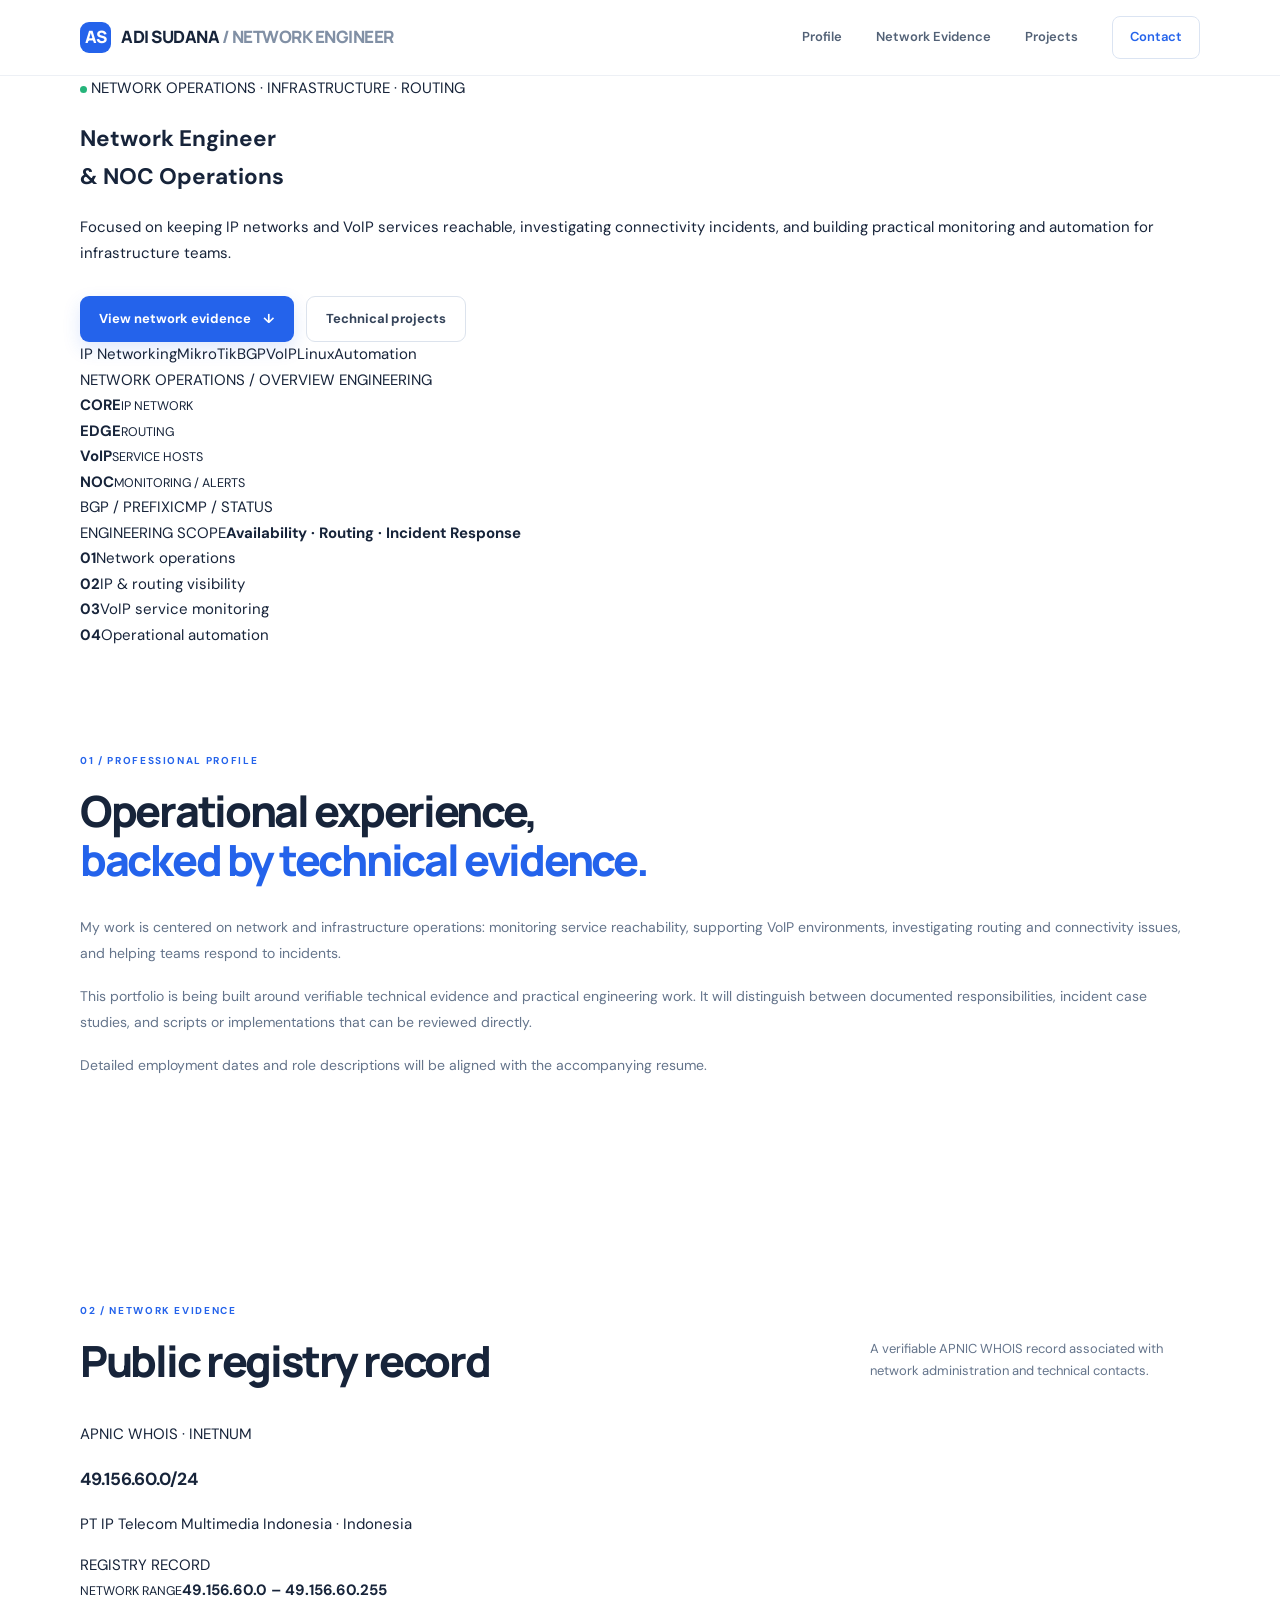
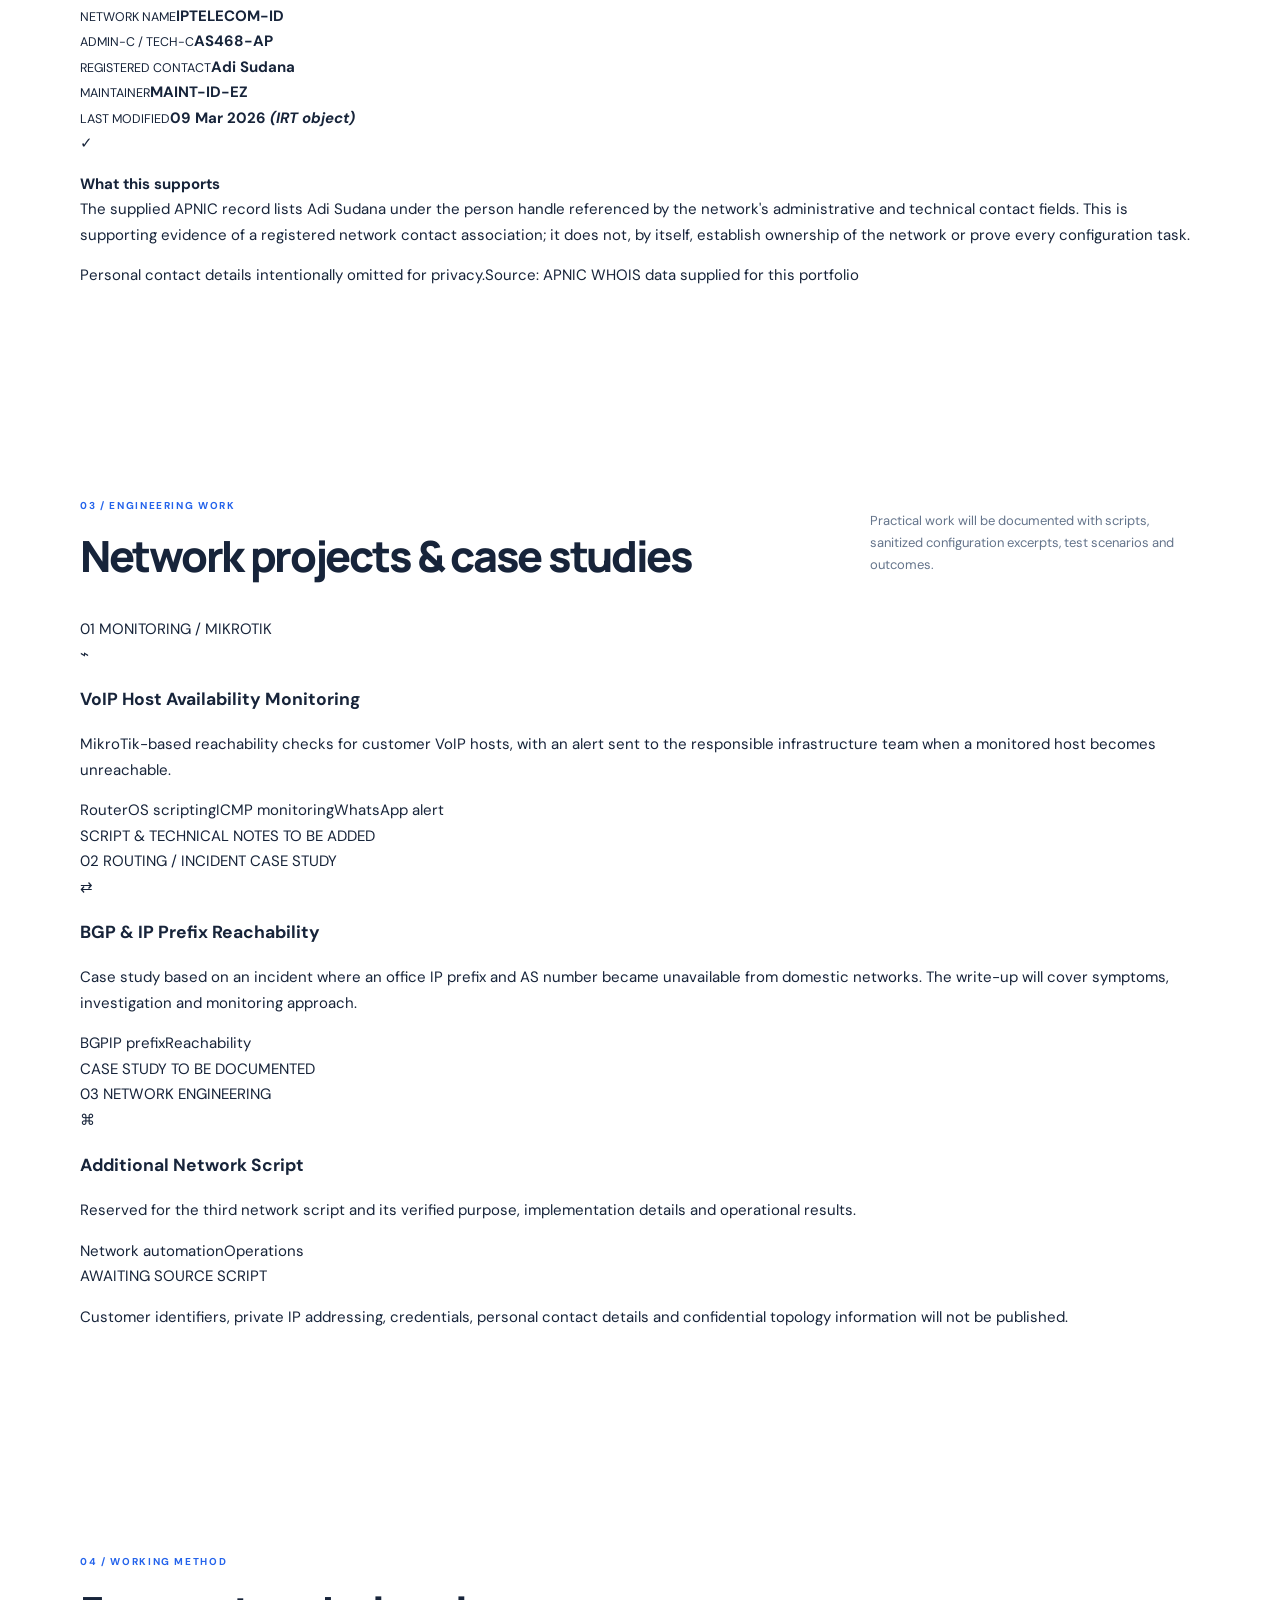
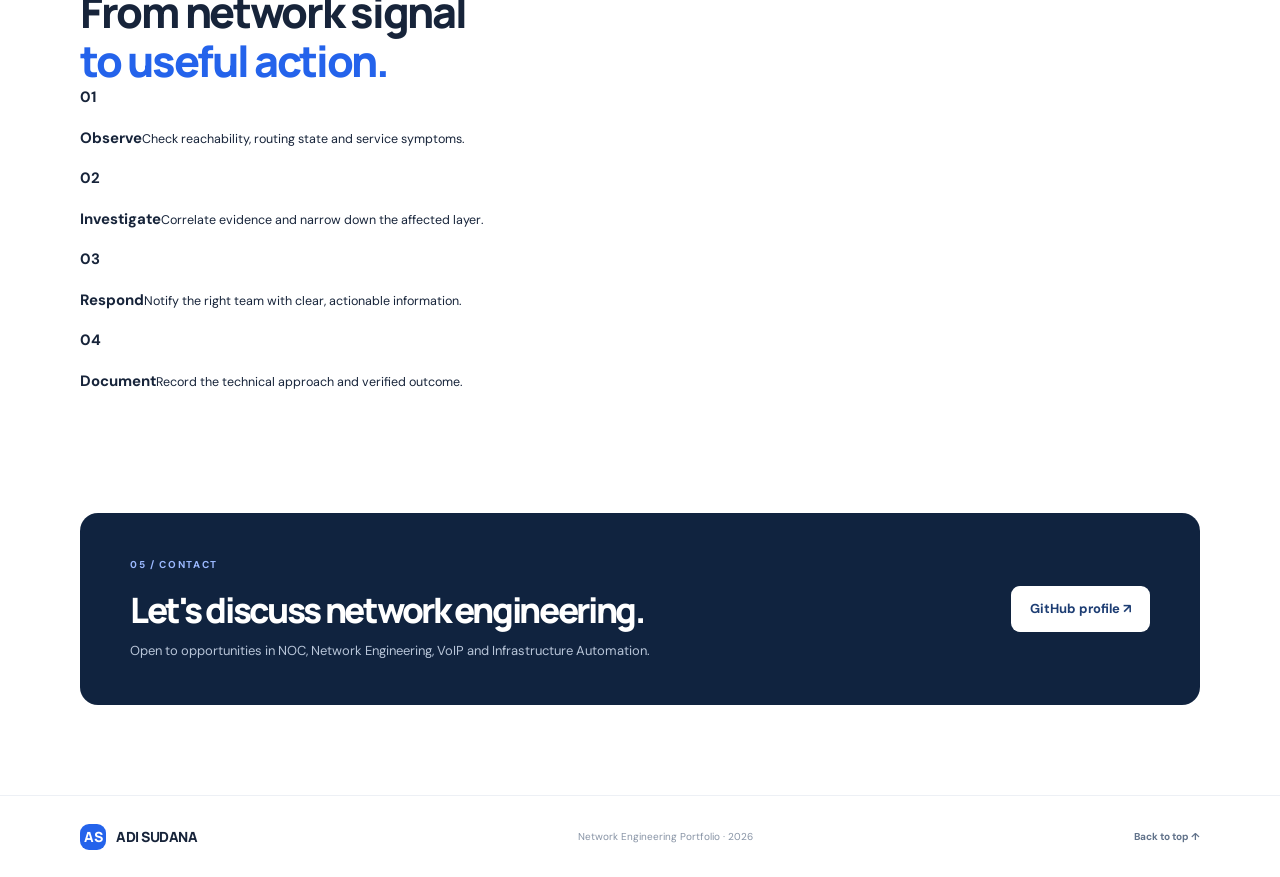
==== index.html @ 95b0bfb5 "Refocus portfolio on network engineering evidence" ====
<!doctype html>
<html lang="en">
<head>
  <meta charset="utf-8">
  <meta name="viewport" content="width=device-width, initial-scale=1">
  <meta name="description" content="Network engineering portfolio covering NOC operations, IP network administration, routing, VoIP monitoring and automation.">
  <meta name="theme-color" content="#101d32">
  <title>Adi Sudana | Network Engineer & NOC</title>
  <link rel="preconnect" href="https://fonts.googleapis.com">
  <link rel="preconnect" href="https://fonts.gstatic.com" crossorigin>
  <link href="https://fonts.googleapis.com/css2?family=DM+Mono:wght@400;500&family=DM+Sans:wght@400;500;600;700&family=Manrope:wght@500;600;700;800&display=swap" rel="stylesheet">
  <link rel="stylesheet" href="styles.css">
</head>
<body class="noc-site">
  <header class="site-header">
    <div class="container nav-wrap">
      <a class="brand" href="#home"><span class="brand-mark">AS</span><span>ADI SUDANA <span class="brand-muted">/ NETWORK ENGINEER</span></span></a>
      <button class="menu-toggle" type="button" aria-label="Open navigation" aria-expanded="false">☰</button>
      <nav class="nav" aria-label="Main navigation">
        <a href="#profile">Profile</a><a href="#evidence">Network Evidence</a><a href="#projects">Projects</a><a href="#contact" class="nav-cta">Contact</a>
      </nav>
    </div>
  </header>

  <main>
    <section class="noc-hero" id="home">
      <div class="container noc-hero-grid">
        <div>
          <div class="noc-kicker"><span class="status-dot"></span> NETWORK OPERATIONS · INFRASTRUCTURE · ROUTING</div>
          <h1>Network Engineer<br><span>& NOC Operations</span></h1>
          <p class="noc-intro">Focused on keeping IP networks and VoIP services reachable, investigating connectivity incidents, and building practical monitoring and automation for infrastructure teams.</p>
          <div class="hero-actions"><a class="button button-primary" href="#evidence">View network evidence <span>↓</span></a><a class="button button-secondary" href="#projects">Technical projects</a></div>
          <div class="noc-tags"><span>IP Networking</span><span>MikroTik</span><span>BGP</span><span>VoIP</span><span>Linux</span><span>Automation</span></div>
        </div>
        <div class="noc-console">
          <div class="console-head"><span>NETWORK OPERATIONS / OVERVIEW</span><span class="console-live"><i></i> ENGINEERING</span></div>
          <div class="console-map">
            <div class="map-backbone"></div><div class="map-branch branch-left"></div><div class="map-branch branch-right"></div><div class="map-branch branch-down"></div>
            <div class="net-device device-core"><b>CORE</b><small>IP NETWORK</small></div>
            <div class="net-device device-edge"><b>EDGE</b><small>ROUTING</small></div>
            <div class="net-device device-voip"><b>VoIP</b><small>SERVICE HOSTS</small></div>
            <div class="net-device device-noc"><b>NOC</b><small>MONITORING / ALERTS</small></div>
            <span class="map-label label-a">BGP / PREFIX</span><span class="map-label label-b">ICMP / STATUS</span>
          </div>
          <div class="console-foot"><span>ENGINEERING SCOPE</span><b>Availability · Routing · Incident Response</b></div>
        </div>
      </div>
    </section>

    <section class="noc-facts"><div class="container facts-row"><div><b>01</b><span>Network operations</span></div><div><b>02</b><span>IP & routing visibility</span></div><div><b>03</b><span>VoIP service monitoring</span></div><div><b>04</b><span>Operational automation</span></div></div></section>

    <section class="section" id="profile"><div class="container profile-grid">
      <div><p class="section-kicker">01 / PROFESSIONAL PROFILE</p><h2>Operational experience,<br><span>backed by technical evidence.</span></h2></div>
      <div class="about-copy"><p>My work is centered on network and infrastructure operations: monitoring service reachability, supporting VoIP environments, investigating routing and connectivity issues, and helping teams respond to incidents.</p><p>This portfolio is being built around verifiable technical evidence and practical engineering work. It will distinguish between documented responsibilities, incident case studies, and scripts or implementations that can be reviewed directly.</p><p class="profile-note">Detailed employment dates and role descriptions will be aligned with the accompanying resume.</p></div>
    </div></section>

    <section class="section evidence-section" id="evidence"><div class="container">
      <div class="section-heading"><div><p class="section-kicker">02 / NETWORK EVIDENCE</p><h2>Public registry record</h2></div><p class="section-note">A verifiable APNIC WHOIS record associated with network administration and technical contacts.</p></div>
      <article class="evidence-card">
        <div class="evidence-top"><div><span class="evidence-label">APNIC WHOIS · INETNUM</span><h3>49.156.60.0/24</h3><p>PT IP Telecom Multimedia Indonesia · Indonesia</p></div><span class="evidence-status">REGISTRY RECORD</span></div>
        <div class="evidence-data">
          <div><small>NETWORK RANGE</small><b>49.156.60.0 – 49.156.60.255</b></div>
          <div><small>NETWORK NAME</small><b>IPTELECOM-ID</b></div>
          <div><small>ADMIN-C / TECH-C</small><b>AS468-AP</b></div>
          <div><small>REGISTERED CONTACT</small><b>Adi Sudana</b></div>
          <div><small>MAINTAINER</small><b>MAINT-ID-EZ</b></div>
          <div><small>LAST MODIFIED</small><b>09 Mar 2026 <em>(IRT object)</em></b></div>
        </div>
        <div class="evidence-explanation"><span class="evidence-check">✓</span><p><b>What this supports</b><br>The supplied APNIC record lists Adi Sudana under the person handle referenced by the network's administrative and technical contact fields. This is supporting evidence of a registered network contact association; it does not, by itself, establish ownership of the network or prove every configuration task.</p></div>
        <div class="evidence-bottom"><span>Personal contact details intentionally omitted for privacy.</span><span>Source: APNIC WHOIS data supplied for this portfolio</span></div>
      </article>
    </div></section>

    <section class="section" id="projects"><div class="container">
      <div class="section-heading"><div><p class="section-kicker">03 / ENGINEERING WORK</p><h2>Network projects & case studies</h2></div><p class="section-note">Practical work will be documented with scripts, sanitized configuration excerpts, test scenarios and outcomes.</p></div>
      <div class="noc-projects">
        <article class="noc-project"><div class="project-index">01 <span>MONITORING / MIKROTIK</span></div><div class="project-symbol">⌁</div><h3>VoIP Host Availability Monitoring</h3><p>MikroTik-based reachability checks for customer VoIP hosts, with an alert sent to the responsible infrastructure team when a monitored host becomes unreachable.</p><div class="project-meta"><span>RouterOS scripting</span><span>ICMP monitoring</span><span>WhatsApp alert</span></div><div class="project-state">SCRIPT & TECHNICAL NOTES TO BE ADDED</div></article>
        <article class="noc-project"><div class="project-index">02 <span>ROUTING / INCIDENT CASE STUDY</span></div><div class="project-symbol">⇄</div><h3>BGP & IP Prefix Reachability</h3><p>Case study based on an incident where an office IP prefix and AS number became unavailable from domestic networks. The write-up will cover symptoms, investigation and monitoring approach.</p><div class="project-meta"><span>BGP</span><span>IP prefix</span><span>Reachability</span></div><div class="project-state">CASE STUDY TO BE DOCUMENTED</div></article>
        <article class="noc-project"><div class="project-index">03 <span>NETWORK ENGINEERING</span></div><div class="project-symbol">⌘</div><h3>Additional Network Script</h3><p>Reserved for the third network script and its verified purpose, implementation details and operational results.</p><div class="project-meta"><span>Network automation</span><span>Operations</span></div><div class="project-state">AWAITING SOURCE SCRIPT</div></article>
      </div>
      <p class="privacy-note">Customer identifiers, private IP addressing, credentials, personal contact details and confidential topology information will not be published.</p>
    </div></section>

    <section class="section operations-section"><div class="container operations-grid"><div><p class="section-kicker">04 / WORKING METHOD</p><h2>From network signal<br><span>to useful action.</span></h2></div><div class="ops-steps"><div><b>01</b><p><strong>Observe</strong><small>Check reachability, routing state and service symptoms.</small></p></div><div><b>02</b><p><strong>Investigate</strong><small>Correlate evidence and narrow down the affected layer.</small></p></div><div><b>03</b><p><strong>Respond</strong><small>Notify the right team with clear, actionable information.</small></p></div><div><b>04</b><p><strong>Document</strong><small>Record the technical approach and verified outcome.</small></p></div></div></div></section>

    <section class="section contact-section" id="contact"><div class="container contact-box"><div><p class="section-kicker">05 / CONTACT</p><h2>Let's discuss network engineering.</h2><p>Open to opportunities in NOC, Network Engineering, VoIP and Infrastructure Automation.</p></div><a class="button button-light" href="https://github.com/redkurawa" target="_blank" rel="noopener noreferrer">GitHub profile ↗</a></div></section>
  </main>
  <footer class="site-footer"><div class="container footer-inner"><a class="brand" href="#home"><span class="brand-mark">AS</span><span>ADI SUDANA</span></a><span>Network Engineering Portfolio · <span id="year"></span></span><a href="#home">Back to top ↑</a></div></footer>
  <script src="script.js"></script>
</body>
</html>
---- styles.css ----
:root{--ink:#17243a;--muted:#64748b;--blue:#2463eb;--blue-dark:#1749bd;--line:#e5eaf1;--soft:#f5f8fc;--white:#fff;--navy:#10233f;--radius:18px}*{box-sizing:border-box}html{scroll-behavior:smooth;scroll-padding-top:90px}body{margin:0;background:#fff;color:var(--ink);font-family:"DM Sans",sans-serif;font-size:15px;line-height:1.7;-webkit-font-smoothing:antialiased}a{color:inherit;text-decoration:none}.container{width:min(1120px,calc(100% - 48px));margin:0 auto}.site-header{height:76px;background:rgba(255,255,255,.94);border-bottom:1px solid #edf0f5;position:sticky;top:0;z-index:20;backdrop-filter:blur(12px)}.nav-wrap,.nav,.brand,.hero-actions,.hero-meta,.trust-inner,.panel-top,.panel-footer,.project-top,.project-bottom,.footer-inner{display:flex;align-items:center}.nav-wrap,.footer-inner{height:100%;justify-content:space-between}.brand{gap:10px;font-family:Manrope,sans-serif;font-weight:800;font-size:17px;letter-spacing:-.5px}.brand-mark{width:31px;height:31px;display:grid;place-items:center;background:var(--blue);color:#fff;border-radius:9px;font-size:17px}.brand-muted{color:#8190a5}.nav{gap:34px;color:#526176;font-size:13px;font-weight:600}.nav a:hover,.footer-inner>a:last-child:hover{color:var(--blue)}.nav .nav-cta{padding:9px 17px;border:1px solid #dbe4f2;border-radius:8px;color:var(--blue)}.menu-toggle{display:none;background:none;border:0;font-size:24px;color:var(--ink)}.section{padding:104px 0}.hero{padding:88px 0 92px;background:radial-gradient(ellipse at 80% 35%,#eef4ff 0,rgba(245,248,255,.55) 28%,transparent 55%),linear-gradient(180deg,#fff,#fbfcff)}.hero-grid{display:grid;grid-template-columns:1.08fr .92fr;gap:64px;align-items:center}.eyebrow,.section-kicker,.panel-label,.metric-label{font-size:10px;letter-spacing:1.65px;font-weight:700;color:#64748b}.eyebrow{display:flex;align-items:center;gap:9px;color:var(--blue);margin-bottom:23px}.status-dot,.live-label span{width:7px;height:7px;background:#25b47a;border-radius:50%;display:inline-block}.hero h1,.section h2{font-family:Manrope,sans-serif;letter-spacing:-2.3px;line-height:1.13;font-weight:800}.hero h1{font-size:clamp(42px,5vw,61px);margin:0 0 22px}.hero h1 span,.section h2 span{color:var(--blue)}.hero-lead{max-width:560px;color:var(--muted);font-size:16px;line-height:1.85;margin:0}.hero-actions{gap:12px;margin-top:30px}.button{min-height:46px;padding:0 19px;border-radius:9px;display:inline-flex;align-items:center;justify-content:center;gap:12px;font-size:13px;font-weight:700;transition:transform .2s,background .2s}.button:hover{transform:translateY(-2px)}.button-primary{background:var(--blue);color:#fff;box-shadow:0 7px 18px #2463eb25}.button-primary:hover{background:var(--blue-dark)}.button-secondary{border:1px solid #dce3ed;background:#fff;color:#35445a}.hero-meta{gap:12px;margin-top:36px;color:#8190a3;font-size:11px;font-weight:600}.hero-meta i{width:3px;height:3px;background:#a9b5c5;border-radius:50%}.hero-panel{background:#fff;border:1px solid #e4eaf3;border-radius:20px;padding:20px 22px 18px;box-shadow:0 24px 70px #243b6012;min-height:365px}.panel-top,.panel-footer{justify-content:space-between}.panel-label{font-size:9px}.live-label{display:flex;align-items:center;gap:6px;color:#278b67;font-size:9px;font-weight:700;letter-spacing:.8px}.live-label span{width:6px;height:6px}.network-visual{height:255px;position:relative;display:grid;place-items:center}.node{position:absolute;width:112px;height:83px;border:1px solid #dfe7f2;border-radius:12px;background:#fff;display:flex;flex-direction:column;align-items:center;justify-content:center;z-index:2;box-shadow:0 6px 18px #1c35500c}.node-icon{font-size:19px;color:var(--blue);line-height:1.2}.node b{font-size:9px;letter-spacing:1px;margin-top:4px}.node small{font-size:9px;color:#8794a7}.node-core{width:124px;height:91px;background:#f4f7ff;border-color:#cbd9f7}.node-left{left:4%;top:25px}.node-right{right:4%;top:25px}.node-bottom{bottom:4px;width:135px}.network-line{position:absolute;height:1px;background:#b7c9ed;transform-origin:left center;z-index:1}.line-a{width:125px;left:27%;top:105px;transform:rotate(25deg)}.line-b{width:125px;left:61%;top:105px;transform:rotate(155deg)}.line-c{width:105px;left:50%;top:183px;transform:rotate(90deg)}.panel-footer{border-top:1px solid #edf0f5;padding-top:14px}.panel-footer>div:first-child{display:flex;flex-direction:column}.metric-label{font-size:8px}.panel-footer strong{font-size:11px}.panel-badge{font-size:8px;letter-spacing:.8px;color:#71829b;background:#f4f7fb;padding:6px 9px;border-radius:5px}.trust-strip{border-top:1px solid #edf0f5;border-bottom:1px solid #edf0f5}.trust-inner{min-height:75px;justify-content:space-between;gap:20px}.trust-inner span{font-size:9px;letter-spacing:1.4px;color:#8b98a9;font-weight:700}.trust-inner b{font-size:11px;color:#536278;font-weight:600}.two-col{display:grid;grid-template-columns:.9fr 1.1fr;gap:100px}.section-kicker{color:var(--blue);margin:0 0 18px}.section h2{font-size:clamp(32px,3.5vw,43px);margin:0}.about-copy{padding-top:29px;color:var(--muted);font-size:14px;line-height:1.9}.about-copy p{margin:0 0 16px}.skills-section,.projects-section{background:var(--soft)}.section-heading{display:flex;align-items:end;justify-content:space-between;gap:40px;margin-bottom:36px}.section-note{max-width:330px;color:var(--muted);font-size:13px;margin:0 0 4px}.skills-grid{display:grid;grid-template-columns:repeat(4,1fr);gap:16px}.skill-card{background:#fff;border:1px solid #e7ecf3;border-radius:14px;padding:23px 20px;min-height:220px}.skill-icon{width:38px;height:38px;display:grid;place-items:center;background:#edf3ff;color:var(--blue);border-radius:10px;font-size:19px}.skill-card h3,.project-card h3{font-family:Manrope,sans-serif;font-size:15px;letter-spacing:-.3px;margin:17px 0 8px}.skill-card p,.project-card p{font-size:12px;color:var(--muted);line-height:1.75;margin:0}.skill-tags{display:block;margin-top:17px;color:#5272ae;font-size:10px;font-weight:700}.projects-grid{display:grid;grid-template-columns:repeat(3,1fr);gap:18px}.project-card{background:#fff;border:1px solid #e4eaf2;border-radius:15px;padding:17px;min-width:0}.project-top,.project-bottom{justify-content:space-between;gap:8px}.project-number{font-family:Manrope,sans-serif;font-size:12px;font-weight:800;color:var(--blue)}.project-type{font-size:8px;letter-spacing:1px;color:#8390a2;font-weight:700}.project-art{height:150px;border-radius:10px;margin:15px 0 17px;position:relative;overflow:hidden;background:#f1f5fc}.art-network{background:linear-gradient(135deg,#eff4ff,#f8faff)}.art-center,.art-point{position:absolute;display:grid;place-items:center;border:1px solid #cbd8ef;background:#fff;color:#315baf;border-radius:8px;font-size:9px;font-weight:800;letter-spacing:.7px;z-index:2}.art-center{width:62px;height:45px;left:calc(50% - 31px);top:52px}.art-point{width:57px;height:29px}.point-one{left:22px;top:20px}.point-two{right:22px;top:20px}.point-three{left:calc(50% - 28px);bottom:13px}.art-link{position:absolute;left:50%;top:74px;width:130px;height:1px;background:#9fb5df;transform:translateX(-50%)}.art-routing{display:flex;align-items:center;justify-content:center;gap:15px;background:linear-gradient(135deg,#eff5ff,#f7f9fd)}.route-box{width:57px;height:57px;border-radius:12px;display:grid;place-items:center;background:#fff;border:1px solid #cddbf3;color:var(--blue);font-family:Manrope;font-weight:800;font-size:18px;z-index:2}.route-box-alt{color:#258c78}.route-path{width:66px;border-top:2px dashed #9eb4dc}.route-caption{position:absolute;bottom:17px;font-size:8px;letter-spacing:1.5px;color:#8795a9;font-weight:700}.art-code{display:grid;place-items:center;background:#f0f4fb}.code-window{width:75%;height:103px;border:1px solid #dce5f1;background:#fff;border-radius:8px;padding:12px 14px;box-shadow:0 8px 20px #263d6010}.code-window>span{display:inline-block;width:6px;height:6px;border-radius:50%;background:#c4d1e4;margin-right:4px}.code-window code{display:block;margin-top:11px;font:10px/1.7 monospace;color:#4264a3}.project-card h3{margin:0 0 8px}.project-card p{min-height:66px}.project-bottom{border-top:1px solid #edf0f5;padding-top:13px;margin-top:17px;align-items:flex-start}.project-bottom>span:first-child{font-size:9px;color:#74839a}.coming-soon{font-size:8px;color:#8b98aa;font-weight:800;letter-spacing:.7px;white-space:nowrap}.project-disclaimer{font-size:11px;color:#8995a6;margin:22px 0 0}.approach-wrap{display:grid;grid-template-columns:1fr 1fr;gap:100px}.approach-list>div{display:flex;gap:20px;padding:17px 0;border-bottom:1px solid var(--line)}.approach-list>div:first-child{padding-top:0}.approach-list>div>span{font-size:11px;font-weight:800;color:var(--blue);padding-top:2px}.approach-list p{margin:0;display:flex;flex-direction:column;gap:4px}.approach-list b{font-size:13px}.approach-list small{font-size:12px;color:var(--muted)}.contact-section{padding:0 0 90px}.contact-box{background:var(--navy);border-radius:18px;padding:43px 50px;display:flex;align-items:center;justify-content:space-between;gap:30px;color:#fff}.contact-box .section-kicker{color:#9bb9ff}.contact-box h2{font-size:35px;margin:0 0 9px}.contact-box p:not(.section-kicker){color:#b8c5d8;font-size:13px;margin:0}.button-light{background:#fff;color:#1d3d73;white-space:nowrap}.site-footer{height:82px;border-top:1px solid #edf0f5}.footer-inner{font-size:10px;color:#8793a5}.footer-inner .brand{color:var(--ink);font-size:14px}.footer-inner .brand-mark{width:26px;height:26px;font-size:14px}.footer-inner>a:last-child{font-weight:700;color:#61728a}@media(max-width:900px){.hero-grid{gap:35px}.skills-grid{grid-template-columns:repeat(2,1fr)}.projects-grid{grid-template-columns:1fr 1fr}.two-col,.approach-wrap{gap:45px}.trust-inner{flex-wrap:wrap;justify-content:center;padding:18px 0}.trust-inner span{width:100%;text-align:center}}@media(max-width:650px){.container{width:min(100% - 36px,520px)}.site-header{height:66px}.menu-toggle{display:block}.nav{display:none;position:absolute;top:65px;left:0;right:0;background:#fff;border-bottom:1px solid var(--line);padding:18px 24px 22px;align-items:stretch;flex-direction:column;gap:15px}.nav.open{display:flex}.nav .nav-cta{text-align:center}.hero{padding:65px 0 60px}.hero-grid{grid-template-columns:1fr;gap:38px}.hero h1{font-size:43px}.hero-lead{font-size:14px}.hero-panel{min-height:340px;padding:17px}.network-visual{height:235px}.node{transform:scale(.88)}.node-left{left:-3%}.node-right{right:-3%}.line-a{width:105px;left:26%;top:102px}.line-b{width:105px;left:62%;top:102px}.section{padding:72px 0}.two-col,.approach-wrap{grid-template-columns:1fr;gap:20px}.about-copy{padding-top:0}.section-heading{align-items:flex-start;flex-direction:column;gap:12px}.skills-grid,.projects-grid{grid-template-columns:1fr}.skill-card{min-height:0}.project-card p{min-height:0}.project-art{height:145px}.contact-section{padding:0 0 65px}.contact-box{padding:30px 25px;align-items:flex-start;flex-direction:column}.contact-box h2{font-size:31px}.site-footer{height:auto;padding:20px 0}.footer-inner{gap:13px;flex-wrap:wrap}.footer-inner>span{order:3;width:100%}}@media(prefers-reduced-motion:reduce){html{scroll-behavior:auto}*,*::before,*::after{transition:none!important}}
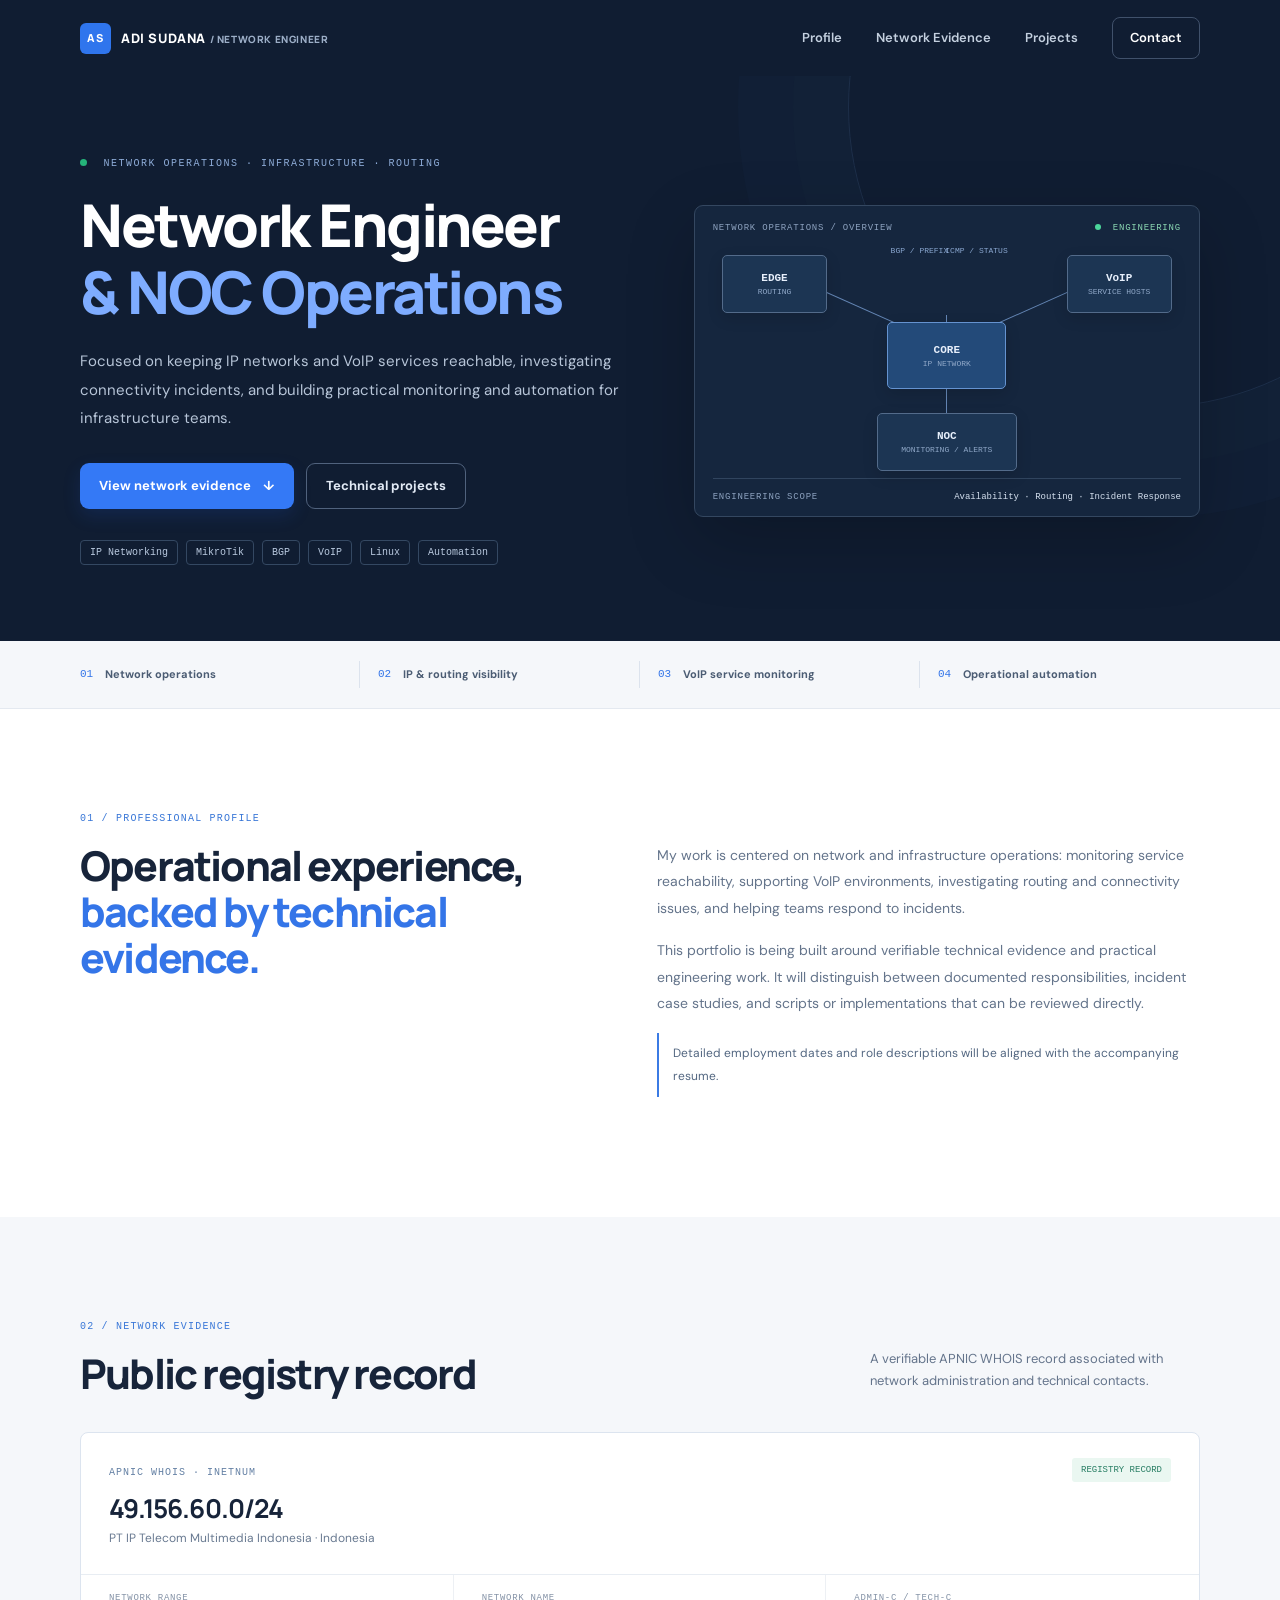
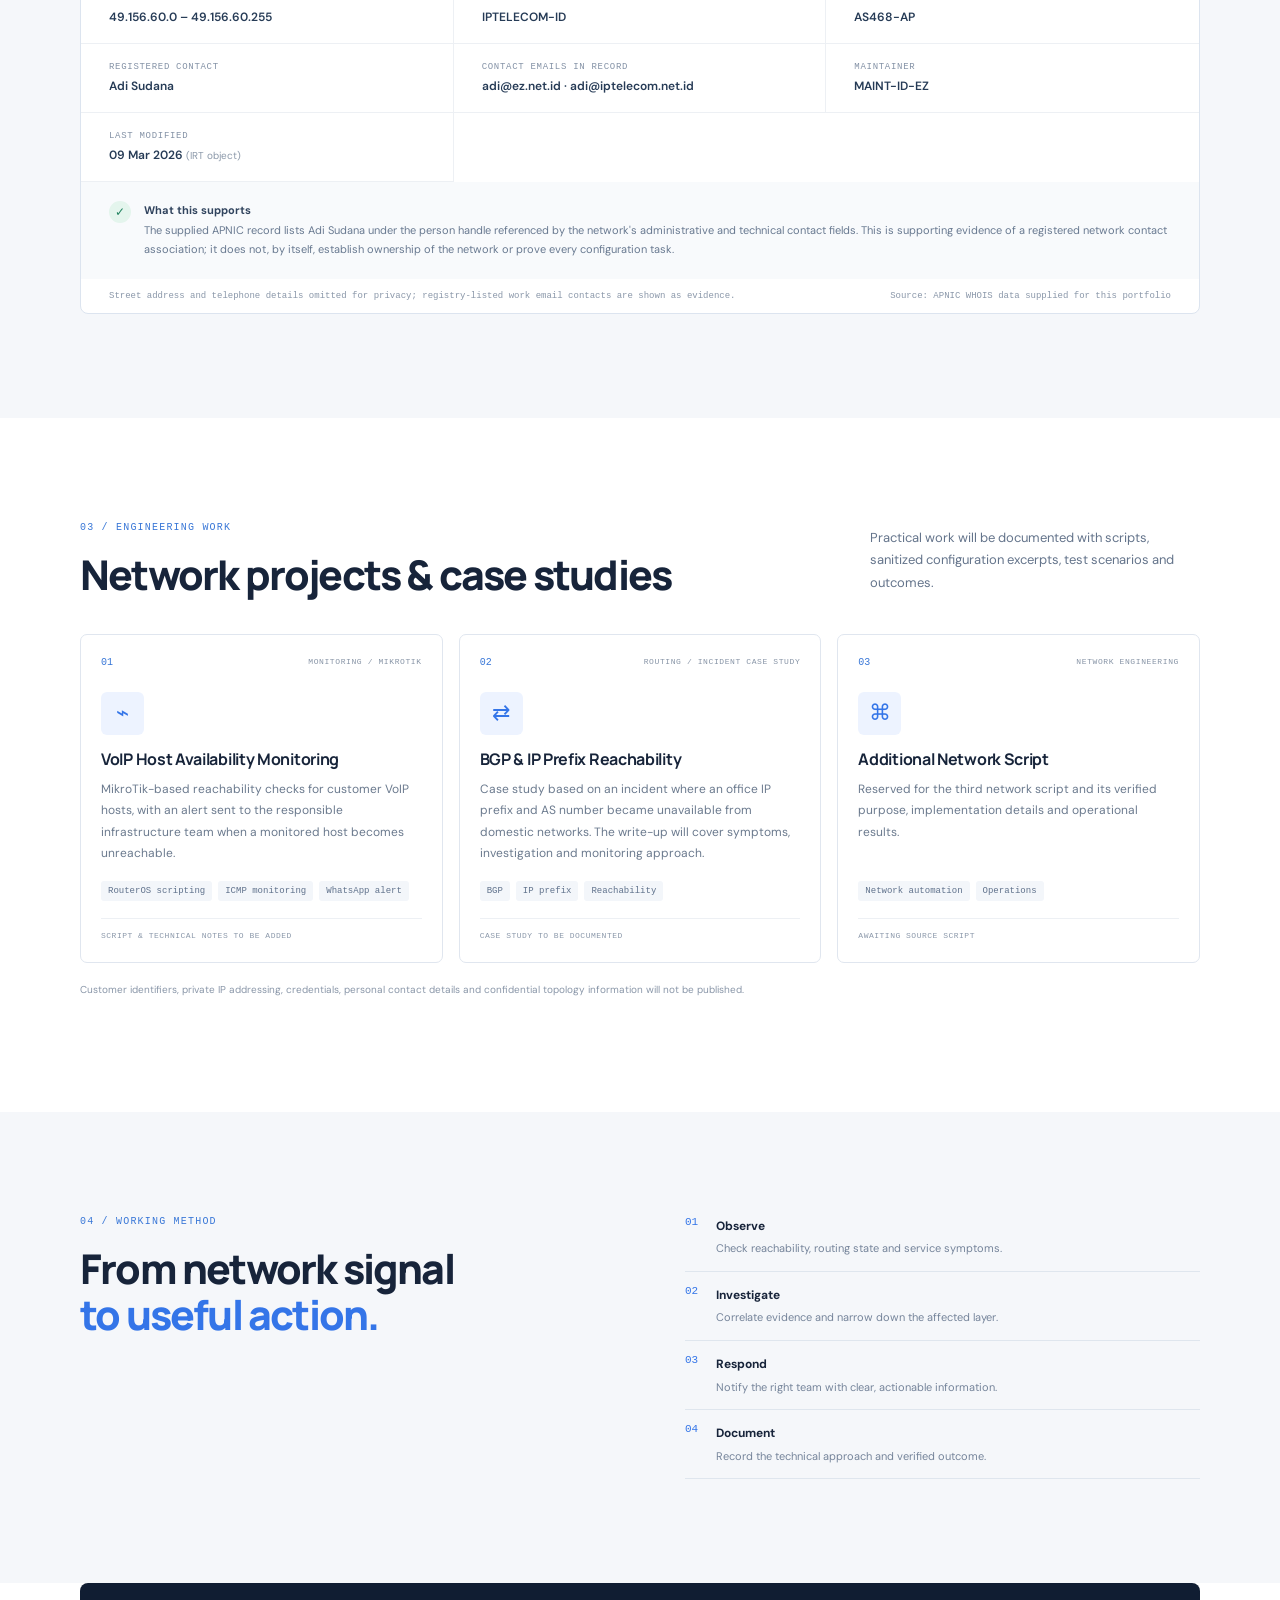
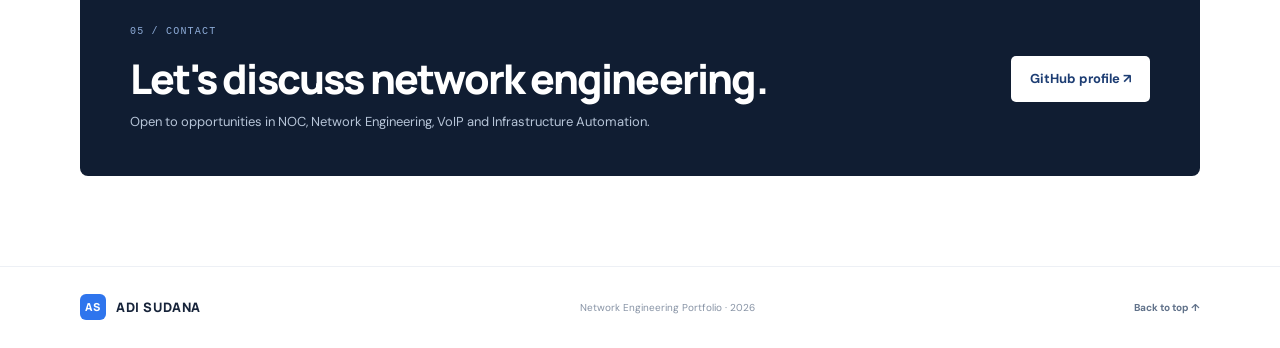
==== commit a45d0575: "Include registry-listed work email evidence" ====
--- a/index.html
+++ b/index.html
@@ -63,11 +63,12 @@
           <div><small>NETWORK NAME</small><b>IPTELECOM-ID</b></div>
           <div><small>ADMIN-C / TECH-C</small><b>AS468-AP</b></div>
           <div><small>REGISTERED CONTACT</small><b>Adi Sudana</b></div>
+          <div><small>CONTACT EMAILS IN RECORD</small><b>adi@ez.net.id · adi@iptelecom.net.id</b></div>
           <div><small>MAINTAINER</small><b>MAINT-ID-EZ</b></div>
           <div><small>LAST MODIFIED</small><b>09 Mar 2026 <em>(IRT object)</em></b></div>
         </div>
         <div class="evidence-explanation"><span class="evidence-check">✓</span><p><b>What this supports</b><br>The supplied APNIC record lists Adi Sudana under the person handle referenced by the network's administrative and technical contact fields. This is supporting evidence of a registered network contact association; it does not, by itself, establish ownership of the network or prove every configuration task.</p></div>
-        <div class="evidence-bottom"><span>Personal contact details intentionally omitted for privacy.</span><span>Source: APNIC WHOIS data supplied for this portfolio</span></div>
+        <div class="evidence-bottom"><span>Street address and telephone details omitted for privacy; registry-listed work email contacts are shown as evidence.</span><span>Source: APNIC WHOIS data supplied for this portfolio</span></div>
       </article>
     </div></section>
 
--- a/styles.css
+++ b/styles.css
@@ -1 +1,6 @@
-:root{--ink:#17243a;--muted:#64748b;--blue:#2463eb;--blue-dark:#1749bd;--line:#e5eaf1;--soft:#f5f8fc;--white:#fff;--navy:#10233f;--radius:18px}*{box-sizing:border-box}html{scroll-behavior:smooth;scroll-padding-top:90px}body{margin:0;background:#fff;color:var(--ink);font-family:"DM Sans",sans-serif;font-size:15px;line-height:1.7;-webkit-font-smoothing:antialiased}a{color:inherit;text-decoration:none}.container{width:min(1120px,calc(100% - 48px));margin:0 auto}.site-header{height:76px;background:rgba(255,255,255,.94);border-bottom:1px solid #edf0f5;position:sticky;top:0;z-index:20;backdrop-filter:blur(12px)}.nav-wrap,.nav,.brand,.hero-actions,.hero-meta,.trust-inner,.panel-top,.panel-footer,.project-top,.project-bottom,.footer-inner{display:flex;align-items:center}.nav-wrap,.footer-inner{height:100%;justify-content:space-between}.brand{gap:10px;font-family:Manrope,sans-serif;font-weight:800;font-size:17px;letter-spacing:-.5px}.brand-mark{width:31px;height:31px;display:grid;place-items:center;background:var(--blue);color:#fff;border-radius:9px;font-size:17px}.brand-muted{color:#8190a5}.nav{gap:34px;color:#526176;font-size:13px;font-weight:600}.nav a:hover,.footer-inner>a:last-child:hover{color:var(--blue)}.nav .nav-cta{padding:9px 17px;border:1px solid #dbe4f2;border-radius:8px;color:var(--blue)}.menu-toggle{display:none;background:none;border:0;font-size:24px;color:var(--ink)}.section{padding:104px 0}.hero{padding:88px 0 92px;background:radial-gradient(ellipse at 80% 35%,#eef4ff 0,rgba(245,248,255,.55) 28%,transparent 55%),linear-gradient(180deg,#fff,#fbfcff)}.hero-grid{display:grid;grid-template-columns:1.08fr .92fr;gap:64px;align-items:center}.eyebrow,.section-kicker,.panel-label,.metric-label{font-size:10px;letter-spacing:1.65px;font-weight:700;color:#64748b}.eyebrow{display:flex;align-items:center;gap:9px;color:var(--blue);margin-bottom:23px}.status-dot,.live-label span{width:7px;height:7px;background:#25b47a;border-radius:50%;display:inline-block}.hero h1,.section h2{font-family:Manrope,sans-serif;letter-spacing:-2.3px;line-height:1.13;font-weight:800}.hero h1{font-size:clamp(42px,5vw,61px);margin:0 0 22px}.hero h1 span,.section h2 span{color:var(--blue)}.hero-lead{max-width:560px;color:var(--muted);font-size:16px;line-height:1.85;margin:0}.hero-actions{gap:12px;margin-top:30px}.button{min-height:46px;padding:0 19px;border-radius:9px;display:inline-flex;align-items:center;justify-content:center;gap:12px;font-size:13px;font-weight:700;transition:transform .2s,background .2s}.button:hover{transform:translateY(-2px)}.button-primary{background:var(--blue);color:#fff;box-shadow:0 7px 18px #2463eb25}.button-primary:hover{background:var(--blue-dark)}.button-secondary{border:1px solid #dce3ed;background:#fff;color:#35445a}.hero-meta{gap:12px;margin-top:36px;color:#8190a3;font-size:11px;font-weight:600}.hero-meta i{width:3px;height:3px;background:#a9b5c5;border-radius:50%}.hero-panel{background:#fff;border:1px solid #e4eaf3;border-radius:20px;padding:20px 22px 18px;box-shadow:0 24px 70px #243b6012;min-height:365px}.panel-top,.panel-footer{justify-content:space-between}.panel-label{font-size:9px}.live-label{display:flex;align-items:center;gap:6px;color:#278b67;font-size:9px;font-weight:700;letter-spacing:.8px}.live-label span{width:6px;height:6px}.network-visual{height:255px;position:relative;display:grid;place-items:center}.node{position:absolute;width:112px;height:83px;border:1px solid #dfe7f2;border-radius:12px;background:#fff;display:flex;flex-direction:column;align-items:center;justify-content:center;z-index:2;box-shadow:0 6px 18px #1c35500c}.node-icon{font-size:19px;color:var(--blue);line-height:1.2}.node b{font-size:9px;letter-spacing:1px;margin-top:4px}.node small{font-size:9px;color:#8794a7}.node-core{width:124px;height:91px;background:#f4f7ff;border-color:#cbd9f7}.node-left{left:4%;top:25px}.node-right{right:4%;top:25px}.node-bottom{bottom:4px;width:135px}.network-line{position:absolute;height:1px;background:#b7c9ed;transform-origin:left center;z-index:1}.line-a{width:125px;left:27%;top:105px;transform:rotate(25deg)}.line-b{width:125px;left:61%;top:105px;transform:rotate(155deg)}.line-c{width:105px;left:50%;top:183px;transform:rotate(90deg)}.panel-footer{border-top:1px solid #edf0f5;padding-top:14px}.panel-footer>div:first-child{display:flex;flex-direction:column}.metric-label{font-size:8px}.panel-footer strong{font-size:11px}.panel-badge{font-size:8px;letter-spacing:.8px;color:#71829b;background:#f4f7fb;padding:6px 9px;border-radius:5px}.trust-strip{border-top:1px solid #edf0f5;border-bottom:1px solid #edf0f5}.trust-inner{min-height:75px;justify-content:space-between;gap:20px}.trust-inner span{font-size:9px;letter-spacing:1.4px;color:#8b98a9;font-weight:700}.trust-inner b{font-size:11px;color:#536278;font-weight:600}.two-col{display:grid;grid-template-columns:.9fr 1.1fr;gap:100px}.section-kicker{color:var(--blue);margin:0 0 18px}.section h2{font-size:clamp(32px,3.5vw,43px);margin:0}.about-copy{padding-top:29px;color:var(--muted);font-size:14px;line-height:1.9}.about-copy p{margin:0 0 16px}.skills-section,.projects-section{background:var(--soft)}.section-heading{display:flex;align-items:end;justify-content:space-between;gap:40px;margin-bottom:36px}.section-note{max-width:330px;color:var(--muted);font-size:13px;margin:0 0 4px}.skills-grid{display:grid;grid-template-columns:repeat(4,1fr);gap:16px}.skill-card{background:#fff;border:1px solid #e7ecf3;border-radius:14px;padding:23px 20px;min-height:220px}.skill-icon{width:38px;height:38px;display:grid;place-items:center;background:#edf3ff;color:var(--blue);border-radius:10px;font-size:19px}.skill-card h3,.project-card h3{font-family:Manrope,sans-serif;font-size:15px;letter-spacing:-.3px;margin:17px 0 8px}.skill-card p,.project-card p{font-size:12px;color:var(--muted);line-height:1.75;margin:0}.skill-tags{display:block;margin-top:17px;color:#5272ae;font-size:10px;font-weight:700}.projects-grid{display:grid;grid-template-columns:repeat(3,1fr);gap:18px}.project-card{background:#fff;border:1px solid #e4eaf2;border-radius:15px;padding:17px;min-width:0}.project-top,.project-bottom{justify-content:space-between;gap:8px}.project-number{font-family:Manrope,sans-serif;font-size:12px;font-weight:800;color:var(--blue)}.project-type{font-size:8px;letter-spacing:1px;color:#8390a2;font-weight:700}.project-art{height:150px;border-radius:10px;margin:15px 0 17px;position:relative;overflow:hidden;background:#f1f5fc}.art-network{background:linear-gradient(135deg,#eff4ff,#f8faff)}.art-center,.art-point{position:absolute;display:grid;place-items:center;border:1px solid #cbd8ef;background:#fff;color:#315baf;border-radius:8px;font-size:9px;font-weight:800;letter-spacing:.7px;z-index:2}.art-center{width:62px;height:45px;left:calc(50% - 31px);top:52px}.art-point{width:57px;height:29px}.point-one{left:22px;top:20px}.point-two{right:22px;top:20px}.point-three{left:calc(50% - 28px);bottom:13px}.art-link{position:absolute;left:50%;top:74px;width:130px;height:1px;background:#9fb5df;transform:translateX(-50%)}.art-routing{display:flex;align-items:center;justify-content:center;gap:15px;background:linear-gradient(135deg,#eff5ff,#f7f9fd)}.route-box{width:57px;height:57px;border-radius:12px;display:grid;place-items:center;background:#fff;border:1px solid #cddbf3;color:var(--blue);font-family:Manrope;font-weight:800;font-size:18px;z-index:2}.route-box-alt{color:#258c78}.route-path{width:66px;border-top:2px dashed #9eb4dc}.route-caption{position:absolute;bottom:17px;font-size:8px;letter-spacing:1.5px;color:#8795a9;font-weight:700}.art-code{display:grid;place-items:center;background:#f0f4fb}.code-window{width:75%;height:103px;border:1px solid #dce5f1;background:#fff;border-radius:8px;padding:12px 14px;box-shadow:0 8px 20px #263d6010}.code-window>span{display:inline-block;width:6px;height:6px;border-radius:50%;background:#c4d1e4;margin-right:4px}.code-window code{display:block;margin-top:11px;font:10px/1.7 monospace;color:#4264a3}.project-card h3{margin:0 0 8px}.project-card p{min-height:66px}.project-bottom{border-top:1px solid #edf0f5;padding-top:13px;margin-top:17px;align-items:flex-start}.project-bottom>span:first-child{font-size:9px;color:#74839a}.coming-soon{font-size:8px;color:#8b98aa;font-weight:800;letter-spacing:.7px;white-space:nowrap}.project-disclaimer{font-size:11px;color:#8995a6;margin:22px 0 0}.approach-wrap{display:grid;grid-template-columns:1fr 1fr;gap:100px}.approach-list>div{display:flex;gap:20px;padding:17px 0;border-bottom:1px solid var(--line)}.approach-list>div:first-child{padding-top:0}.approach-list>div>span{font-size:11px;font-weight:800;color:var(--blue);padding-top:2px}.approach-list p{margin:0;display:flex;flex-direction:column;gap:4px}.approach-list b{font-size:13px}.approach-list small{font-size:12px;color:var(--muted)}.contact-section{padding:0 0 90px}.contact-box{background:var(--navy);border-radius:18px;padding:43px 50px;display:flex;align-items:center;justify-content:space-between;gap:30px;color:#fff}.contact-box .section-kicker{color:#9bb9ff}.contact-box h2{font-size:35px;margin:0 0 9px}.contact-box p:not(.section-kicker){color:#b8c5d8;font-size:13px;margin:0}.button-light{background:#fff;color:#1d3d73;white-space:nowrap}.site-footer{height:82px;border-top:1px solid #edf0f5}.footer-inner{font-size:10px;color:#8793a5}.footer-inner .brand{color:var(--ink);font-size:14px}.footer-inner .brand-mark{width:26px;height:26px;font-size:14px}.footer-inner>a:last-child{font-weight:700;color:#61728a}@media(max-width:900px){.hero-grid{gap:35px}.skills-grid{grid-template-columns:repeat(2,1fr)}.projects-grid{grid-template-columns:1fr 1fr}.two-col,.approach-wrap{gap:45px}.trust-inner{flex-wrap:wrap;justify-content:center;padding:18px 0}.trust-inner span{width:100%;text-align:center}}@media(max-width:650px){.container{width:min(100% - 36px,520px)}.site-header{height:66px}.menu-toggle{display:block}.nav{display:none;position:absolute;top:65px;left:0;right:0;background:#fff;border-bottom:1px solid var(--line);padding:18px 24px 22px;align-items:stretch;flex-direction:column;gap:15px}.nav.open{display:flex}.nav .nav-cta{text-align:center}.hero{padding:65px 0 60px}.hero-grid{grid-template-columns:1fr;gap:38px}.hero h1{font-size:43px}.hero-lead{font-size:14px}.hero-panel{min-height:340px;padding:17px}.network-visual{height:235px}.node{transform:scale(.88)}.node-left{left:-3%}.node-right{right:-3%}.line-a{width:105px;left:26%;top:102px}.line-b{width:105px;left:62%;top:102px}.section{padding:72px 0}.two-col,.approach-wrap{grid-template-columns:1fr;gap:20px}.about-copy{padding-top:0}.section-heading{align-items:flex-start;flex-direction:column;gap:12px}.skills-grid,.projects-grid{grid-template-columns:1fr}.skill-card{min-height:0}.project-card p{min-height:0}.project-art{height:145px}.contact-section{padding:0 0 65px}.contact-box{padding:30px 25px;align-items:flex-start;flex-direction:column}.contact-box h2{font-size:31px}.site-footer{height:auto;padding:20px 0}.footer-inner{gap:13px;flex-wrap:wrap}.footer-inner>span{order:3;width:100%}}@media(prefers-reduced-motion:reduce){html{scroll-behavior:auto}*,*::before,*::after{transition:none!important}}+:root{--ink:#17243a;--muted:#64748b;--blue:#2463eb;--blue-dark:#1749bd;--line:#e5eaf1;--soft:#f5f8fc;--white:#fff;--navy:#10233f;--radius:18px}*{box-sizing:border-box}html{scroll-behavior:smooth;scroll-padding-top:90px}body{margin:0;background:#fff;color:var(--ink);font-family:"DM Sans",sans-serif;font-size:15px;line-height:1.7;-webkit-font-smoothing:antialiased}a{color:inherit;text-decoration:none}.container{width:min(1120px,calc(100% - 48px));margin:0 auto}.site-header{height:76px;background:rgba(255,255,255,.94);border-bottom:1px solid #edf0f5;position:sticky;top:0;z-index:20;backdrop-filter:blur(12px)}.nav-wrap,.nav,.brand,.hero-actions,.hero-meta,.trust-inner,.panel-top,.panel-footer,.project-top,.project-bottom,.footer-inner{display:flex;align-items:center}.nav-wrap,.footer-inner{height:100%;justify-content:space-between}.brand{gap:10px;font-family:Manrope,sans-serif;font-weight:800;font-size:17px;letter-spacing:-.5px}.brand-mark{width:31px;height:31px;display:grid;place-items:center;background:var(--blue);color:#fff;border-radius:9px;font-size:17px}.brand-muted{color:#8190a5}.nav{gap:34px;color:#526176;font-size:13px;font-weight:600}.nav a:hover,.footer-inner>a:last-child:hover{color:var(--blue)}.nav .nav-cta{padding:9px 17px;border:1px solid #dbe4f2;border-radius:8px;color:var(--blue)}.menu-toggle{display:none;background:none;border:0;font-size:24px;color:var(--ink)}.section{padding:104px 0}.hero{padding:88px 0 92px;background:radial-gradient(ellipse at 80% 35%,#eef4ff 0,rgba(245,248,255,.55) 28%,transparent 55%),linear-gradient(180deg,#fff,#fbfcff)}.hero-grid{display:grid;grid-template-columns:1.08fr .92fr;gap:64px;align-items:center}.eyebrow,.section-kicker,.panel-label,.metric-label{font-size:10px;letter-spacing:1.65px;font-weight:700;color:#64748b}.eyebrow{display:flex;align-items:center;gap:9px;color:var(--blue);margin-bottom:23px}.status-dot,.live-label span{width:7px;height:7px;background:#25b47a;border-radius:50%;display:inline-block}.hero h1,.section h2{font-family:Manrope,sans-serif;letter-spacing:-2.3px;line-height:1.13;font-weight:800}.hero h1{font-size:clamp(42px,5vw,61px);margin:0 0 22px}.hero h1 span,.section h2 span{color:var(--blue)}.hero-lead{max-width:560px;color:var(--muted);font-size:16px;line-height:1.85;margin:0}.hero-actions{gap:12px;margin-top:30px}.button{min-height:46px;padding:0 19px;border-radius:9px;display:inline-flex;align-items:center;justify-content:center;gap:12px;font-size:13px;font-weight:700;transition:transform .2s,background .2s}.button:hover{transform:translateY(-2px)}.button-primary{background:var(--blue);color:#fff;box-shadow:0 7px 18px #2463eb25}.button-primary:hover{background:var(--blue-dark)}.button-secondary{border:1px solid #dce3ed;background:#fff;color:#35445a}.hero-meta{gap:12px;margin-top:36px;color:#8190a3;font-size:11px;font-weight:600}.hero-meta i{width:3px;height:3px;background:#a9b5c5;border-radius:50%}.hero-panel{background:#fff;border:1px solid #e4eaf3;border-radius:20px;padding:20px 22px 18px;box-shadow:0 24px 70px #243b6012;min-height:365px}.panel-top,.panel-footer{justify-content:space-between}.panel-label{font-size:9px}.live-label{display:flex;align-items:center;gap:6px;color:#278b67;font-size:9px;font-weight:700;letter-spacing:.8px}.live-label span{width:6px;height:6px}.network-visual{height:255px;position:relative;display:grid;place-items:center}.node{position:absolute;width:112px;height:83px;border:1px solid #dfe7f2;border-radius:12px;background:#fff;display:flex;flex-direction:column;align-items:center;justify-content:center;z-index:2;box-shadow:0 6px 18px #1c35500c}.node-icon{font-size:19px;color:var(--blue);line-height:1.2}.node b{font-size:9px;letter-spacing:1px;margin-top:4px}.node small{font-size:9px;color:#8794a7}.node-core{width:124px;height:91px;background:#f4f7ff;border-color:#cbd9f7}.node-left{left:4%;top:25px}.node-right{right:4%;top:25px}.node-bottom{bottom:4px;width:135px}.network-line{position:absolute;height:1px;background:#b7c9ed;transform-origin:left center;z-index:1}.line-a{width:125px;left:27%;top:105px;transform:rotate(25deg)}.line-b{width:125px;left:61%;top:105px;transform:rotate(155deg)}.line-c{width:105px;left:50%;top:183px;transform:rotate(90deg)}.panel-footer{border-top:1px solid #edf0f5;padding-top:14px}.panel-footer>div:first-child{display:flex;flex-direction:column}.metric-label{font-size:8px}.panel-footer strong{font-size:11px}.panel-badge{font-size:8px;letter-spacing:.8px;color:#71829b;background:#f4f7fb;padding:6px 9px;border-radius:5px}.trust-strip{border-top:1px solid #edf0f5;border-bottom:1px solid #edf0f5}.trust-inner{min-height:75px;justify-content:space-between;gap:20px}.trust-inner span{font-size:9px;letter-spacing:1.4px;color:#8b98a9;font-weight:700}.trust-inner b{font-size:11px;color:#536278;font-weight:600}.two-col{display:grid;grid-template-columns:.9fr 1.1fr;gap:100px}.section-kicker{color:var(--blue);margin:0 0 18px}.section h2{font-size:clamp(32px,3.5vw,43px);margin:0}.about-copy{padding-top:29px;color:var(--muted);font-size:14px;line-height:1.9}.about-copy p{margin:0 0 16px}.skills-section,.projects-section{background:var(--soft)}.section-heading{display:flex;align-items:end;justify-content:space-between;gap:40px;margin-bottom:36px}.section-note{max-width:330px;color:var(--muted);font-size:13px;margin:0 0 4px}.skills-grid{display:grid;grid-template-columns:repeat(4,1fr);gap:16px}.skill-card{background:#fff;border:1px solid #e7ecf3;border-radius:14px;padding:23px 20px;min-height:220px}.skill-icon{width:38px;height:38px;display:grid;place-items:center;background:#edf3ff;color:var(--blue);border-radius:10px;font-size:19px}.skill-card h3,.project-card h3{font-family:Manrope,sans-serif;font-size:15px;letter-spacing:-.3px;margin:17px 0 8px}.skill-card p,.project-card p{font-size:12px;color:var(--muted);line-height:1.75;margin:0}.skill-tags{display:block;margin-top:17px;color:#5272ae;font-size:10px;font-weight:700}.projects-grid{display:grid;grid-template-columns:repeat(3,1fr);gap:18px}.project-card{background:#fff;border:1px solid #e4eaf2;border-radius:15px;padding:17px;min-width:0}.project-top,.project-bottom{justify-content:space-between;gap:8px}.project-number{font-family:Manrope,sans-serif;font-size:12px;font-weight:800;color:var(--blue)}.project-type{font-size:8px;letter-spacing:1px;color:#8390a2;font-weight:700}.project-art{height:150px;border-radius:10px;margin:15px 0 17px;position:relative;overflow:hidden;background:#f1f5fc}.art-network{background:linear-gradient(135deg,#eff4ff,#f8faff)}.art-center,.art-point{position:absolute;display:grid;place-items:center;border:1px solid #cbd8ef;background:#fff;color:#315baf;border-radius:8px;font-size:9px;font-weight:800;letter-spacing:.7px;z-index:2}.art-center{width:62px;height:45px;left:calc(50% - 31px);top:52px}.art-point{width:57px;height:29px}.point-one{left:22px;top:20px}.point-two{right:22px;top:20px}.point-three{left:calc(50% - 28px);bottom:13px}.art-link{position:absolute;left:50%;top:74px;width:130px;height:1px;background:#9fb5df;transform:translateX(-50%)}.art-routing{display:flex;align-items:center;justify-content:center;gap:15px;background:linear-gradient(135deg,#eff5ff,#f7f9fd)}.route-box{width:57px;height:57px;border-radius:12px;display:grid;place-items:center;background:#fff;border:1px solid #cddbf3;color:var(--blue);font-family:Manrope;font-weight:800;font-size:18px;z-index:2}.route-box-alt{color:#258c78}.route-path{width:66px;border-top:2px dashed #9eb4dc}.route-caption{position:absolute;bottom:17px;font-size:8px;letter-spacing:1.5px;color:#8795a9;font-weight:700}.art-code{display:grid;place-items:center;background:#f0f4fb}.code-window{width:75%;height:103px;border:1px solid #dce5f1;background:#fff;border-radius:8px;padding:12px 14px;box-shadow:0 8px 20px #263d6010}.code-window>span{display:inline-block;width:6px;height:6px;border-radius:50%;background:#c4d1e4;margin-right:4px}.code-window code{display:block;margin-top:11px;font:10px/1.7 monospace;color:#4264a3}.project-card h3{margin:0 0 8px}.project-card p{min-height:66px}.project-bottom{border-top:1px solid #edf0f5;padding-top:13px;margin-top:17px;align-items:flex-start}.project-bottom>span:first-child{font-size:9px;color:#74839a}.coming-soon{font-size:8px;color:#8b98aa;font-weight:800;letter-spacing:.7px;white-space:nowrap}.project-disclaimer{font-size:11px;color:#8995a6;margin:22px 0 0}.approach-wrap{display:grid;grid-template-columns:1fr 1fr;gap:100px}.approach-list>div{display:flex;gap:20px;padding:17px 0;border-bottom:1px solid var(--line)}.approach-list>div:first-child{padding-top:0}.approach-list>div>span{font-size:11px;font-weight:800;color:var(--blue);padding-top:2px}.approach-list p{margin:0;display:flex;flex-direction:column;gap:4px}.approach-list b{font-size:13px}.approach-list small{font-size:12px;color:var(--muted)}.contact-section{padding:0 0 90px}.contact-box{background:var(--navy);border-radius:18px;padding:43px 50px;display:flex;align-items:center;justify-content:space-between;gap:30px;color:#fff}.contact-box .section-kicker{color:#9bb9ff}.contact-box h2{font-size:35px;margin:0 0 9px}.contact-box p:not(.section-kicker){color:#b8c5d8;font-size:13px;margin:0}.button-light{background:#fff;color:#1d3d73;white-space:nowrap}.site-footer{height:82px;border-top:1px solid #edf0f5}.footer-inner{font-size:10px;color:#8793a5}.footer-inner .brand{color:var(--ink);font-size:14px}.footer-inner .brand-mark{width:26px;height:26px;font-size:14px}.footer-inner>a:last-child{font-weight:700;color:#61728a}@media(max-width:900px){.hero-grid{gap:35px}.skills-grid{grid-template-columns:repeat(2,1fr)}.projects-grid{grid-template-columns:1fr 1fr}.two-col,.approach-wrap{gap:45px}.trust-inner{flex-wrap:wrap;justify-content:center;padding:18px 0}.trust-inner span{width:100%;text-align:center}}@media(max-width:650px){.container{width:min(100% - 36px,520px)}.site-header{height:66px}.menu-toggle{display:block}.nav{display:none;position:absolute;top:65px;left:0;right:0;background:#fff;border-bottom:1px solid var(--line);padding:18px 24px 22px;align-items:stretch;flex-direction:column;gap:15px}.nav.open{display:flex}.nav .nav-cta{text-align:center}.hero{padding:65px 0 60px}.hero-grid{grid-template-columns:1fr;gap:38px}.hero h1{font-size:43px}.hero-lead{font-size:14px}.hero-panel{min-height:340px;padding:17px}.network-visual{height:235px}.node{transform:scale(.88)}.node-left{left:-3%}.node-right{right:-3%}.line-a{width:105px;left:26%;top:102px}.line-b{width:105px;left:62%;top:102px}.section{padding:72px 0}.two-col,.approach-wrap{grid-template-columns:1fr;gap:20px}.about-copy{padding-top:0}.section-heading{align-items:flex-start;flex-direction:column;gap:12px}.skills-grid,.projects-grid{grid-template-columns:1fr}.skill-card{min-height:0}.project-card p{min-height:0}.project-art{height:145px}.contact-section{padding:0 0 65px}.contact-box{padding:30px 25px;align-items:flex-start;flex-direction:column}.contact-box h2{font-size:31px}.site-footer{height:auto;padding:20px 0}.footer-inner{gap:13px;flex-wrap:wrap}.footer-inner>span{order:3;width:100%}}@media(prefers-reduced-motion:reduce){html{scroll-behavior:auto}*,*::before,*::after{transition:none!important}}
+
+/* NOC-focused portfolio direction */
+.noc-site{background:#fff;color:#17243a}.noc-site .site-header{background:#101d32;border:0;color:#fff}.noc-site .brand{color:#fff;font-size:13px;letter-spacing:.6px}.noc-site .brand-mark{background:#2f75ed;border-radius:6px;font-size:11px}.noc-site .brand-muted{color:#9caec7;font-size:10px}.noc-site .nav{color:#c4d0df}.noc-site .nav a:hover{color:#fff}.noc-site .nav .nav-cta{border-color:#40516b;color:#fff}.noc-hero{padding:82px 0 76px;background:#101d32;color:#fff;overflow:hidden;position:relative}.noc-hero:after{content:"";position:absolute;width:600px;height:600px;border:1px solid #263b59;border-radius:50%;right:-170px;top:-270px;box-shadow:0 0 0 55px #14243b,0 0 0 110px #122139;opacity:.6}.noc-hero-grid{display:grid;grid-template-columns:1.05fr .95fr;gap:54px;align-items:center;position:relative;z-index:1}.noc-kicker{font:500 10px "DM Mono",monospace;letter-spacing:1.5px;color:#8eacd8;margin-bottom:23px}.noc-kicker .status-dot{margin-right:9px}.noc-site .hero h1,.noc-hero h1{font:800 clamp(42px,5vw,59px)/1.13 Manrope,sans-serif;letter-spacing:-2.5px;margin:0 0 22px}.noc-hero h1 span{color:#7eacff}.noc-intro{font-size:15px;line-height:1.9;color:#b7c5d8;max-width:550px}.noc-site .button-primary{background:#3479f6}.noc-site .button-secondary{background:transparent;border-color:#50627d;color:#e2eaf5}.noc-tags{display:flex;gap:8px;flex-wrap:wrap;margin-top:31px}.noc-tags span{font:10px "DM Mono",monospace;color:#b9c9df;border:1px solid #344862;padding:6px 9px;border-radius:4px}.noc-console{border:1px solid #344760;background:#15263e;border-radius:9px;padding:17px 18px 14px;box-shadow:0 24px 70px #0003}.console-head,.console-foot{display:flex;justify-content:space-between;align-items:center;gap:12px;font:9px "DM Mono",monospace;color:#8da2bf;letter-spacing:.8px}.console-live{color:#8bd7b2}.console-live i{display:inline-block;width:6px;height:6px;border-radius:50%;background:#4bd69b;margin-right:6px}.console-map{height:245px;position:relative;display:grid;place-items:center}.net-device{position:absolute;z-index:2;width:105px;height:58px;border:1px solid #536b8a;background:#1c3553;border-radius:5px;display:flex;flex-direction:column;justify-content:center;align-items:center;gap:3px;box-shadow:0 5px 15px #0002}.net-device b{font:600 11px "DM Mono",monospace;color:#e7effb}.net-device small{font:8px "DM Mono",monospace;color:#91a9c9}.device-core{width:119px;height:67px;background:#234a79;border-color:#6593d0}.device-edge{left:2%;top:22px}.device-voip{right:2%;top:22px}.device-noc{bottom:7px;width:140px}.map-backbone,.map-branch{position:absolute;background:#6486b5;z-index:1}.map-backbone{width:1px;height:75px;top:82px}.map-branch{height:1px}.branch-left{width:33%;left:17%;top:78px;transform:rotate(24deg)}.branch-right{width:33%;right:17%;top:78px;transform:rotate(-24deg)}.branch-down{width:1px;height:48px;top:150px}.map-label{position:absolute;font:8px "DM Mono",monospace;color:#8ba8d1}.label-a{top:13px;left:38%}.label-b{top:13px;right:37%}.console-foot{border-top:1px solid #30445e;padding-top:13px}.console-foot b{font-weight:400;color:#d5e0ef;letter-spacing:0}.noc-facts{background:#f5f7fa;border-bottom:1px solid #e4e9f0}.facts-row{display:grid;grid-template-columns:repeat(4,1fr);padding:20px 0}.facts-row>div{display:flex;align-items:center;gap:12px;border-right:1px solid #dce3ed;padding:4px 18px}.facts-row>div:first-child{padding-left:0}.facts-row>div:last-child{border:0}.facts-row b{font:11px "DM Mono",monospace;color:#3475e8}.facts-row span{font-size:11px;font-weight:700;color:#4b5c73}.profile-grid{display:grid;grid-template-columns:.95fr 1.05fr;gap:85px}.noc-site .section h2{font-size:clamp(30px,3.3vw,41px);letter-spacing:-1.8px}.noc-site .section h2 span{color:#3475e8}.noc-site .section-kicker{font:10px "DM Mono",monospace;letter-spacing:1.2px;color:#3977d7}.profile-note{border-left:2px solid #3b7be4;padding:9px 14px;color:#536781;font-size:12px}.evidence-section{background:#f5f7fa}.evidence-card{background:#fff;border:1px solid #dce4ef;border-radius:8px;overflow:hidden}.evidence-top{display:flex;justify-content:space-between;gap:20px;align-items:flex-start;padding:25px 28px;border-bottom:1px solid #e8edf3}.evidence-label{font:10px "DM Mono",monospace;letter-spacing:1px;color:#6480a4}.evidence-top h3{font:700 26px Manrope,sans-serif;margin:7px 0 2px;letter-spacing:-.8px}.evidence-top p{font-size:12px;color:#697a91;margin:0}.evidence-status{font:9px "DM Mono",monospace;color:#277d63;background:#eaf7f1;padding:7px 9px;border-radius:3px;white-space:nowrap}.evidence-data{display:grid;grid-template-columns:repeat(3,1fr)}.evidence-data>div{padding:18px 28px;border-bottom:1px solid #edf0f4;border-right:1px solid #edf0f4;display:flex;flex-direction:column;gap:6px}.evidence-data>div:nth-child(3n){border-right:0}.evidence-data small{font:9px "DM Mono",monospace;color:#8492a6;letter-spacing:.7px}.evidence-data b{font:600 12px "DM Sans",sans-serif;color:#263b56}.evidence-data em{font-style:normal;font-weight:400;color:#8b98a9;font-size:10px}.evidence-explanation{display:flex;gap:13px;padding:19px 28px;background:#f8fafc}.evidence-check{width:22px;height:22px;flex:none;border-radius:50%;display:grid;place-items:center;background:#e4f5ed;color:#20825f;font-size:12px}.evidence-explanation p{margin:0;color:#687990;font-size:11px;line-height:1.8}.evidence-explanation b{color:#31445e}.evidence-bottom{display:flex;justify-content:space-between;gap:15px;padding:12px 28px;font:9px "DM Mono",monospace;color:#8a97a9}.noc-projects{display:grid;grid-template-columns:repeat(3,1fr);gap:16px}.noc-project{border:1px solid #e0e6ef;border-radius:7px;padding:22px 20px;background:#fff;min-height:300px;display:flex;flex-direction:column}.project-index{font:10px "DM Mono",monospace;color:#3977d7;display:flex;justify-content:space-between;gap:10px}.project-index span{color:#8794a6;font-size:8px;letter-spacing:.6px;text-align:right}.project-symbol{width:43px;height:43px;margin:24px 0 13px;display:grid;place-items:center;background:#edf3ff;color:#3475e8;border-radius:6px;font-size:22px}.noc-project h3{font:700 16px Manrope,sans-serif;margin:0 0 9px;letter-spacing:-.3px}.noc-project p{font-size:12px;line-height:1.8;color:#6b7a8e;margin:0 0 16px}.project-meta{display:flex;flex-wrap:wrap;gap:6px;margin-top:auto}.project-meta span{font:9px "DM Mono",monospace;padding:5px 7px;background:#f3f6fa;color:#60728c;border-radius:3px}.project-state{border-top:1px solid #edf0f4;margin-top:17px;padding-top:12px;font:8px "DM Mono",monospace;color:#8b98aa;letter-spacing:.5px}.privacy-note{font-size:10px;color:#8996a8;margin-top:18px}.operations-section{background:#f5f7fa}.operations-grid{display:grid;grid-template-columns:1fr 1fr;gap:90px}.ops-steps>div{display:flex;gap:18px;padding:13px 0;border-bottom:1px solid #dfe6ee}.ops-steps>div:first-child{padding-top:0}.ops-steps>div>b{font:11px "DM Mono",monospace;color:#3475e8}.ops-steps p{margin:0;display:flex;flex-direction:column;gap:3px}.ops-steps strong{font-size:12px}.ops-steps small{font-size:11px;color:#75849a}.noc-site .contact-box{background:#101d32;border-radius:8px}.noc-site .contact-box .section-kicker{color:#8eacd8}.noc-site .contact-box h2{color:#fff}.noc-site .contact-box p:not(.section-kicker){color:#b7c5d8}.noc-site .button-light{border-radius:5px}.noc-site .site-footer{background:#fff}.noc-site .footer-inner .brand{color:#17243a}
+@media(max-width:900px){.noc-hero-grid{grid-template-columns:1fr;gap:35px}.noc-console{max-width:600px;width:100%}.profile-grid,.operations-grid{gap:40px}.facts-row{grid-template-columns:repeat(2,1fr);row-gap:12px}.facts-row>div:nth-child(2){border-right:0}.noc-projects{grid-template-columns:1fr 1fr}}
+@media(max-width:650px){.noc-hero{padding:62px 0}.noc-hero-grid{gap:32px}.noc-hero h1{font-size:42px}.noc-console{padding:13px}.console-map{height:220px}.net-device{transform:scale(.85)}.device-edge{left:-2%}.device-voip{right:-2%}.facts-row{grid-template-columns:1fr 1fr}.facts-row>div{padding:6px 8px}.facts-row span{font-size:10px}.profile-grid,.operations-grid{grid-template-columns:1fr;gap:22px}.evidence-top{padding:20px;flex-direction:column}.evidence-data{grid-template-columns:1fr 1fr}.evidence-data>div{padding:14px 16px}.evidence-data>div:nth-child(3n){border-right:1px solid #edf0f4}.evidence-data>div:nth-child(2n){border-right:0}.evidence-explanation{padding:16px 19px}.evidence-bottom{padding:12px 18px;flex-direction:column}.noc-projects{grid-template-columns:1fr}.noc-project{min-height:0}.noc-site .contact-box{padding:28px 22px}}
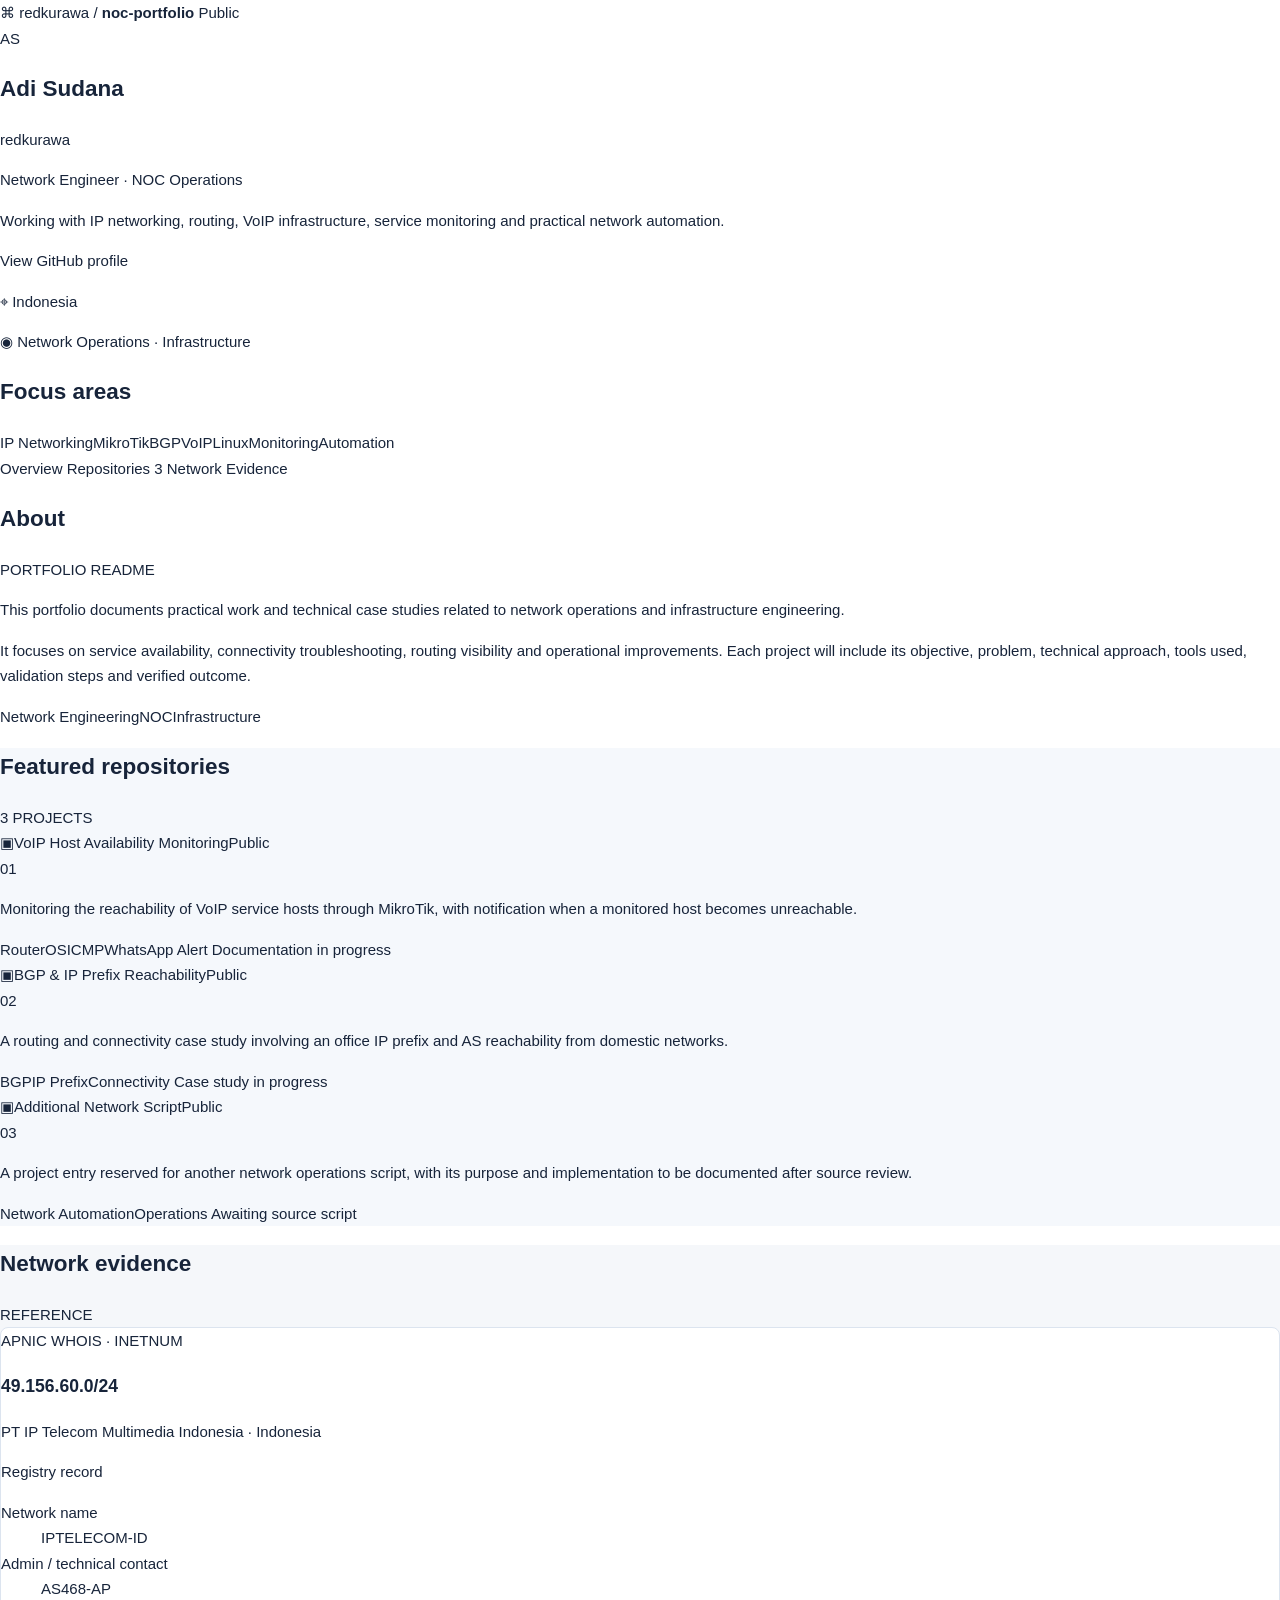
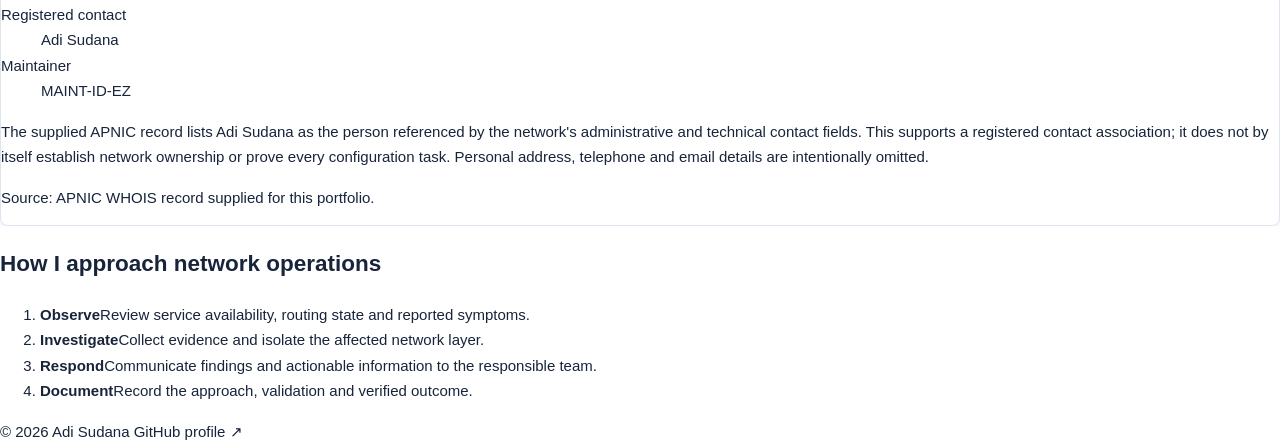
==== commit 648ca173: "Redesign portfolio with GitHub profile layout" ====
--- a/index.html
+++ b/index.html
@@ -3,90 +3,141 @@
 <head>
   <meta charset="utf-8">
   <meta name="viewport" content="width=device-width, initial-scale=1">
-  <meta name="description" content="Network engineering portfolio covering NOC operations, IP network administration, routing, VoIP monitoring and automation.">
-  <meta name="theme-color" content="#101d32">
-  <title>Adi Sudana | Network Engineer & NOC</title>
-  <link rel="preconnect" href="https://fonts.googleapis.com">
-  <link rel="preconnect" href="https://fonts.gstatic.com" crossorigin>
-  <link href="https://fonts.googleapis.com/css2?family=DM+Mono:wght@400;500&family=DM+Sans:wght@400;500;600;700&family=Manrope:wght@500;600;700;800&display=swap" rel="stylesheet">
+  <meta name="description" content="Adi Sudana's network engineering and NOC project portfolio.">
+  <meta name="theme-color" content="#ffffff">
+  <title>Adi Sudana — Network Engineering Portfolio</title>
   <link rel="stylesheet" href="styles.css">
 </head>
-<body class="noc-site">
-  <header class="site-header">
-    <div class="container nav-wrap">
-      <a class="brand" href="#home"><span class="brand-mark">AS</span><span>ADI SUDANA <span class="brand-muted">/ NETWORK ENGINEER</span></span></a>
-      <button class="menu-toggle" type="button" aria-label="Open navigation" aria-expanded="false">☰</button>
-      <nav class="nav" aria-label="Main navigation">
-        <a href="#profile">Profile</a><a href="#evidence">Network Evidence</a><a href="#projects">Projects</a><a href="#contact" class="nav-cta">Contact</a>
-      </nav>
+<body>
+  <header class="topbar">
+    <div class="topbar-inner">
+      <a class="github-mark" href="https://github.com/redkurawa" aria-label="GitHub profile">⌘</a>
+      <a class="topbar-profile" href="https://github.com/redkurawa">redkurawa</a>
+      <span class="topbar-separator">/</span>
+      <strong>noc-portfolio</strong>
+      <span class="public-label">Public</span>
     </div>
   </header>
 
-  <main>
-    <section class="noc-hero" id="home">
-      <div class="container noc-hero-grid">
-        <div>
-          <div class="noc-kicker"><span class="status-dot"></span> NETWORK OPERATIONS · INFRASTRUCTURE · ROUTING</div>
-          <h1>Network Engineer<br><span>& NOC Operations</span></h1>
-          <p class="noc-intro">Focused on keeping IP networks and VoIP services reachable, investigating connectivity incidents, and building practical monitoring and automation for infrastructure teams.</p>
-          <div class="hero-actions"><a class="button button-primary" href="#evidence">View network evidence <span>↓</span></a><a class="button button-secondary" href="#projects">Technical projects</a></div>
-          <div class="noc-tags"><span>IP Networking</span><span>MikroTik</span><span>BGP</span><span>VoIP</span><span>Linux</span><span>Automation</span></div>
-        </div>
-        <div class="noc-console">
-          <div class="console-head"><span>NETWORK OPERATIONS / OVERVIEW</span><span class="console-live"><i></i> ENGINEERING</span></div>
-          <div class="console-map">
-            <div class="map-backbone"></div><div class="map-branch branch-left"></div><div class="map-branch branch-right"></div><div class="map-branch branch-down"></div>
-            <div class="net-device device-core"><b>CORE</b><small>IP NETWORK</small></div>
-            <div class="net-device device-edge"><b>EDGE</b><small>ROUTING</small></div>
-            <div class="net-device device-voip"><b>VoIP</b><small>SERVICE HOSTS</small></div>
-            <div class="net-device device-noc"><b>NOC</b><small>MONITORING / ALERTS</small></div>
-            <span class="map-label label-a">BGP / PREFIX</span><span class="map-label label-b">ICMP / STATUS</span>
-          </div>
-          <div class="console-foot"><span>ENGINEERING SCOPE</span><b>Availability · Routing · Incident Response</b></div>
+  <main class="page-layout">
+    <aside class="profile-column">
+      <div class="avatar" aria-label="Adi Sudana initials">AS</div>
+      <h1>Adi Sudana</h1>
+      <p class="username">redkurawa</p>
+      <p class="bio">Network Engineer · NOC Operations</p>
+      <p class="profile-summary">Working with IP networking, routing, VoIP infrastructure, service monitoring and practical network automation.</p>
+      <a class="profile-button" href="https://github.com/redkurawa" target="_blank" rel="noopener noreferrer">View GitHub profile</a>
+      <div class="profile-details">
+        <p><span>⌖</span> Indonesia</p>
+        <p><span>◉</span> Network Operations · Infrastructure</p>
+      </div>
+      <div class="skills">
+        <h2>Focus areas</h2>
+        <div class="skill-list">
+          <span>IP Networking</span><span>MikroTik</span><span>BGP</span><span>VoIP</span><span>Linux</span><span>Monitoring</span><span>Automation</span>
         </div>
       </div>
+    </aside>
+
+    <section class="content-column">
+      <nav class="repo-tabs" aria-label="Portfolio sections">
+        <a class="active" href="#overview">Overview</a>
+        <a href="#projects">Repositories <span class="tab-count">3</span></a>
+        <a href="#evidence">Network Evidence</a>
+      </nav>
+
+      <section id="overview" class="overview-section">
+        <div class="section-title-row">
+          <h2>About</h2>
+          <span class="small-label">PORTFOLIO README</span>
+        </div>
+        <p class="readme-intro">This portfolio documents practical work and technical case studies related to network operations and infrastructure engineering.</p>
+        <p>It focuses on service availability, connectivity troubleshooting, routing visibility and operational improvements. Each project will include its objective, problem, technical approach, tools used, validation steps and verified outcome.</p>
+        <div class="readme-meta">
+          <span>Network Engineering</span><span>NOC</span><span>Infrastructure</span>
+        </div>
+      </section>
+
+      <section id="projects" class="projects-section">
+        <div class="section-title-row">
+          <h2>Featured repositories</h2>
+          <span class="small-label">3 PROJECTS</span>
+        </div>
+
+        <article class="repo-card">
+          <div class="repo-card-heading">
+            <div><span class="repo-icon">▣</span><a href="#project-01">VoIP Host Availability Monitoring</a><span class="repo-visibility">Public</span></div>
+            <span class="repo-number">01</span>
+          </div>
+          <p>Monitoring the reachability of VoIP service hosts through MikroTik, with notification when a monitored host becomes unreachable.</p>
+          <div class="repo-card-footer">
+            <span class="language-dot routeros"></span><span>RouterOS</span><span>ICMP</span><span>WhatsApp Alert</span>
+            <span class="repo-status">Documentation in progress</span>
+          </div>
+        </article>
+
+        <article class="repo-card">
+          <div class="repo-card-heading">
+            <div><span class="repo-icon">▣</span><a href="#project-02">BGP & IP Prefix Reachability</a><span class="repo-visibility">Public</span></div>
+            <span class="repo-number">02</span>
+          </div>
+          <p>A routing and connectivity case study involving an office IP prefix and AS reachability from domestic networks.</p>
+          <div class="repo-card-footer">
+            <span class="language-dot routing"></span><span>BGP</span><span>IP Prefix</span><span>Connectivity</span>
+            <span class="repo-status">Case study in progress</span>
+          </div>
+        </article>
+
+        <article class="repo-card">
+          <div class="repo-card-heading">
+            <div><span class="repo-icon">▣</span><a href="#project-03">Additional Network Script</a><span class="repo-visibility">Public</span></div>
+            <span class="repo-number">03</span>
+          </div>
+          <p>A project entry reserved for another network operations script, with its purpose and implementation to be documented after source review.</p>
+          <div class="repo-card-footer">
+            <span class="language-dot script"></span><span>Network Automation</span><span>Operations</span>
+            <span class="repo-status">Awaiting source script</span>
+          </div>
+        </article>
+      </section>
+
+      <section id="evidence" class="evidence-section">
+        <div class="section-title-row">
+          <h2>Network evidence</h2>
+          <span class="small-label">REFERENCE</span>
+        </div>
+        <div class="evidence-card">
+          <div class="evidence-heading">
+            <div><span class="evidence-kicker">APNIC WHOIS · INETNUM</span><h3>49.156.60.0/24</h3><p>PT IP Telecom Multimedia Indonesia · Indonesia</p></div>
+            <span class="evidence-badge">Registry record</span>
+          </div>
+          <dl class="evidence-grid">
+            <div><dt>Network name</dt><dd>IPTELECOM-ID</dd></div>
+            <div><dt>Admin / technical contact</dt><dd>AS468-AP</dd></div>
+            <div><dt>Registered contact</dt><dd>Adi Sudana</dd></div>
+            <div><dt>Maintainer</dt><dd>MAINT-ID-EZ</dd></div>
+          </dl>
+          <p class="evidence-note">The supplied APNIC record lists Adi Sudana as the person referenced by the network's administrative and technical contact fields. This supports a registered contact association; it does not by itself establish network ownership or prove every configuration task. Personal address, telephone and email details are intentionally omitted.</p>
+          <p class="source-note">Source: APNIC WHOIS record supplied for this portfolio.</p>
+        </div>
+      </section>
+
+      <section class="workflow-section">
+        <h2>How I approach network operations</h2>
+        <ol>
+          <li><strong>Observe</strong><span>Review service availability, routing state and reported symptoms.</span></li>
+          <li><strong>Investigate</strong><span>Collect evidence and isolate the affected network layer.</span></li>
+          <li><strong>Respond</strong><span>Communicate findings and actionable information to the responsible team.</span></li>
+          <li><strong>Document</strong><span>Record the approach, validation and verified outcome.</span></li>
+        </ol>
+      </section>
+
+      <footer class="page-footer">
+        <span>© <span id="year"></span> Adi Sudana</span>
+        <a href="https://github.com/redkurawa" target="_blank" rel="noopener noreferrer">GitHub profile ↗</a>
+      </footer>
     </section>
-
-    <section class="noc-facts"><div class="container facts-row"><div><b>01</b><span>Network operations</span></div><div><b>02</b><span>IP & routing visibility</span></div><div><b>03</b><span>VoIP service monitoring</span></div><div><b>04</b><span>Operational automation</span></div></div></section>
-
-    <section class="section" id="profile"><div class="container profile-grid">
-      <div><p class="section-kicker">01 / PROFESSIONAL PROFILE</p><h2>Operational experience,<br><span>backed by technical evidence.</span></h2></div>
-      <div class="about-copy"><p>My work is centered on network and infrastructure operations: monitoring service reachability, supporting VoIP environments, investigating routing and connectivity issues, and helping teams respond to incidents.</p><p>This portfolio is being built around verifiable technical evidence and practical engineering work. It will distinguish between documented responsibilities, incident case studies, and scripts or implementations that can be reviewed directly.</p><p class="profile-note">Detailed employment dates and role descriptions will be aligned with the accompanying resume.</p></div>
-    </div></section>
-
-    <section class="section evidence-section" id="evidence"><div class="container">
-      <div class="section-heading"><div><p class="section-kicker">02 / NETWORK EVIDENCE</p><h2>Public registry record</h2></div><p class="section-note">A verifiable APNIC WHOIS record associated with network administration and technical contacts.</p></div>
-      <article class="evidence-card">
-        <div class="evidence-top"><div><span class="evidence-label">APNIC WHOIS · INETNUM</span><h3>49.156.60.0/24</h3><p>PT IP Telecom Multimedia Indonesia · Indonesia</p></div><span class="evidence-status">REGISTRY RECORD</span></div>
-        <div class="evidence-data">
-          <div><small>NETWORK RANGE</small><b>49.156.60.0 – 49.156.60.255</b></div>
-          <div><small>NETWORK NAME</small><b>IPTELECOM-ID</b></div>
-          <div><small>ADMIN-C / TECH-C</small><b>AS468-AP</b></div>
-          <div><small>REGISTERED CONTACT</small><b>Adi Sudana</b></div>
-          <div><small>CONTACT EMAILS IN RECORD</small><b>adi@ez.net.id · adi@iptelecom.net.id</b></div>
-          <div><small>MAINTAINER</small><b>MAINT-ID-EZ</b></div>
-          <div><small>LAST MODIFIED</small><b>09 Mar 2026 <em>(IRT object)</em></b></div>
-        </div>
-        <div class="evidence-explanation"><span class="evidence-check">✓</span><p><b>What this supports</b><br>The supplied APNIC record lists Adi Sudana under the person handle referenced by the network's administrative and technical contact fields. This is supporting evidence of a registered network contact association; it does not, by itself, establish ownership of the network or prove every configuration task.</p></div>
-        <div class="evidence-bottom"><span>Street address and telephone details omitted for privacy; registry-listed work email contacts are shown as evidence.</span><span>Source: APNIC WHOIS data supplied for this portfolio</span></div>
-      </article>
-    </div></section>
-
-    <section class="section" id="projects"><div class="container">
-      <div class="section-heading"><div><p class="section-kicker">03 / ENGINEERING WORK</p><h2>Network projects & case studies</h2></div><p class="section-note">Practical work will be documented with scripts, sanitized configuration excerpts, test scenarios and outcomes.</p></div>
-      <div class="noc-projects">
-        <article class="noc-project"><div class="project-index">01 <span>MONITORING / MIKROTIK</span></div><div class="project-symbol">⌁</div><h3>VoIP Host Availability Monitoring</h3><p>MikroTik-based reachability checks for customer VoIP hosts, with an alert sent to the responsible infrastructure team when a monitored host becomes unreachable.</p><div class="project-meta"><span>RouterOS scripting</span><span>ICMP monitoring</span><span>WhatsApp alert</span></div><div class="project-state">SCRIPT & TECHNICAL NOTES TO BE ADDED</div></article>
-        <article class="noc-project"><div class="project-index">02 <span>ROUTING / INCIDENT CASE STUDY</span></div><div class="project-symbol">⇄</div><h3>BGP & IP Prefix Reachability</h3><p>Case study based on an incident where an office IP prefix and AS number became unavailable from domestic networks. The write-up will cover symptoms, investigation and monitoring approach.</p><div class="project-meta"><span>BGP</span><span>IP prefix</span><span>Reachability</span></div><div class="project-state">CASE STUDY TO BE DOCUMENTED</div></article>
-        <article class="noc-project"><div class="project-index">03 <span>NETWORK ENGINEERING</span></div><div class="project-symbol">⌘</div><h3>Additional Network Script</h3><p>Reserved for the third network script and its verified purpose, implementation details and operational results.</p><div class="project-meta"><span>Network automation</span><span>Operations</span></div><div class="project-state">AWAITING SOURCE SCRIPT</div></article>
-      </div>
-      <p class="privacy-note">Customer identifiers, private IP addressing, credentials, personal contact details and confidential topology information will not be published.</p>
-    </div></section>
-
-    <section class="section operations-section"><div class="container operations-grid"><div><p class="section-kicker">04 / WORKING METHOD</p><h2>From network signal<br><span>to useful action.</span></h2></div><div class="ops-steps"><div><b>01</b><p><strong>Observe</strong><small>Check reachability, routing state and service symptoms.</small></p></div><div><b>02</b><p><strong>Investigate</strong><small>Correlate evidence and narrow down the affected layer.</small></p></div><div><b>03</b><p><strong>Respond</strong><small>Notify the right team with clear, actionable information.</small></p></div><div><b>04</b><p><strong>Document</strong><small>Record the technical approach and verified outcome.</small></p></div></div></div></section>
-
-    <section class="section contact-section" id="contact"><div class="container contact-box"><div><p class="section-kicker">05 / CONTACT</p><h2>Let's discuss network engineering.</h2><p>Open to opportunities in NOC, Network Engineering, VoIP and Infrastructure Automation.</p></div><a class="button button-light" href="https://github.com/redkurawa" target="_blank" rel="noopener noreferrer">GitHub profile ↗</a></div></section>
   </main>
-  <footer class="site-footer"><div class="container footer-inner"><a class="brand" href="#home"><span class="brand-mark">AS</span><span>ADI SUDANA</span></a><span>Network Engineering Portfolio · <span id="year"></span></span><a href="#home">Back to top ↑</a></div></footer>
   <script src="script.js"></script>
 </body>
 </html>
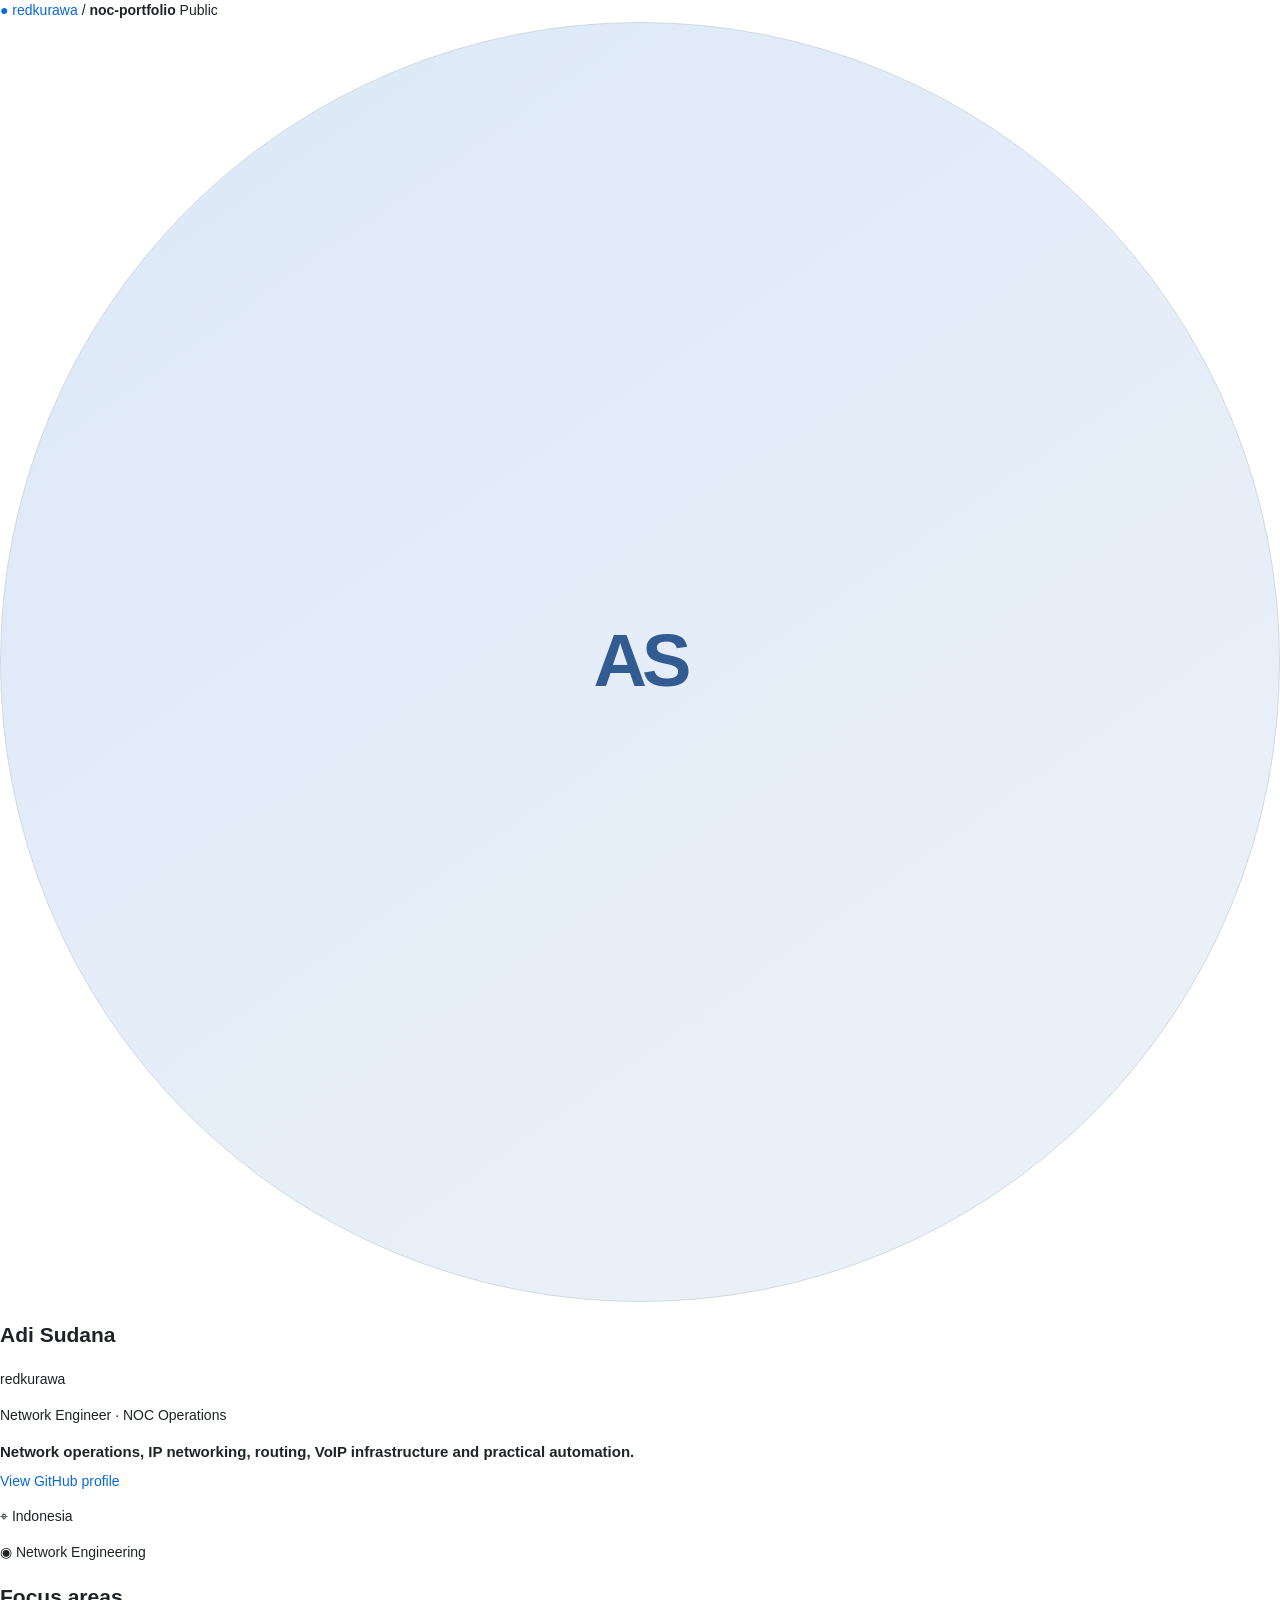
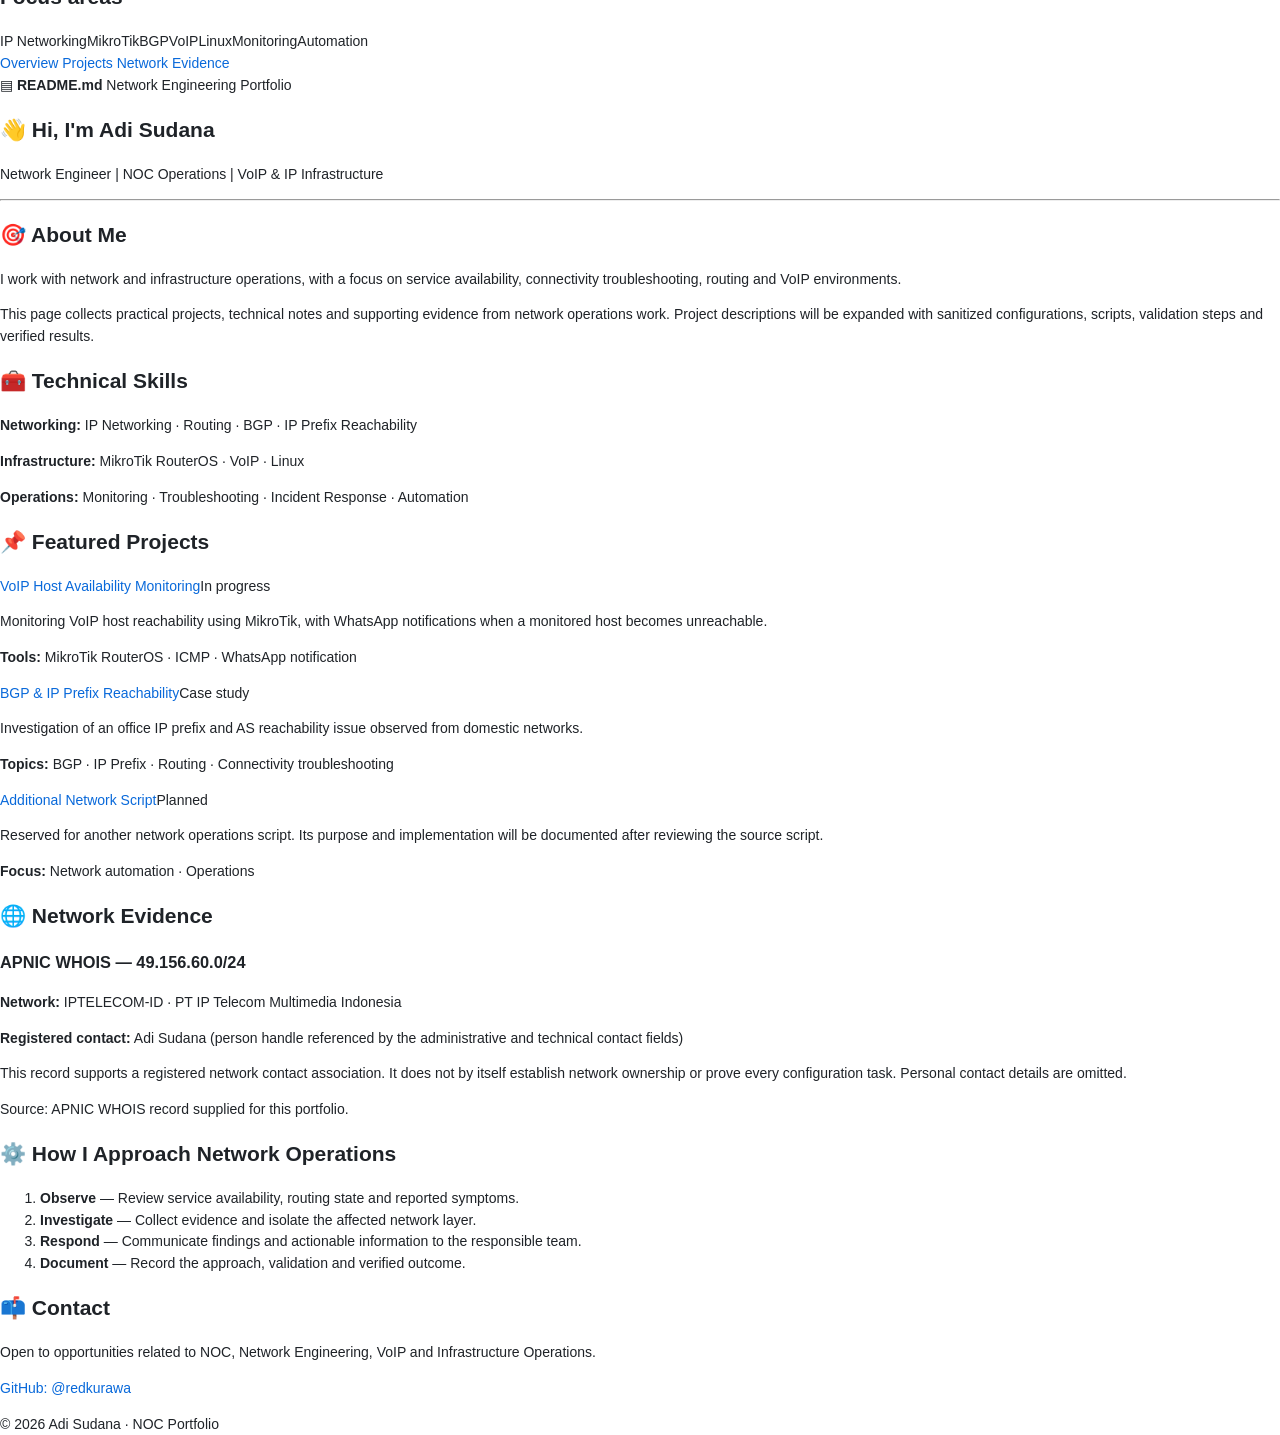
==== commit c8b9dc5e: "Simplify portfolio into GitHub-style README layout" ====
--- a/index.html
+++ b/index.html
@@ -3,140 +3,107 @@
 <head>
   <meta charset="utf-8">
   <meta name="viewport" content="width=device-width, initial-scale=1">
-  <meta name="description" content="Adi Sudana's network engineering and NOC project portfolio.">
-  <meta name="theme-color" content="#ffffff">
-  <title>Adi Sudana — Network Engineering Portfolio</title>
+  <meta name="description" content="Adi Sudana — Network Engineering and NOC Operations portfolio.">
+  <title>Adi Sudana | NOC Portfolio</title>
   <link rel="stylesheet" href="styles.css">
 </head>
 <body>
-  <header class="topbar">
-    <div class="topbar-inner">
-      <a class="github-mark" href="https://github.com/redkurawa" aria-label="GitHub profile">⌘</a>
-      <a class="topbar-profile" href="https://github.com/redkurawa">redkurawa</a>
-      <span class="topbar-separator">/</span>
-      <strong>noc-portfolio</strong>
-      <span class="public-label">Public</span>
-    </div>
+  <header class="github-header">
+    <a class="github-logo" href="https://github.com/redkurawa" aria-label="GitHub profile">●</a>
+    <a href="https://github.com/redkurawa">redkurawa</a>
+    <span>/</span>
+    <strong>noc-portfolio</strong>
+    <span class="visibility">Public</span>
   </header>
 
-  <main class="page-layout">
-    <aside class="profile-column">
-      <div class="avatar" aria-label="Adi Sudana initials">AS</div>
+  <main class="layout">
+    <aside class="profile">
+      <div class="avatar">AS</div>
       <h1>Adi Sudana</h1>
-      <p class="username">redkurawa</p>
-      <p class="bio">Network Engineer · NOC Operations</p>
-      <p class="profile-summary">Working with IP networking, routing, VoIP infrastructure, service monitoring and practical network automation.</p>
-      <a class="profile-button" href="https://github.com/redkurawa" target="_blank" rel="noopener noreferrer">View GitHub profile</a>
-      <div class="profile-details">
-        <p><span>⌖</span> Indonesia</p>
-        <p><span>◉</span> Network Operations · Infrastructure</p>
+      <p class="handle">redkurawa</p>
+      <p class="role">Network Engineer · NOC Operations</p>
+      <p class="bio">Network operations, IP networking, routing, VoIP infrastructure and practical automation.</p>
+      <a class="profile-link" href="https://github.com/redkurawa" target="_blank" rel="noopener noreferrer">View GitHub profile</a>
+      <div class="profile-meta">
+        <p>⌖ Indonesia</p>
+        <p>◉ Network Engineering</p>
       </div>
-      <div class="skills">
-        <h2>Focus areas</h2>
-        <div class="skill-list">
-          <span>IP Networking</span><span>MikroTik</span><span>BGP</span><span>VoIP</span><span>Linux</span><span>Monitoring</span><span>Automation</span>
-        </div>
+      <h2>Focus areas</h2>
+      <div class="topics">
+        <span>IP Networking</span><span>MikroTik</span><span>BGP</span><span>VoIP</span><span>Linux</span><span>Monitoring</span><span>Automation</span>
       </div>
     </aside>
 
-    <section class="content-column">
-      <nav class="repo-tabs" aria-label="Portfolio sections">
-        <a class="active" href="#overview">Overview</a>
-        <a href="#projects">Repositories <span class="tab-count">3</span></a>
+    <div class="main-column">
+      <nav class="tabs">
+        <a class="selected" href="#readme">Overview</a>
+        <a href="#projects">Projects</a>
         <a href="#evidence">Network Evidence</a>
       </nav>
 
-      <section id="overview" class="overview-section">
-        <div class="section-title-row">
-          <h2>About</h2>
-          <span class="small-label">PORTFOLIO README</span>
-        </div>
-        <p class="readme-intro">This portfolio documents practical work and technical case studies related to network operations and infrastructure engineering.</p>
-        <p>It focuses on service availability, connectivity troubleshooting, routing visibility and operational improvements. Each project will include its objective, problem, technical approach, tools used, validation steps and verified outcome.</p>
-        <div class="readme-meta">
-          <span>Network Engineering</span><span>NOC</span><span>Infrastructure</span>
-        </div>
-      </section>
-
-      <section id="projects" class="projects-section">
-        <div class="section-title-row">
-          <h2>Featured repositories</h2>
-          <span class="small-label">3 PROJECTS</span>
+      <article class="readme" id="readme">
+        <div class="file-heading">
+          <span class="file-icon">▤</span>
+          <strong>README.md</strong>
+          <span class="file-muted">Network Engineering Portfolio</span>
         </div>
 
-        <article class="repo-card">
-          <div class="repo-card-heading">
-            <div><span class="repo-icon">▣</span><a href="#project-01">VoIP Host Availability Monitoring</a><span class="repo-visibility">Public</span></div>
-            <span class="repo-number">01</span>
+        <div class="readme-body">
+          <h1>👋 Hi, I'm Adi Sudana</h1>
+          <p class="lead">Network Engineer | NOC Operations | VoIP &amp; IP Infrastructure</p>
+          <hr>
+
+          <h2>🎯 About Me</h2>
+          <p>I work with network and infrastructure operations, with a focus on service availability, connectivity troubleshooting, routing and VoIP environments.</p>
+          <p>This page collects practical projects, technical notes and supporting evidence from network operations work. Project descriptions will be expanded with sanitized configurations, scripts, validation steps and verified results.</p>
+
+          <h2>🧰 Technical Skills</h2>
+          <p class="skill-line"><strong>Networking:</strong> IP Networking · Routing · BGP · IP Prefix Reachability</p>
+          <p class="skill-line"><strong>Infrastructure:</strong> MikroTik RouterOS · VoIP · Linux</p>
+          <p class="skill-line"><strong>Operations:</strong> Monitoring · Troubleshooting · Incident Response · Automation</p>
+
+          <h2 id="projects">📌 Featured Projects</h2>
+          <div class="project">
+            <div class="project-title"><a href="#project-01">VoIP Host Availability Monitoring</a><span class="status">In progress</span></div>
+            <p>Monitoring VoIP host reachability using MikroTik, with WhatsApp notifications when a monitored host becomes unreachable.</p>
+            <p class="project-tech"><strong>Tools:</strong> MikroTik RouterOS · ICMP · WhatsApp notification</p>
           </div>
-          <p>Monitoring the reachability of VoIP service hosts through MikroTik, with notification when a monitored host becomes unreachable.</p>
-          <div class="repo-card-footer">
-            <span class="language-dot routeros"></span><span>RouterOS</span><span>ICMP</span><span>WhatsApp Alert</span>
-            <span class="repo-status">Documentation in progress</span>
+          <div class="project">
+            <div class="project-title"><a href="#project-02">BGP &amp; IP Prefix Reachability</a><span class="status">Case study</span></div>
+            <p>Investigation of an office IP prefix and AS reachability issue observed from domestic networks.</p>
+            <p class="project-tech"><strong>Topics:</strong> BGP · IP Prefix · Routing · Connectivity troubleshooting</p>
           </div>
-        </article>
+          <div class="project">
+            <div class="project-title"><a href="#project-03">Additional Network Script</a><span class="status">Planned</span></div>
+            <p>Reserved for another network operations script. Its purpose and implementation will be documented after reviewing the source script.</p>
+            <p class="project-tech"><strong>Focus:</strong> Network automation · Operations</p>
+          </div>
 
-        <article class="repo-card">
-          <div class="repo-card-heading">
-            <div><span class="repo-icon">▣</span><a href="#project-02">BGP & IP Prefix Reachability</a><span class="repo-visibility">Public</span></div>
-            <span class="repo-number">02</span>
+          <h2 id="evidence">🌐 Network Evidence</h2>
+          <div class="evidence">
+            <h3>APNIC WHOIS — 49.156.60.0/24</h3>
+            <p><strong>Network:</strong> IPTELECOM-ID · PT IP Telecom Multimedia Indonesia</p>
+            <p><strong>Registered contact:</strong> Adi Sudana (person handle referenced by the administrative and technical contact fields)</p>
+            <p>This record supports a registered network contact association. It does not by itself establish network ownership or prove every configuration task. Personal contact details are omitted.</p>
+            <p class="source">Source: APNIC WHOIS record supplied for this portfolio.</p>
           </div>
-          <p>A routing and connectivity case study involving an office IP prefix and AS reachability from domestic networks.</p>
-          <div class="repo-card-footer">
-            <span class="language-dot routing"></span><span>BGP</span><span>IP Prefix</span><span>Connectivity</span>
-            <span class="repo-status">Case study in progress</span>
-          </div>
-        </article>
 
-        <article class="repo-card">
-          <div class="repo-card-heading">
-            <div><span class="repo-icon">▣</span><a href="#project-03">Additional Network Script</a><span class="repo-visibility">Public</span></div>
-            <span class="repo-number">03</span>
-          </div>
-          <p>A project entry reserved for another network operations script, with its purpose and implementation to be documented after source review.</p>
-          <div class="repo-card-footer">
-            <span class="language-dot script"></span><span>Network Automation</span><span>Operations</span>
-            <span class="repo-status">Awaiting source script</span>
-          </div>
-        </article>
-      </section>
+          <h2>⚙️ How I Approach Network Operations</h2>
+          <ol>
+            <li><strong>Observe</strong> — Review service availability, routing state and reported symptoms.</li>
+            <li><strong>Investigate</strong> — Collect evidence and isolate the affected network layer.</li>
+            <li><strong>Respond</strong> — Communicate findings and actionable information to the responsible team.</li>
+            <li><strong>Document</strong> — Record the approach, validation and verified outcome.</li>
+          </ol>
 
-      <section id="evidence" class="evidence-section">
-        <div class="section-title-row">
-          <h2>Network evidence</h2>
-          <span class="small-label">REFERENCE</span>
+          <h2>📫 Contact</h2>
+          <p>Open to opportunities related to NOC, Network Engineering, VoIP and Infrastructure Operations.</p>
+          <p><a href="https://github.com/redkurawa" target="_blank" rel="noopener noreferrer">GitHub: @redkurawa</a></p>
         </div>
-        <div class="evidence-card">
-          <div class="evidence-heading">
-            <div><span class="evidence-kicker">APNIC WHOIS · INETNUM</span><h3>49.156.60.0/24</h3><p>PT IP Telecom Multimedia Indonesia · Indonesia</p></div>
-            <span class="evidence-badge">Registry record</span>
-          </div>
-          <dl class="evidence-grid">
-            <div><dt>Network name</dt><dd>IPTELECOM-ID</dd></div>
-            <div><dt>Admin / technical contact</dt><dd>AS468-AP</dd></div>
-            <div><dt>Registered contact</dt><dd>Adi Sudana</dd></div>
-            <div><dt>Maintainer</dt><dd>MAINT-ID-EZ</dd></div>
-          </dl>
-          <p class="evidence-note">The supplied APNIC record lists Adi Sudana as the person referenced by the network's administrative and technical contact fields. This supports a registered contact association; it does not by itself establish network ownership or prove every configuration task. Personal address, telephone and email details are intentionally omitted.</p>
-          <p class="source-note">Source: APNIC WHOIS record supplied for this portfolio.</p>
-        </div>
-      </section>
+      </article>
 
-      <section class="workflow-section">
-        <h2>How I approach network operations</h2>
-        <ol>
-          <li><strong>Observe</strong><span>Review service availability, routing state and reported symptoms.</span></li>
-          <li><strong>Investigate</strong><span>Collect evidence and isolate the affected network layer.</span></li>
-          <li><strong>Respond</strong><span>Communicate findings and actionable information to the responsible team.</span></li>
-          <li><strong>Document</strong><span>Record the approach, validation and verified outcome.</span></li>
-        </ol>
-      </section>
-
-      <footer class="page-footer">
-        <span>© <span id="year"></span> Adi Sudana</span>
-        <a href="https://github.com/redkurawa" target="_blank" rel="noopener noreferrer">GitHub profile ↗</a>
-      </footer>
-    </section>
+      <footer>© <span id="year"></span> Adi Sudana · NOC Portfolio</footer>
+    </div>
   </main>
   <script src="script.js"></script>
 </body>
--- a/styles.css
+++ b/styles.css
@@ -1,6 +1 @@
-:root{--ink:#17243a;--muted:#64748b;--blue:#2463eb;--blue-dark:#1749bd;--line:#e5eaf1;--soft:#f5f8fc;--white:#fff;--navy:#10233f;--radius:18px}*{box-sizing:border-box}html{scroll-behavior:smooth;scroll-padding-top:90px}body{margin:0;background:#fff;color:var(--ink);font-family:"DM Sans",sans-serif;font-size:15px;line-height:1.7;-webkit-font-smoothing:antialiased}a{color:inherit;text-decoration:none}.container{width:min(1120px,calc(100% - 48px));margin:0 auto}.site-header{height:76px;background:rgba(255,255,255,.94);border-bottom:1px solid #edf0f5;position:sticky;top:0;z-index:20;backdrop-filter:blur(12px)}.nav-wrap,.nav,.brand,.hero-actions,.hero-meta,.trust-inner,.panel-top,.panel-footer,.project-top,.project-bottom,.footer-inner{display:flex;align-items:center}.nav-wrap,.footer-inner{height:100%;justify-content:space-between}.brand{gap:10px;font-family:Manrope,sans-serif;font-weight:800;font-size:17px;letter-spacing:-.5px}.brand-mark{width:31px;height:31px;display:grid;place-items:center;background:var(--blue);color:#fff;border-radius:9px;font-size:17px}.brand-muted{color:#8190a5}.nav{gap:34px;color:#526176;font-size:13px;font-weight:600}.nav a:hover,.footer-inner>a:last-child:hover{color:var(--blue)}.nav .nav-cta{padding:9px 17px;border:1px solid #dbe4f2;border-radius:8px;color:var(--blue)}.menu-toggle{display:none;background:none;border:0;font-size:24px;color:var(--ink)}.section{padding:104px 0}.hero{padding:88px 0 92px;background:radial-gradient(ellipse at 80% 35%,#eef4ff 0,rgba(245,248,255,.55) 28%,transparent 55%),linear-gradient(180deg,#fff,#fbfcff)}.hero-grid{display:grid;grid-template-columns:1.08fr .92fr;gap:64px;align-items:center}.eyebrow,.section-kicker,.panel-label,.metric-label{font-size:10px;letter-spacing:1.65px;font-weight:700;color:#64748b}.eyebrow{display:flex;align-items:center;gap:9px;color:var(--blue);margin-bottom:23px}.status-dot,.live-label span{width:7px;height:7px;background:#25b47a;border-radius:50%;display:inline-block}.hero h1,.section h2{font-family:Manrope,sans-serif;letter-spacing:-2.3px;line-height:1.13;font-weight:800}.hero h1{font-size:clamp(42px,5vw,61px);margin:0 0 22px}.hero h1 span,.section h2 span{color:var(--blue)}.hero-lead{max-width:560px;color:var(--muted);font-size:16px;line-height:1.85;margin:0}.hero-actions{gap:12px;margin-top:30px}.button{min-height:46px;padding:0 19px;border-radius:9px;display:inline-flex;align-items:center;justify-content:center;gap:12px;font-size:13px;font-weight:700;transition:transform .2s,background .2s}.button:hover{transform:translateY(-2px)}.button-primary{background:var(--blue);color:#fff;box-shadow:0 7px 18px #2463eb25}.button-primary:hover{background:var(--blue-dark)}.button-secondary{border:1px solid #dce3ed;background:#fff;color:#35445a}.hero-meta{gap:12px;margin-top:36px;color:#8190a3;font-size:11px;font-weight:600}.hero-meta i{width:3px;height:3px;background:#a9b5c5;border-radius:50%}.hero-panel{background:#fff;border:1px solid #e4eaf3;border-radius:20px;padding:20px 22px 18px;box-shadow:0 24px 70px #243b6012;min-height:365px}.panel-top,.panel-footer{justify-content:space-between}.panel-label{font-size:9px}.live-label{display:flex;align-items:center;gap:6px;color:#278b67;font-size:9px;font-weight:700;letter-spacing:.8px}.live-label span{width:6px;height:6px}.network-visual{height:255px;position:relative;display:grid;place-items:center}.node{position:absolute;width:112px;height:83px;border:1px solid #dfe7f2;border-radius:12px;background:#fff;display:flex;flex-direction:column;align-items:center;justify-content:center;z-index:2;box-shadow:0 6px 18px #1c35500c}.node-icon{font-size:19px;color:var(--blue);line-height:1.2}.node b{font-size:9px;letter-spacing:1px;margin-top:4px}.node small{font-size:9px;color:#8794a7}.node-core{width:124px;height:91px;background:#f4f7ff;border-color:#cbd9f7}.node-left{left:4%;top:25px}.node-right{right:4%;top:25px}.node-bottom{bottom:4px;width:135px}.network-line{position:absolute;height:1px;background:#b7c9ed;transform-origin:left center;z-index:1}.line-a{width:125px;left:27%;top:105px;transform:rotate(25deg)}.line-b{width:125px;left:61%;top:105px;transform:rotate(155deg)}.line-c{width:105px;left:50%;top:183px;transform:rotate(90deg)}.panel-footer{border-top:1px solid #edf0f5;padding-top:14px}.panel-footer>div:first-child{display:flex;flex-direction:column}.metric-label{font-size:8px}.panel-footer strong{font-size:11px}.panel-badge{font-size:8px;letter-spacing:.8px;color:#71829b;background:#f4f7fb;padding:6px 9px;border-radius:5px}.trust-strip{border-top:1px solid #edf0f5;border-bottom:1px solid #edf0f5}.trust-inner{min-height:75px;justify-content:space-between;gap:20px}.trust-inner span{font-size:9px;letter-spacing:1.4px;color:#8b98a9;font-weight:700}.trust-inner b{font-size:11px;color:#536278;font-weight:600}.two-col{display:grid;grid-template-columns:.9fr 1.1fr;gap:100px}.section-kicker{color:var(--blue);margin:0 0 18px}.section h2{font-size:clamp(32px,3.5vw,43px);margin:0}.about-copy{padding-top:29px;color:var(--muted);font-size:14px;line-height:1.9}.about-copy p{margin:0 0 16px}.skills-section,.projects-section{background:var(--soft)}.section-heading{display:flex;align-items:end;justify-content:space-between;gap:40px;margin-bottom:36px}.section-note{max-width:330px;color:var(--muted);font-size:13px;margin:0 0 4px}.skills-grid{display:grid;grid-template-columns:repeat(4,1fr);gap:16px}.skill-card{background:#fff;border:1px solid #e7ecf3;border-radius:14px;padding:23px 20px;min-height:220px}.skill-icon{width:38px;height:38px;display:grid;place-items:center;background:#edf3ff;color:var(--blue);border-radius:10px;font-size:19px}.skill-card h3,.project-card h3{font-family:Manrope,sans-serif;font-size:15px;letter-spacing:-.3px;margin:17px 0 8px}.skill-card p,.project-card p{font-size:12px;color:var(--muted);line-height:1.75;margin:0}.skill-tags{display:block;margin-top:17px;color:#5272ae;font-size:10px;font-weight:700}.projects-grid{display:grid;grid-template-columns:repeat(3,1fr);gap:18px}.project-card{background:#fff;border:1px solid #e4eaf2;border-radius:15px;padding:17px;min-width:0}.project-top,.project-bottom{justify-content:space-between;gap:8px}.project-number{font-family:Manrope,sans-serif;font-size:12px;font-weight:800;color:var(--blue)}.project-type{font-size:8px;letter-spacing:1px;color:#8390a2;font-weight:700}.project-art{height:150px;border-radius:10px;margin:15px 0 17px;position:relative;overflow:hidden;background:#f1f5fc}.art-network{background:linear-gradient(135deg,#eff4ff,#f8faff)}.art-center,.art-point{position:absolute;display:grid;place-items:center;border:1px solid #cbd8ef;background:#fff;color:#315baf;border-radius:8px;font-size:9px;font-weight:800;letter-spacing:.7px;z-index:2}.art-center{width:62px;height:45px;left:calc(50% - 31px);top:52px}.art-point{width:57px;height:29px}.point-one{left:22px;top:20px}.point-two{right:22px;top:20px}.point-three{left:calc(50% - 28px);bottom:13px}.art-link{position:absolute;left:50%;top:74px;width:130px;height:1px;background:#9fb5df;transform:translateX(-50%)}.art-routing{display:flex;align-items:center;justify-content:center;gap:15px;background:linear-gradient(135deg,#eff5ff,#f7f9fd)}.route-box{width:57px;height:57px;border-radius:12px;display:grid;place-items:center;background:#fff;border:1px solid #cddbf3;color:var(--blue);font-family:Manrope;font-weight:800;font-size:18px;z-index:2}.route-box-alt{color:#258c78}.route-path{width:66px;border-top:2px dashed #9eb4dc}.route-caption{position:absolute;bottom:17px;font-size:8px;letter-spacing:1.5px;color:#8795a9;font-weight:700}.art-code{display:grid;place-items:center;background:#f0f4fb}.code-window{width:75%;height:103px;border:1px solid #dce5f1;background:#fff;border-radius:8px;padding:12px 14px;box-shadow:0 8px 20px #263d6010}.code-window>span{display:inline-block;width:6px;height:6px;border-radius:50%;background:#c4d1e4;margin-right:4px}.code-window code{display:block;margin-top:11px;font:10px/1.7 monospace;color:#4264a3}.project-card h3{margin:0 0 8px}.project-card p{min-height:66px}.project-bottom{border-top:1px solid #edf0f5;padding-top:13px;margin-top:17px;align-items:flex-start}.project-bottom>span:first-child{font-size:9px;color:#74839a}.coming-soon{font-size:8px;color:#8b98aa;font-weight:800;letter-spacing:.7px;white-space:nowrap}.project-disclaimer{font-size:11px;color:#8995a6;margin:22px 0 0}.approach-wrap{display:grid;grid-template-columns:1fr 1fr;gap:100px}.approach-list>div{display:flex;gap:20px;padding:17px 0;border-bottom:1px solid var(--line)}.approach-list>div:first-child{padding-top:0}.approach-list>div>span{font-size:11px;font-weight:800;color:var(--blue);padding-top:2px}.approach-list p{margin:0;display:flex;flex-direction:column;gap:4px}.approach-list b{font-size:13px}.approach-list small{font-size:12px;color:var(--muted)}.contact-section{padding:0 0 90px}.contact-box{background:var(--navy);border-radius:18px;padding:43px 50px;display:flex;align-items:center;justify-content:space-between;gap:30px;color:#fff}.contact-box .section-kicker{color:#9bb9ff}.contact-box h2{font-size:35px;margin:0 0 9px}.contact-box p:not(.section-kicker){color:#b8c5d8;font-size:13px;margin:0}.button-light{background:#fff;color:#1d3d73;white-space:nowrap}.site-footer{height:82px;border-top:1px solid #edf0f5}.footer-inner{font-size:10px;color:#8793a5}.footer-inner .brand{color:var(--ink);font-size:14px}.footer-inner .brand-mark{width:26px;height:26px;font-size:14px}.footer-inner>a:last-child{font-weight:700;color:#61728a}@media(max-width:900px){.hero-grid{gap:35px}.skills-grid{grid-template-columns:repeat(2,1fr)}.projects-grid{grid-template-columns:1fr 1fr}.two-col,.approach-wrap{gap:45px}.trust-inner{flex-wrap:wrap;justify-content:center;padding:18px 0}.trust-inner span{width:100%;text-align:center}}@media(max-width:650px){.container{width:min(100% - 36px,520px)}.site-header{height:66px}.menu-toggle{display:block}.nav{display:none;position:absolute;top:65px;left:0;right:0;background:#fff;border-bottom:1px solid var(--line);padding:18px 24px 22px;align-items:stretch;flex-direction:column;gap:15px}.nav.open{display:flex}.nav .nav-cta{text-align:center}.hero{padding:65px 0 60px}.hero-grid{grid-template-columns:1fr;gap:38px}.hero h1{font-size:43px}.hero-lead{font-size:14px}.hero-panel{min-height:340px;padding:17px}.network-visual{height:235px}.node{transform:scale(.88)}.node-left{left:-3%}.node-right{right:-3%}.line-a{width:105px;left:26%;top:102px}.line-b{width:105px;left:62%;top:102px}.section{padding:72px 0}.two-col,.approach-wrap{grid-template-columns:1fr;gap:20px}.about-copy{padding-top:0}.section-heading{align-items:flex-start;flex-direction:column;gap:12px}.skills-grid,.projects-grid{grid-template-columns:1fr}.skill-card{min-height:0}.project-card p{min-height:0}.project-art{height:145px}.contact-section{padding:0 0 65px}.contact-box{padding:30px 25px;align-items:flex-start;flex-direction:column}.contact-box h2{font-size:31px}.site-footer{height:auto;padding:20px 0}.footer-inner{gap:13px;flex-wrap:wrap}.footer-inner>span{order:3;width:100%}}@media(prefers-reduced-motion:reduce){html{scroll-behavior:auto}*,*::before,*::after{transition:none!important}}
-
-/* NOC-focused portfolio direction */
-.noc-site{background:#fff;color:#17243a}.noc-site .site-header{background:#101d32;border:0;color:#fff}.noc-site .brand{color:#fff;font-size:13px;letter-spacing:.6px}.noc-site .brand-mark{background:#2f75ed;border-radius:6px;font-size:11px}.noc-site .brand-muted{color:#9caec7;font-size:10px}.noc-site .nav{color:#c4d0df}.noc-site .nav a:hover{color:#fff}.noc-site .nav .nav-cta{border-color:#40516b;color:#fff}.noc-hero{padding:82px 0 76px;background:#101d32;color:#fff;overflow:hidden;position:relative}.noc-hero:after{content:"";position:absolute;width:600px;height:600px;border:1px solid #263b59;border-radius:50%;right:-170px;top:-270px;box-shadow:0 0 0 55px #14243b,0 0 0 110px #122139;opacity:.6}.noc-hero-grid{display:grid;grid-template-columns:1.05fr .95fr;gap:54px;align-items:center;position:relative;z-index:1}.noc-kicker{font:500 10px "DM Mono",monospace;letter-spacing:1.5px;color:#8eacd8;margin-bottom:23px}.noc-kicker .status-dot{margin-right:9px}.noc-site .hero h1,.noc-hero h1{font:800 clamp(42px,5vw,59px)/1.13 Manrope,sans-serif;letter-spacing:-2.5px;margin:0 0 22px}.noc-hero h1 span{color:#7eacff}.noc-intro{font-size:15px;line-height:1.9;color:#b7c5d8;max-width:550px}.noc-site .button-primary{background:#3479f6}.noc-site .button-secondary{background:transparent;border-color:#50627d;color:#e2eaf5}.noc-tags{display:flex;gap:8px;flex-wrap:wrap;margin-top:31px}.noc-tags span{font:10px "DM Mono",monospace;color:#b9c9df;border:1px solid #344862;padding:6px 9px;border-radius:4px}.noc-console{border:1px solid #344760;background:#15263e;border-radius:9px;padding:17px 18px 14px;box-shadow:0 24px 70px #0003}.console-head,.console-foot{display:flex;justify-content:space-between;align-items:center;gap:12px;font:9px "DM Mono",monospace;color:#8da2bf;letter-spacing:.8px}.console-live{color:#8bd7b2}.console-live i{display:inline-block;width:6px;height:6px;border-radius:50%;background:#4bd69b;margin-right:6px}.console-map{height:245px;position:relative;display:grid;place-items:center}.net-device{position:absolute;z-index:2;width:105px;height:58px;border:1px solid #536b8a;background:#1c3553;border-radius:5px;display:flex;flex-direction:column;justify-content:center;align-items:center;gap:3px;box-shadow:0 5px 15px #0002}.net-device b{font:600 11px "DM Mono",monospace;color:#e7effb}.net-device small{font:8px "DM Mono",monospace;color:#91a9c9}.device-core{width:119px;height:67px;background:#234a79;border-color:#6593d0}.device-edge{left:2%;top:22px}.device-voip{right:2%;top:22px}.device-noc{bottom:7px;width:140px}.map-backbone,.map-branch{position:absolute;background:#6486b5;z-index:1}.map-backbone{width:1px;height:75px;top:82px}.map-branch{height:1px}.branch-left{width:33%;left:17%;top:78px;transform:rotate(24deg)}.branch-right{width:33%;right:17%;top:78px;transform:rotate(-24deg)}.branch-down{width:1px;height:48px;top:150px}.map-label{position:absolute;font:8px "DM Mono",monospace;color:#8ba8d1}.label-a{top:13px;left:38%}.label-b{top:13px;right:37%}.console-foot{border-top:1px solid #30445e;padding-top:13px}.console-foot b{font-weight:400;color:#d5e0ef;letter-spacing:0}.noc-facts{background:#f5f7fa;border-bottom:1px solid #e4e9f0}.facts-row{display:grid;grid-template-columns:repeat(4,1fr);padding:20px 0}.facts-row>div{display:flex;align-items:center;gap:12px;border-right:1px solid #dce3ed;padding:4px 18px}.facts-row>div:first-child{padding-left:0}.facts-row>div:last-child{border:0}.facts-row b{font:11px "DM Mono",monospace;color:#3475e8}.facts-row span{font-size:11px;font-weight:700;color:#4b5c73}.profile-grid{display:grid;grid-template-columns:.95fr 1.05fr;gap:85px}.noc-site .section h2{font-size:clamp(30px,3.3vw,41px);letter-spacing:-1.8px}.noc-site .section h2 span{color:#3475e8}.noc-site .section-kicker{font:10px "DM Mono",monospace;letter-spacing:1.2px;color:#3977d7}.profile-note{border-left:2px solid #3b7be4;padding:9px 14px;color:#536781;font-size:12px}.evidence-section{background:#f5f7fa}.evidence-card{background:#fff;border:1px solid #dce4ef;border-radius:8px;overflow:hidden}.evidence-top{display:flex;justify-content:space-between;gap:20px;align-items:flex-start;padding:25px 28px;border-bottom:1px solid #e8edf3}.evidence-label{font:10px "DM Mono",monospace;letter-spacing:1px;color:#6480a4}.evidence-top h3{font:700 26px Manrope,sans-serif;margin:7px 0 2px;letter-spacing:-.8px}.evidence-top p{font-size:12px;color:#697a91;margin:0}.evidence-status{font:9px "DM Mono",monospace;color:#277d63;background:#eaf7f1;padding:7px 9px;border-radius:3px;white-space:nowrap}.evidence-data{display:grid;grid-template-columns:repeat(3,1fr)}.evidence-data>div{padding:18px 28px;border-bottom:1px solid #edf0f4;border-right:1px solid #edf0f4;display:flex;flex-direction:column;gap:6px}.evidence-data>div:nth-child(3n){border-right:0}.evidence-data small{font:9px "DM Mono",monospace;color:#8492a6;letter-spacing:.7px}.evidence-data b{font:600 12px "DM Sans",sans-serif;color:#263b56}.evidence-data em{font-style:normal;font-weight:400;color:#8b98a9;font-size:10px}.evidence-explanation{display:flex;gap:13px;padding:19px 28px;background:#f8fafc}.evidence-check{width:22px;height:22px;flex:none;border-radius:50%;display:grid;place-items:center;background:#e4f5ed;color:#20825f;font-size:12px}.evidence-explanation p{margin:0;color:#687990;font-size:11px;line-height:1.8}.evidence-explanation b{color:#31445e}.evidence-bottom{display:flex;justify-content:space-between;gap:15px;padding:12px 28px;font:9px "DM Mono",monospace;color:#8a97a9}.noc-projects{display:grid;grid-template-columns:repeat(3,1fr);gap:16px}.noc-project{border:1px solid #e0e6ef;border-radius:7px;padding:22px 20px;background:#fff;min-height:300px;display:flex;flex-direction:column}.project-index{font:10px "DM Mono",monospace;color:#3977d7;display:flex;justify-content:space-between;gap:10px}.project-index span{color:#8794a6;font-size:8px;letter-spacing:.6px;text-align:right}.project-symbol{width:43px;height:43px;margin:24px 0 13px;display:grid;place-items:center;background:#edf3ff;color:#3475e8;border-radius:6px;font-size:22px}.noc-project h3{font:700 16px Manrope,sans-serif;margin:0 0 9px;letter-spacing:-.3px}.noc-project p{font-size:12px;line-height:1.8;color:#6b7a8e;margin:0 0 16px}.project-meta{display:flex;flex-wrap:wrap;gap:6px;margin-top:auto}.project-meta span{font:9px "DM Mono",monospace;padding:5px 7px;background:#f3f6fa;color:#60728c;border-radius:3px}.project-state{border-top:1px solid #edf0f4;margin-top:17px;padding-top:12px;font:8px "DM Mono",monospace;color:#8b98aa;letter-spacing:.5px}.privacy-note{font-size:10px;color:#8996a8;margin-top:18px}.operations-section{background:#f5f7fa}.operations-grid{display:grid;grid-template-columns:1fr 1fr;gap:90px}.ops-steps>div{display:flex;gap:18px;padding:13px 0;border-bottom:1px solid #dfe6ee}.ops-steps>div:first-child{padding-top:0}.ops-steps>div>b{font:11px "DM Mono",monospace;color:#3475e8}.ops-steps p{margin:0;display:flex;flex-direction:column;gap:3px}.ops-steps strong{font-size:12px}.ops-steps small{font-size:11px;color:#75849a}.noc-site .contact-box{background:#101d32;border-radius:8px}.noc-site .contact-box .section-kicker{color:#8eacd8}.noc-site .contact-box h2{color:#fff}.noc-site .contact-box p:not(.section-kicker){color:#b7c5d8}.noc-site .button-light{border-radius:5px}.noc-site .site-footer{background:#fff}.noc-site .footer-inner .brand{color:#17243a}
-@media(max-width:900px){.noc-hero-grid{grid-template-columns:1fr;gap:35px}.noc-console{max-width:600px;width:100%}.profile-grid,.operations-grid{gap:40px}.facts-row{grid-template-columns:repeat(2,1fr);row-gap:12px}.facts-row>div:nth-child(2){border-right:0}.noc-projects{grid-template-columns:1fr 1fr}}
-@media(max-width:650px){.noc-hero{padding:62px 0}.noc-hero-grid{gap:32px}.noc-hero h1{font-size:42px}.noc-console{padding:13px}.console-map{height:220px}.net-device{transform:scale(.85)}.device-edge{left:-2%}.device-voip{right:-2%}.facts-row{grid-template-columns:1fr 1fr}.facts-row>div{padding:6px 8px}.facts-row span{font-size:10px}.profile-grid,.operations-grid{grid-template-columns:1fr;gap:22px}.evidence-top{padding:20px;flex-direction:column}.evidence-data{grid-template-columns:1fr 1fr}.evidence-data>div{padding:14px 16px}.evidence-data>div:nth-child(3n){border-right:1px solid #edf0f4}.evidence-data>div:nth-child(2n){border-right:0}.evidence-explanation{padding:16px 19px}.evidence-bottom{padding:12px 18px;flex-direction:column}.noc-projects{grid-template-columns:1fr}.noc-project{min-height:0}.noc-site .contact-box{padding:28px 22px}}
+:root{color-scheme:light;--text:#1f2328;--muted:#656d76;--subtle:#f6f8fa;--border:#d1d9e0;--blue:#0969da;--green:#1a7f37}*{box-sizing:border-box}html{scroll-behavior:smooth;scroll-padding-top:24px}body{margin:0;background:#fff;color:var(--text);font:14px/1.55 -apple-system,BlinkMacSystemFont,"Segoe UI",Helvetica,Arial,sans-serif}a{color:var(--blue);text-decoration:none}a:hover{text-decoration:underline}.topbar{height:64px;background:#f6f8fa;border-bottom:1px solid var(--border)}.topbar-inner{max-width:1280px;height:100%;margin:auto;padding:0 32px;display:flex;align-items:center;gap:10px}.github-mark{width:32px;height:32px;border-radius:50%;display:grid;place-items:center;background:#24292f;color:white;font-size:20px;font-weight:700;text-decoration:none}.topbar-profile,.topbar-inner strong{font-size:14px}.topbar-profile{font-weight:600;color:var(--text)}.topbar-separator{color:#8c959f}.public-label,.repo-visibility{border:1px solid var(--border);border-radius:20px;padding:1px 8px;color:var(--muted);font-size:11px}.page-layout{max-width:1280px;margin:30px auto 0;padding:0 32px;display:grid;grid-template-columns:296px minmax(0,1fr);gap:34px}.profile-column{padding:0 0 30px}.avatar{width:100%;aspect-ratio:1;border-radius:50%;background:linear-gradient(145deg,#dce8f8,#edf2f8);border:1px solid var(--border);display:grid;place-items:center;color:#315b91;font-size:74px;font-weight:600;letter-spacing:-5px}.profile-column h1{font-size:26px;line-height:1.25;margin:16px 0 0;font-weight:600;letter-spacing:-.5px}.username{font-size:20px;color:var(--muted);margin:0 0 16px}.bio{font-size:15px;font-weight:600;margin:0 0 7px}.profile-summary{color:var(--muted);font-size:14px;margin:0 0 16px}.profile-button{display:block;text-align:center;background:var(--subtle);border:1px solid var(--border);border-radius:6px;color:var(--text);font-weight:600;padding:5px 14px}.profile-button:hover{background:#eef1f4;text-decoration:none}.profile-details{margin:17px 0 22px;color:var(--muted);font-size:13px}.profile-details p{margin:7px 0}.profile-details span{display:inline-block;width:21px;color:#59636e}.skills{border-top:1px solid var(--border);padding-top:15px}.skills h2{font-size:14px;margin:0 0 10px}.skill-list{display:flex;gap:6px;flex-wrap:wrap}.skill-list span,.readme-meta span{border:1px solid var(--border);border-radius:20px;padding:2px 9px;color:#59636e;font-size:11px}.content-column{min-width:0}.repo-tabs{height:49px;display:flex;align-items:stretch;gap:25px;border-bottom:1px solid var(--border);margin-bottom:26px}.repo-tabs a{display:flex;align-items:center;gap:7px;color:#59636e;font-size:13px;padding:0 2px;border-bottom:2px solid transparent}.repo-tabs a.active{font-weight:600;color:var(--text);border-bottom-color:#fd8c73}.tab-count{background:#eff1f3;border-radius:12px;padding:0 7px;font-size:11px}.overview-section,.projects-section,.evidence-section,.workflow-section{margin-bottom:32px}.section-title-row{display:flex;align-items:center;justify-content:space-between;gap:12px;margin-bottom:13px}.section-title-row h2,.workflow-section h2{font-size:16px;font-weight:600;margin:0}.small-label{font-size:10px;color:#8c959f;letter-spacing:.5px}.overview-section p{color:#59636e;margin:9px 0}.readme-intro{font-size:15px!important;color:var(--text)!important}.readme-meta{display:flex;gap:7px;flex-wrap:wrap;margin-top:14px}.repo-card{border:1px solid var(--border);border-radius:6px;padding:16px;margin-bottom:12px}.repo-card-heading{display:flex;justify-content:space-between;align-items:flex-start;gap:12px}.repo-card-heading>div{display:flex;align-items:center;gap:8px;flex-wrap:wrap}.repo-card-heading a{font-size:14px;font-weight:600}.repo-icon{color:#59636e;font-size:14px}.repo-number{font-size:11px;color:#8c959f}.repo-card>p{font-size:13px;color:#59636e;margin:9px 0 14px}.repo-card-footer{display:flex;align-items:center;gap:8px;flex-wrap:wrap;font-size:11px;color:#59636e}.language-dot{width:11px;height:11px;border-radius:50%;display:inline-block}.routeros{background:#3572a5}.routing{background:#8250df}.script{background:#e3b341}.repo-status{margin-left:auto;color:#8c959f;font-size:11px}.evidence-card{border:1px solid var(--border);border-radius:6px;padding:17px}.evidence-heading{display:flex;justify-content:space-between;align-items:flex-start;gap:12px}.evidence-kicker{font-size:10px;color:#656d76;letter-spacing:.5px}.evidence-heading h3{font-size:20px;margin:3px 0;font-weight:600}.evidence-heading p{font-size:12px;color:var(--muted);margin:0}.evidence-badge{font-size:10px;color:var(--green);border:1px solid #a9d6b5;border-radius:20px;padding:2px 8px;white-space:nowrap}.evidence-grid{display:grid;grid-template-columns:1fr 1fr;gap:13px;margin:18px 0}.evidence-grid div{min-width:0}.evidence-grid dt{font-size:11px;color:var(--muted)}.evidence-grid dd{font-size:13px;font-weight:600;margin:2px 0}.evidence-note{font-size:12px;color:#59636e;background:var(--subtle);padding:11px 13px;border-radius:5px;margin:0}.source-note{font-size:10px;color:#8c959f;margin:10px 0 0}.workflow-section ol{list-style:none;margin:13px 0 0;padding:0;display:grid;grid-template-columns:1fr 1fr;gap:10px}.workflow-section li{border:1px solid var(--border);border-radius:6px;padding:12px;display:flex;flex-direction:column;gap:4px}.workflow-section li strong{font-size:13px}.workflow-section li span{font-size:12px;color:var(--muted)}.page-footer{border-top:1px solid var(--border);padding:18px 0 28px;display:flex;justify-content:space-between;color:#8c959f;font-size:12px}@media(max-width:850px){.page-layout{grid-template-columns:230px minmax(0,1fr);gap:24px}.avatar{font-size:58px}}@media(max-width:650px){.topbar-inner{padding:0 16px}.page-layout{display:block;margin-top:20px;padding:0 16px}.profile-column{display:grid;grid-template-columns:76px minmax(0,1fr);column-gap:15px;align-items:start;padding-bottom:18px}.avatar{width:76px;grid-row:1/5;font-size:28px;letter-spacing:-2px}.profile-column h1{font-size:20px;margin:2px 0 0}.username{font-size:14px;margin:0}.bio{font-size:12px;margin-top:4px}.profile-summary{font-size:12px;margin:5px 0 0}.profile-button,.profile-details,.skills{grid-column:1/-1}.profile-button{margin-top:13px}.profile-details{margin:8px 0 0}.skills{margin-top:12px;padding-top:12px}.repo-tabs{gap:16px;overflow-x:auto}.repo-tabs a{white-space:nowrap;font-size:12px}.repo-card{padding:13px}.repo-status{margin-left:0;width:100%}.evidence-grid{grid-template-columns:1fr 1fr}.workflow-section ol{grid-template-columns:1fr}.section-title-row{align-items:flex-start}.small-label{white-space:nowrap}}
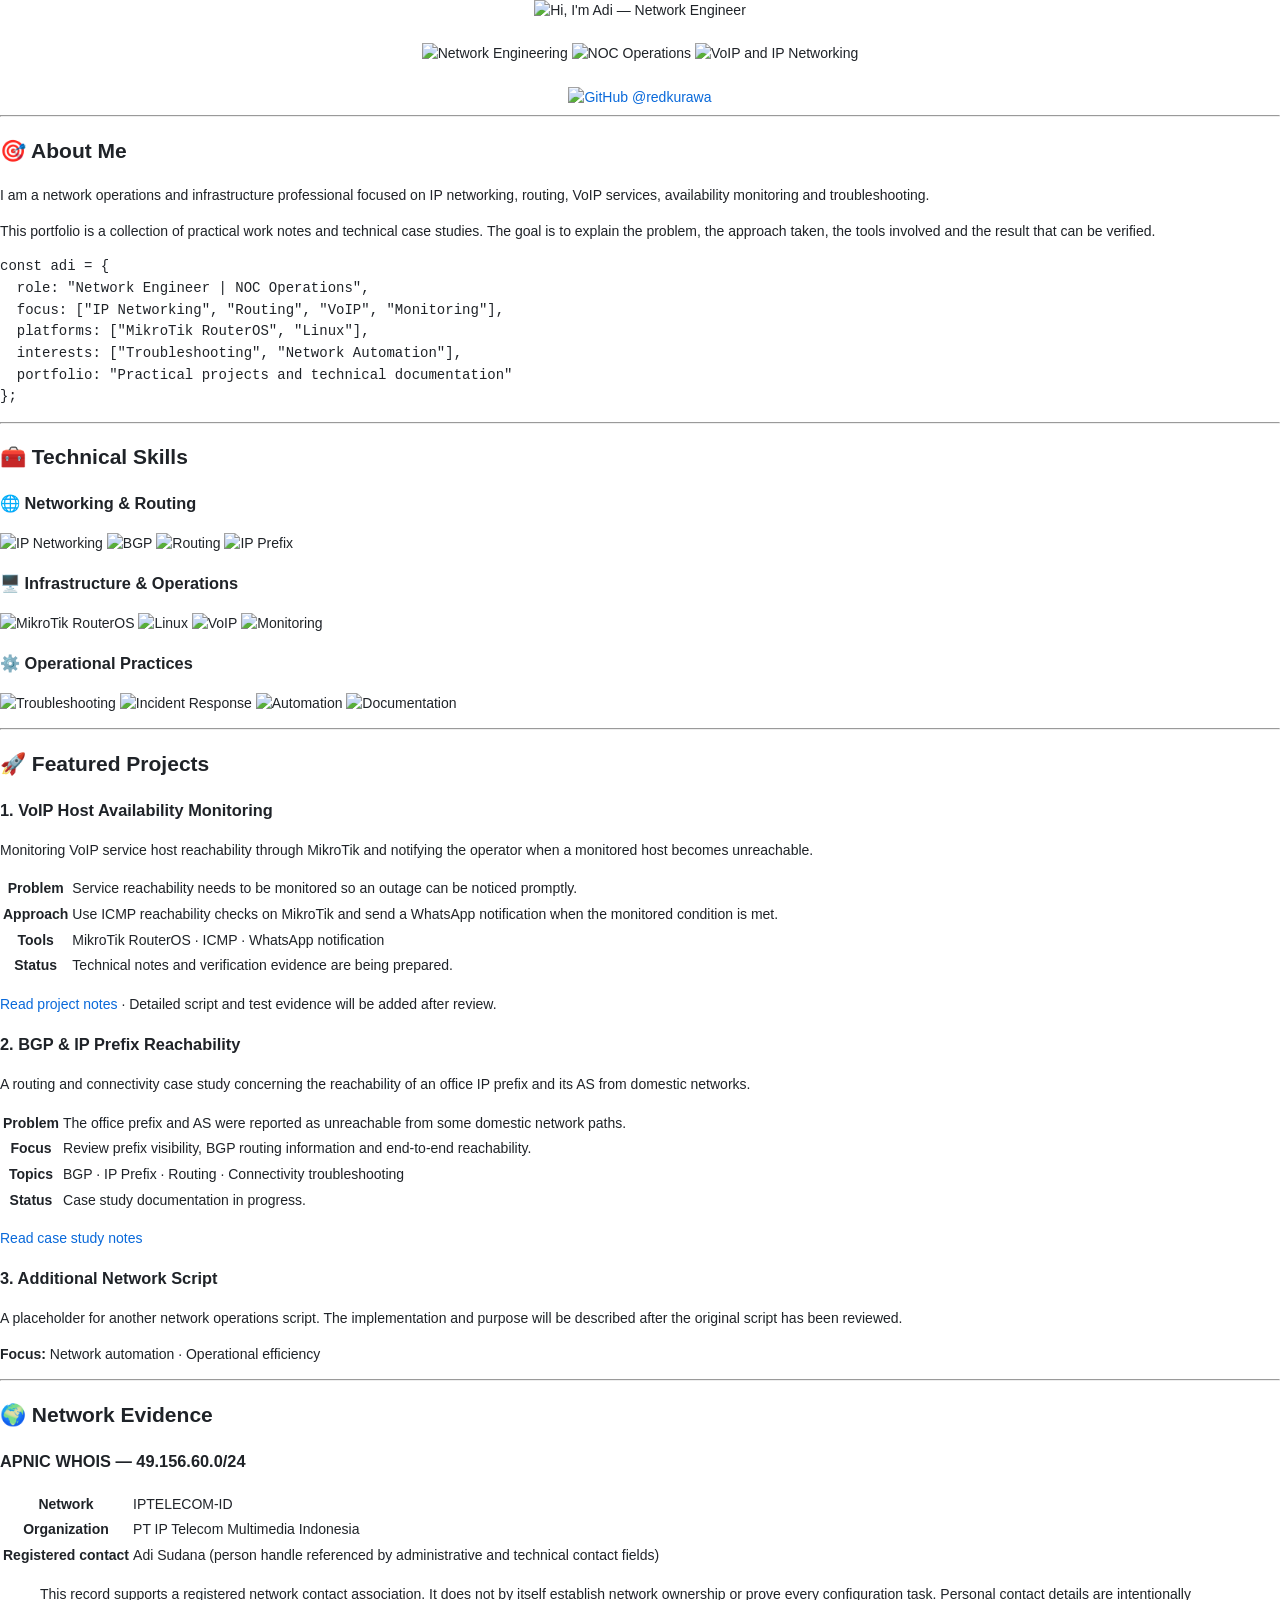
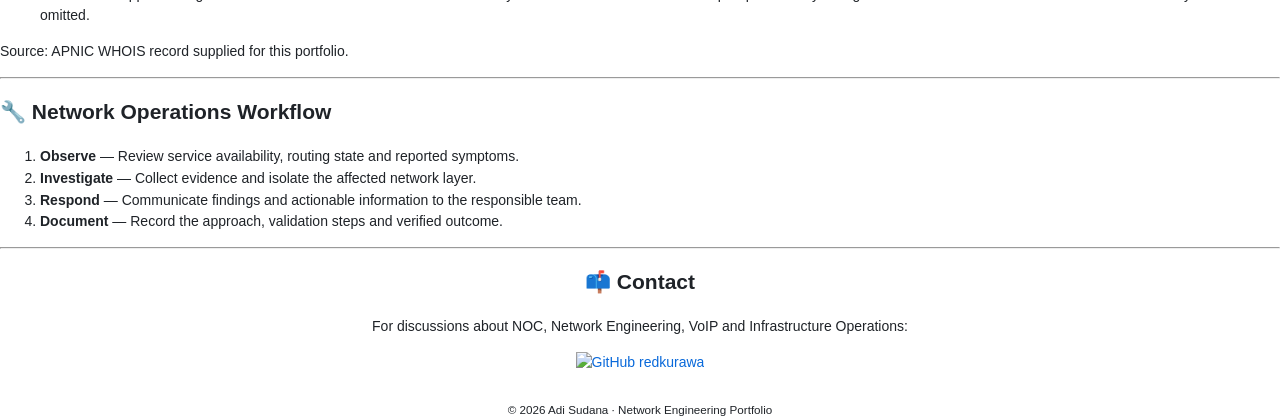
==== commit abdc28c1: "Rebuild portfolio to match profile README presentation" ====
--- a/index.html
+++ b/index.html
@@ -3,106 +3,128 @@
 <head>
   <meta charset="utf-8">
   <meta name="viewport" content="width=device-width, initial-scale=1">
-  <meta name="description" content="Adi Sudana — Network Engineering and NOC Operations portfolio.">
-  <title>Adi Sudana | NOC Portfolio</title>
+  <meta name="description" content="Adi Sudana — Network Engineering and NOC Operations projects.">
+  <title>Adi Sudana — NOC Portfolio</title>
   <link rel="stylesheet" href="styles.css">
 </head>
 <body>
-  <header class="github-header">
-    <a class="github-logo" href="https://github.com/redkurawa" aria-label="GitHub profile">●</a>
-    <a href="https://github.com/redkurawa">redkurawa</a>
-    <span>/</span>
-    <strong>noc-portfolio</strong>
-    <span class="visibility">Public</span>
-  </header>
+  <main class="markdown-body">
+    <div align="center">
+      <img class="banner" src="https://capsule-render.vercel.app/api?type=waving&color=0:0D1117,100:2386C8&height=190&section=header&text=Hi%20I'm%20Adi&fontSize=64&fontColor=FFFFFF&animation=fadeIn&fontAlignY=38&desc=Network%20Engineer%20%7C%20NOC%20Operations%20%7C%20VoIP%20%26%20IP%20Infrastructure&descAlignY=60&descSize=15" alt="Hi, I'm Adi — Network Engineer">
+      <br><br>
+      <img src="https://img.shields.io/badge/Network_Engineering-0D1117?style=for-the-badge&logo=cisco&logoColor=white" alt="Network Engineering">
+      <img src="https://img.shields.io/badge/NOC_Operations-0D1117?style=for-the-badge&logo=หน้&logoColor=white" alt="NOC Operations">
+      <img src="https://img.shields.io/badge/VoIP_&_IP_Networking-0D1117?style=for-the-badge&logo=linux&logoColor=white" alt="VoIP and IP Networking">
+      <br><br>
+      <a href="https://github.com/redkurawa"><img src="https://img.shields.io/badge/GitHub-@redkurawa-181717?style=for-the-badge&logo=github&logoColor=white" alt="GitHub @redkurawa"></a>
+    </div>
 
-  <main class="layout">
-    <aside class="profile">
-      <div class="avatar">AS</div>
-      <h1>Adi Sudana</h1>
-      <p class="handle">redkurawa</p>
-      <p class="role">Network Engineer · NOC Operations</p>
-      <p class="bio">Network operations, IP networking, routing, VoIP infrastructure and practical automation.</p>
-      <a class="profile-link" href="https://github.com/redkurawa" target="_blank" rel="noopener noreferrer">View GitHub profile</a>
-      <div class="profile-meta">
-        <p>⌖ Indonesia</p>
-        <p>◉ Network Engineering</p>
-      </div>
-      <h2>Focus areas</h2>
-      <div class="topics">
-        <span>IP Networking</span><span>MikroTik</span><span>BGP</span><span>VoIP</span><span>Linux</span><span>Monitoring</span><span>Automation</span>
-      </div>
-    </aside>
+    <hr>
 
-    <div class="main-column">
-      <nav class="tabs">
-        <a class="selected" href="#readme">Overview</a>
-        <a href="#projects">Projects</a>
-        <a href="#evidence">Network Evidence</a>
-      </nav>
+    <h2>🎯 About Me</h2>
+    <p>I am a network operations and infrastructure professional focused on IP networking, routing, VoIP services, availability monitoring and troubleshooting.</p>
+    <p>This portfolio is a collection of practical work notes and technical case studies. The goal is to explain the problem, the approach taken, the tools involved and the result that can be verified.</p>
 
-      <article class="readme" id="readme">
-        <div class="file-heading">
-          <span class="file-icon">▤</span>
-          <strong>README.md</strong>
-          <span class="file-muted">Network Engineering Portfolio</span>
-        </div>
+    <div class="code-wrap">
+      <pre><code>const adi = {
+  role: "Network Engineer | NOC Operations",
+  focus: ["IP Networking", "Routing", "VoIP", "Monitoring"],
+  platforms: ["MikroTik RouterOS", "Linux"],
+  interests: ["Troubleshooting", "Network Automation"],
+  portfolio: "Practical projects and technical documentation"
+};</code></pre>
+    </div>
 
-        <div class="readme-body">
-          <h1>👋 Hi, I'm Adi Sudana</h1>
-          <p class="lead">Network Engineer | NOC Operations | VoIP &amp; IP Infrastructure</p>
-          <hr>
+    <hr>
 
-          <h2>🎯 About Me</h2>
-          <p>I work with network and infrastructure operations, with a focus on service availability, connectivity troubleshooting, routing and VoIP environments.</p>
-          <p>This page collects practical projects, technical notes and supporting evidence from network operations work. Project descriptions will be expanded with sanitized configurations, scripts, validation steps and verified results.</p>
+    <h2>🧰 Technical Skills</h2>
+    <h3>🌐 Networking &amp; Routing</h3>
+    <p class="badges">
+      <img src="https://img.shields.io/badge/IP_Networking-1565C0?style=for-the-badge" alt="IP Networking">
+      <img src="https://img.shields.io/badge/BGP-1565C0?style=for-the-badge" alt="BGP">
+      <img src="https://img.shields.io/badge/Routing-1565C0?style=for-the-badge" alt="Routing">
+      <img src="https://img.shields.io/badge/IP_Prefix-1565C0?style=for-the-badge" alt="IP Prefix">
+    </p>
+    <h3>🖥️ Infrastructure &amp; Operations</h3>
+    <p class="badges">
+      <img src="https://img.shields.io/badge/MikroTik_RouterOS-D71920?style=for-the-badge&logo=mikrotik&logoColor=white" alt="MikroTik RouterOS">
+      <img src="https://img.shields.io/badge/Linux-FCC624?style=for-the-badge&logo=linux&logoColor=black" alt="Linux">
+      <img src="https://img.shields.io/badge/VoIP-2386C8?style=for-the-badge" alt="VoIP">
+      <img src="https://img.shields.io/badge/Monitoring-2386C8?style=for-the-badge" alt="Monitoring">
+    </p>
+    <h3>⚙️ Operational Practices</h3>
+    <p class="badges">
+      <img src="https://img.shields.io/badge/Troubleshooting-6F42C1?style=for-the-badge" alt="Troubleshooting">
+      <img src="https://img.shields.io/badge/Incident_Response-6F42C1?style=for-the-badge" alt="Incident Response">
+      <img src="https://img.shields.io/badge/Automation-6F42C1?style=for-the-badge" alt="Automation">
+      <img src="https://img.shields.io/badge/Documentation-6F42C1?style=for-the-badge" alt="Documentation">
+    </p>
 
-          <h2>🧰 Technical Skills</h2>
-          <p class="skill-line"><strong>Networking:</strong> IP Networking · Routing · BGP · IP Prefix Reachability</p>
-          <p class="skill-line"><strong>Infrastructure:</strong> MikroTik RouterOS · VoIP · Linux</p>
-          <p class="skill-line"><strong>Operations:</strong> Monitoring · Troubleshooting · Incident Response · Automation</p>
+    <hr>
 
-          <h2 id="projects">📌 Featured Projects</h2>
-          <div class="project">
-            <div class="project-title"><a href="#project-01">VoIP Host Availability Monitoring</a><span class="status">In progress</span></div>
-            <p>Monitoring VoIP host reachability using MikroTik, with WhatsApp notifications when a monitored host becomes unreachable.</p>
-            <p class="project-tech"><strong>Tools:</strong> MikroTik RouterOS · ICMP · WhatsApp notification</p>
-          </div>
-          <div class="project">
-            <div class="project-title"><a href="#project-02">BGP &amp; IP Prefix Reachability</a><span class="status">Case study</span></div>
-            <p>Investigation of an office IP prefix and AS reachability issue observed from domestic networks.</p>
-            <p class="project-tech"><strong>Topics:</strong> BGP · IP Prefix · Routing · Connectivity troubleshooting</p>
-          </div>
-          <div class="project">
-            <div class="project-title"><a href="#project-03">Additional Network Script</a><span class="status">Planned</span></div>
-            <p>Reserved for another network operations script. Its purpose and implementation will be documented after reviewing the source script.</p>
-            <p class="project-tech"><strong>Focus:</strong> Network automation · Operations</p>
-          </div>
+    <h2>🚀 Featured Projects</h2>
+    <h3>1. VoIP Host Availability Monitoring</h3>
+    <p>Monitoring VoIP service host reachability through MikroTik and notifying the operator when a monitored host becomes unreachable.</p>
+    <table>
+      <tbody>
+        <tr><th>Problem</th><td>Service reachability needs to be monitored so an outage can be noticed promptly.</td></tr>
+        <tr><th>Approach</th><td>Use ICMP reachability checks on MikroTik and send a WhatsApp notification when the monitored condition is met.</td></tr>
+        <tr><th>Tools</th><td>MikroTik RouterOS · ICMP · WhatsApp notification</td></tr>
+        <tr><th>Status</th><td>Technical notes and verification evidence are being prepared.</td></tr>
+      </tbody>
+    </table>
+    <p><a href="#project-01">Read project notes</a> · <span class="muted">Detailed script and test evidence will be added after review.</span></p>
 
-          <h2 id="evidence">🌐 Network Evidence</h2>
-          <div class="evidence">
-            <h3>APNIC WHOIS — 49.156.60.0/24</h3>
-            <p><strong>Network:</strong> IPTELECOM-ID · PT IP Telecom Multimedia Indonesia</p>
-            <p><strong>Registered contact:</strong> Adi Sudana (person handle referenced by the administrative and technical contact fields)</p>
-            <p>This record supports a registered network contact association. It does not by itself establish network ownership or prove every configuration task. Personal contact details are omitted.</p>
-            <p class="source">Source: APNIC WHOIS record supplied for this portfolio.</p>
-          </div>
+    <h3>2. BGP &amp; IP Prefix Reachability</h3>
+    <p>A routing and connectivity case study concerning the reachability of an office IP prefix and its AS from domestic networks.</p>
+    <table>
+      <tbody>
+        <tr><th>Problem</th><td>The office prefix and AS were reported as unreachable from some domestic network paths.</td></tr>
+        <tr><th>Focus</th><td>Review prefix visibility, BGP routing information and end-to-end reachability.</td></tr>
+        <tr><th>Topics</th><td>BGP · IP Prefix · Routing · Connectivity troubleshooting</td></tr>
+        <tr><th>Status</th><td>Case study documentation in progress.</td></tr>
+      </tbody>
+    </table>
+    <p><a href="#project-02">Read case study notes</a></p>
 
-          <h2>⚙️ How I Approach Network Operations</h2>
-          <ol>
-            <li><strong>Observe</strong> — Review service availability, routing state and reported symptoms.</li>
-            <li><strong>Investigate</strong> — Collect evidence and isolate the affected network layer.</li>
-            <li><strong>Respond</strong> — Communicate findings and actionable information to the responsible team.</li>
-            <li><strong>Document</strong> — Record the approach, validation and verified outcome.</li>
-          </ol>
+    <h3>3. Additional Network Script</h3>
+    <p>A placeholder for another network operations script. The implementation and purpose will be described after the original script has been reviewed.</p>
+    <p><strong>Focus:</strong> Network automation · Operational efficiency</p>
 
-          <h2>📫 Contact</h2>
-          <p>Open to opportunities related to NOC, Network Engineering, VoIP and Infrastructure Operations.</p>
-          <p><a href="https://github.com/redkurawa" target="_blank" rel="noopener noreferrer">GitHub: @redkurawa</a></p>
-        </div>
-      </article>
+    <hr>
 
-      <footer>© <span id="year"></span> Adi Sudana · NOC Portfolio</footer>
+    <h2>🌍 Network Evidence</h2>
+    <h3>APNIC WHOIS — 49.156.60.0/24</h3>
+    <table>
+      <tbody>
+        <tr><th>Network</th><td>IPTELECOM-ID</td></tr>
+        <tr><th>Organization</th><td>PT IP Telecom Multimedia Indonesia</td></tr>
+        <tr><th>Registered contact</th><td>Adi Sudana (person handle referenced by administrative and technical contact fields)</td></tr>
+      </tbody>
+    </table>
+    <blockquote>
+      <p>This record supports a registered network contact association. It does not by itself establish network ownership or prove every configuration task. Personal contact details are intentionally omitted.</p>
+    </blockquote>
+    <p class="muted">Source: APNIC WHOIS record supplied for this portfolio.</p>
+
+    <hr>
+
+    <h2>🔧 Network Operations Workflow</h2>
+    <ol>
+      <li><strong>Observe</strong> — Review service availability, routing state and reported symptoms.</li>
+      <li><strong>Investigate</strong> — Collect evidence and isolate the affected network layer.</li>
+      <li><strong>Respond</strong> — Communicate findings and actionable information to the responsible team.</li>
+      <li><strong>Document</strong> — Record the approach, validation steps and verified outcome.</li>
+    </ol>
+
+    <hr>
+
+    <div align="center">
+      <h2>📫 Contact</h2>
+      <p>For discussions about NOC, Network Engineering, VoIP and Infrastructure Operations:</p>
+      <a href="https://github.com/redkurawa"><img src="https://img.shields.io/badge/GitHub-redkurawa-181717?style=for-the-badge&logo=github&logoColor=white" alt="GitHub redkurawa"></a>
+      <br><br>
+      <sub>© <span id="year"></span> Adi Sudana · Network Engineering Portfolio</sub>
     </div>
   </main>
   <script src="script.js"></script>
--- a/styles.css
+++ b/styles.css
@@ -1 +1 @@
-:root{color-scheme:light;--text:#1f2328;--muted:#656d76;--subtle:#f6f8fa;--border:#d1d9e0;--blue:#0969da;--green:#1a7f37}*{box-sizing:border-box}html{scroll-behavior:smooth;scroll-padding-top:24px}body{margin:0;background:#fff;color:var(--text);font:14px/1.55 -apple-system,BlinkMacSystemFont,"Segoe UI",Helvetica,Arial,sans-serif}a{color:var(--blue);text-decoration:none}a:hover{text-decoration:underline}.topbar{height:64px;background:#f6f8fa;border-bottom:1px solid var(--border)}.topbar-inner{max-width:1280px;height:100%;margin:auto;padding:0 32px;display:flex;align-items:center;gap:10px}.github-mark{width:32px;height:32px;border-radius:50%;display:grid;place-items:center;background:#24292f;color:white;font-size:20px;font-weight:700;text-decoration:none}.topbar-profile,.topbar-inner strong{font-size:14px}.topbar-profile{font-weight:600;color:var(--text)}.topbar-separator{color:#8c959f}.public-label,.repo-visibility{border:1px solid var(--border);border-radius:20px;padding:1px 8px;color:var(--muted);font-size:11px}.page-layout{max-width:1280px;margin:30px auto 0;padding:0 32px;display:grid;grid-template-columns:296px minmax(0,1fr);gap:34px}.profile-column{padding:0 0 30px}.avatar{width:100%;aspect-ratio:1;border-radius:50%;background:linear-gradient(145deg,#dce8f8,#edf2f8);border:1px solid var(--border);display:grid;place-items:center;color:#315b91;font-size:74px;font-weight:600;letter-spacing:-5px}.profile-column h1{font-size:26px;line-height:1.25;margin:16px 0 0;font-weight:600;letter-spacing:-.5px}.username{font-size:20px;color:var(--muted);margin:0 0 16px}.bio{font-size:15px;font-weight:600;margin:0 0 7px}.profile-summary{color:var(--muted);font-size:14px;margin:0 0 16px}.profile-button{display:block;text-align:center;background:var(--subtle);border:1px solid var(--border);border-radius:6px;color:var(--text);font-weight:600;padding:5px 14px}.profile-button:hover{background:#eef1f4;text-decoration:none}.profile-details{margin:17px 0 22px;color:var(--muted);font-size:13px}.profile-details p{margin:7px 0}.profile-details span{display:inline-block;width:21px;color:#59636e}.skills{border-top:1px solid var(--border);padding-top:15px}.skills h2{font-size:14px;margin:0 0 10px}.skill-list{display:flex;gap:6px;flex-wrap:wrap}.skill-list span,.readme-meta span{border:1px solid var(--border);border-radius:20px;padding:2px 9px;color:#59636e;font-size:11px}.content-column{min-width:0}.repo-tabs{height:49px;display:flex;align-items:stretch;gap:25px;border-bottom:1px solid var(--border);margin-bottom:26px}.repo-tabs a{display:flex;align-items:center;gap:7px;color:#59636e;font-size:13px;padding:0 2px;border-bottom:2px solid transparent}.repo-tabs a.active{font-weight:600;color:var(--text);border-bottom-color:#fd8c73}.tab-count{background:#eff1f3;border-radius:12px;padding:0 7px;font-size:11px}.overview-section,.projects-section,.evidence-section,.workflow-section{margin-bottom:32px}.section-title-row{display:flex;align-items:center;justify-content:space-between;gap:12px;margin-bottom:13px}.section-title-row h2,.workflow-section h2{font-size:16px;font-weight:600;margin:0}.small-label{font-size:10px;color:#8c959f;letter-spacing:.5px}.overview-section p{color:#59636e;margin:9px 0}.readme-intro{font-size:15px!important;color:var(--text)!important}.readme-meta{display:flex;gap:7px;flex-wrap:wrap;margin-top:14px}.repo-card{border:1px solid var(--border);border-radius:6px;padding:16px;margin-bottom:12px}.repo-card-heading{display:flex;justify-content:space-between;align-items:flex-start;gap:12px}.repo-card-heading>div{display:flex;align-items:center;gap:8px;flex-wrap:wrap}.repo-card-heading a{font-size:14px;font-weight:600}.repo-icon{color:#59636e;font-size:14px}.repo-number{font-size:11px;color:#8c959f}.repo-card>p{font-size:13px;color:#59636e;margin:9px 0 14px}.repo-card-footer{display:flex;align-items:center;gap:8px;flex-wrap:wrap;font-size:11px;color:#59636e}.language-dot{width:11px;height:11px;border-radius:50%;display:inline-block}.routeros{background:#3572a5}.routing{background:#8250df}.script{background:#e3b341}.repo-status{margin-left:auto;color:#8c959f;font-size:11px}.evidence-card{border:1px solid var(--border);border-radius:6px;padding:17px}.evidence-heading{display:flex;justify-content:space-between;align-items:flex-start;gap:12px}.evidence-kicker{font-size:10px;color:#656d76;letter-spacing:.5px}.evidence-heading h3{font-size:20px;margin:3px 0;font-weight:600}.evidence-heading p{font-size:12px;color:var(--muted);margin:0}.evidence-badge{font-size:10px;color:var(--green);border:1px solid #a9d6b5;border-radius:20px;padding:2px 8px;white-space:nowrap}.evidence-grid{display:grid;grid-template-columns:1fr 1fr;gap:13px;margin:18px 0}.evidence-grid div{min-width:0}.evidence-grid dt{font-size:11px;color:var(--muted)}.evidence-grid dd{font-size:13px;font-weight:600;margin:2px 0}.evidence-note{font-size:12px;color:#59636e;background:var(--subtle);padding:11px 13px;border-radius:5px;margin:0}.source-note{font-size:10px;color:#8c959f;margin:10px 0 0}.workflow-section ol{list-style:none;margin:13px 0 0;padding:0;display:grid;grid-template-columns:1fr 1fr;gap:10px}.workflow-section li{border:1px solid var(--border);border-radius:6px;padding:12px;display:flex;flex-direction:column;gap:4px}.workflow-section li strong{font-size:13px}.workflow-section li span{font-size:12px;color:var(--muted)}.page-footer{border-top:1px solid var(--border);padding:18px 0 28px;display:flex;justify-content:space-between;color:#8c959f;font-size:12px}@media(max-width:850px){.page-layout{grid-template-columns:230px minmax(0,1fr);gap:24px}.avatar{font-size:58px}}@media(max-width:650px){.topbar-inner{padding:0 16px}.page-layout{display:block;margin-top:20px;padding:0 16px}.profile-column{display:grid;grid-template-columns:76px minmax(0,1fr);column-gap:15px;align-items:start;padding-bottom:18px}.avatar{width:76px;grid-row:1/5;font-size:28px;letter-spacing:-2px}.profile-column h1{font-size:20px;margin:2px 0 0}.username{font-size:14px;margin:0}.bio{font-size:12px;margin-top:4px}.profile-summary{font-size:12px;margin:5px 0 0}.profile-button,.profile-details,.skills{grid-column:1/-1}.profile-button{margin-top:13px}.profile-details{margin:8px 0 0}.skills{margin-top:12px;padding-top:12px}.repo-tabs{gap:16px;overflow-x:auto}.repo-tabs a{white-space:nowrap;font-size:12px}.repo-card{padding:13px}.repo-status{margin-left:0;width:100%}.evidence-grid{grid-template-columns:1fr 1fr}.workflow-section ol{grid-template-columns:1fr}.section-title-row{align-items:flex-start}.small-label{white-space:nowrap}}+*{box-sizing:border-box}html{scroll-behavior:smooth;scroll-padding-top:20px}body{margin:0;background:#fff;color:#1f2328;font:14px/1.55 -apple-system,BlinkMacSystemFont,"Segoe UI",Helvetica,Arial,sans-serif}a{color:#0969da;text-decoration:none}a:hover{text-decoration:underline}.github-header{height:62px;background:#f6f8fa;border-bottom:1px solid #d1d9e0;display:flex;align-items:center;gap:10px;padding:0 max(24px,calc((100% - 1180px)/2));font-size:14px}.github-header>a:not(.github-logo){color:#1f2328}.github-header>span{color:#656d76}.github-header strong{font-weight:600}.github-logo{width:31px;height:31px;border-radius:50%;background:#24292f;color:#fff;display:grid;place-items:center;font-size:13px}.visibility{border:1px solid #d1d9e0;border-radius:20px;padding:1px 8px;font-size:11px;color:#656d76}.layout{max-width:1180px;margin:28px auto 0;padding:0 24px;display:grid;grid-template-columns:245px minmax(0,1fr);gap:30px}.profile{padding:0 0 25px}.avatar{width:100%;aspect-ratio:1;border-radius:50%;border:1px solid #d1d9e0;background:#eaf1f8;color:#315b91;display:grid;place-items:center;font-size:68px;font-weight:600;letter-spacing:-5px}.profile h1{font-size:24px;line-height:1.25;font-weight:600;margin:14px 0 0;letter-spacing:-.5px}.handle{font-size:19px;color:#656d76;margin:0 0 13px}.role{font-weight:600;margin:0 0 5px}.bio{color:#656d76;margin:0 0 14px}.profile-link{display:block;text-align:center;color:#1f2328;background:#f6f8fa;border:1px solid #d1d9e0;border-radius:6px;padding:5px 12px;font-weight:600}.profile-link:hover{background:#eef1f4;text-decoration:none}.profile-meta{font-size:12px;color:#656d76;margin:14px 0 18px}.profile-meta p{margin:6px 0}.profile h2{font-size:14px;margin:0 0 9px}.topics{display:flex;flex-wrap:wrap;gap:6px}.topics span{border:1px solid #d1d9e0;border-radius:20px;padding:2px 8px;font-size:11px;color:#59636e}.main-column{min-width:0}.tabs{height:46px;display:flex;gap:24px;border-bottom:1px solid #d1d9e0;margin-bottom:20px}.tabs a{display:flex;align-items:center;padding:0 2px;color:#59636e;border-bottom:2px solid transparent;font-size:13px}.tabs a.selected{color:#1f2328;font-weight:600;border-bottom-color:#fd8c73}.readme{border:1px solid #d1d9e0;border-radius:6px;overflow:hidden}.file-heading{height:43px;padding:0 15px;display:flex;align-items:center;gap:8px;border-bottom:1px solid #d1d9e0;background:#fff;font-size:12px}.file-icon{color:#656d76}.file-muted{color:#8c959f}.readme-body{padding:24px 30px 30px}.readme-body h1{font-size:29px;line-height:1.25;letter-spacing:-.7px;margin:0 0 5px;font-weight:650}.readme-body .lead{font-size:14px;color:#656d76;margin:0 0 20px}.readme-body hr{border:0;border-top:1px solid #d8dee4;margin:20px 0}.readme-body h2{font-size:20px;line-height:1.3;margin:27px 0 12px;padding-bottom:7px;border-bottom:1px solid #d8dee4;font-weight:600;letter-spacing:-.3px}.readme-body h2:first-of-type{margin-top:20px}.readme-body p{margin:9px 0;color:#333b44}.skill-line{font-size:13px}.project{padding:12px 0 13px;border-bottom:1px solid #eaeef2}.project:last-of-type{border-bottom:0}.project-title{display:flex;align-items:center;gap:10px;flex-wrap:wrap}.project-title a{font-weight:600;font-size:14px}.status{font-size:10px;border:1px solid #d1d9e0;border-radius:20px;color:#656d76;padding:1px 8px}.project p{font-size:13px;color:#59636e;margin:7px 0}.project .project-tech{font-size:12px;color:#656d76}.evidence{border:1px solid #d1d9e0;border-radius:6px;padding:14px 16px;background:#fff}.evidence h3{font-size:15px;margin:0 0 8px}.evidence p{font-size:12px;color:#59636e;margin:6px 0}.evidence .source{font-size:11px;color:#8c959f;margin-top:10px}.readme-body ol{padding-left:22px}.readme-body li{padding:3px 0}.readme-body li strong{font-weight:600}.main-column>footer{padding:20px 0 30px;text-align:center;color:#8c959f;font-size:11px}@media(max-width:760px){.github-header{padding:0 16px}.layout{display:block;padding:0 16px;margin-top:18px}.profile{display:grid;grid-template-columns:76px minmax(0,1fr);column-gap:14px;align-items:start;padding-bottom:18px}.avatar{width:76px;grid-row:1/5;font-size:28px;letter-spacing:-2px}.profile h1{font-size:19px;margin:0}.handle{font-size:14px;margin:0}.role{font-size:12px;margin-top:3px}.bio{font-size:12px;margin:4px 0 0}.profile-link,.profile-meta,.profile h2,.topics{grid-column:1/-1}.profile-link{margin-top:12px}.profile-meta{margin:7px 0}.profile h2{margin-top:10px}.tabs{gap:17px;overflow-x:auto}.tabs a{white-space:nowrap;font-size:12px}.readme-body{padding:19px 16px 23px}.readme-body h1{font-size:24px}.readme-body h2{font-size:18px}.project-title{gap:7px}}
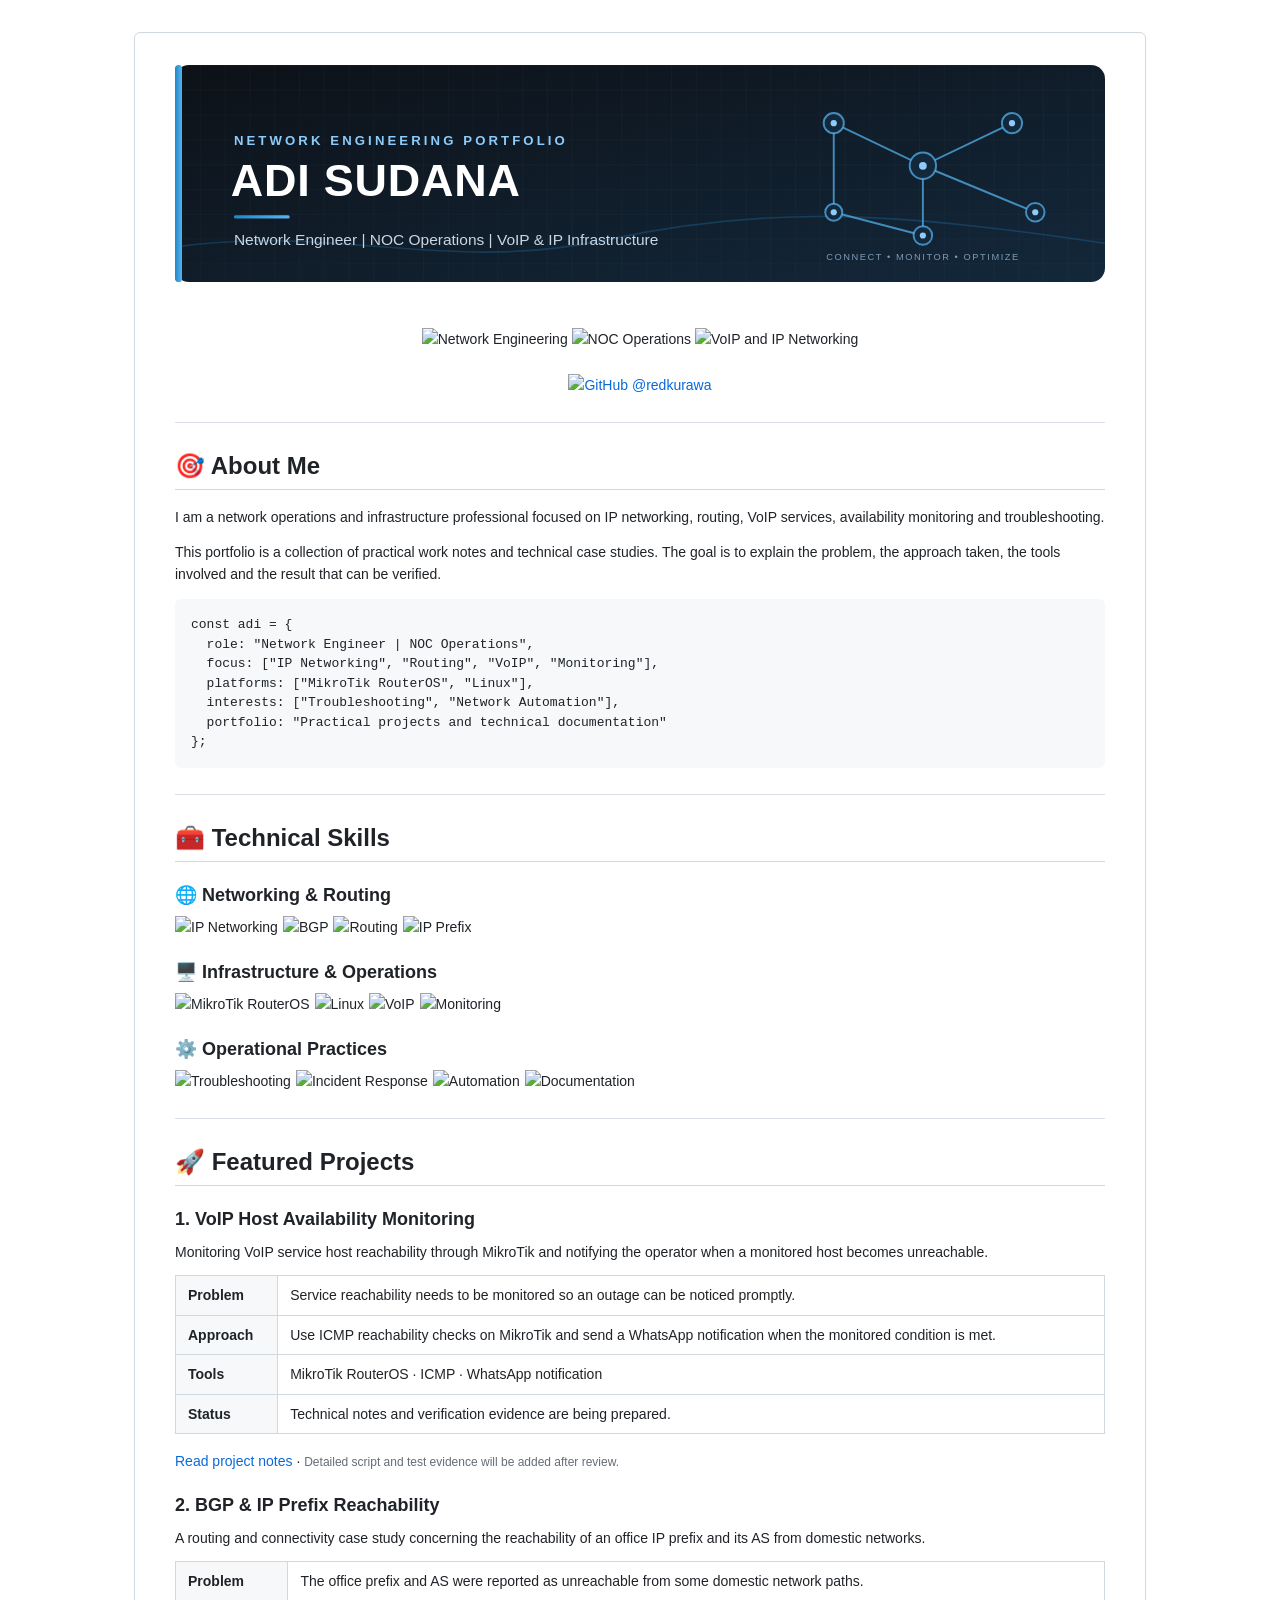
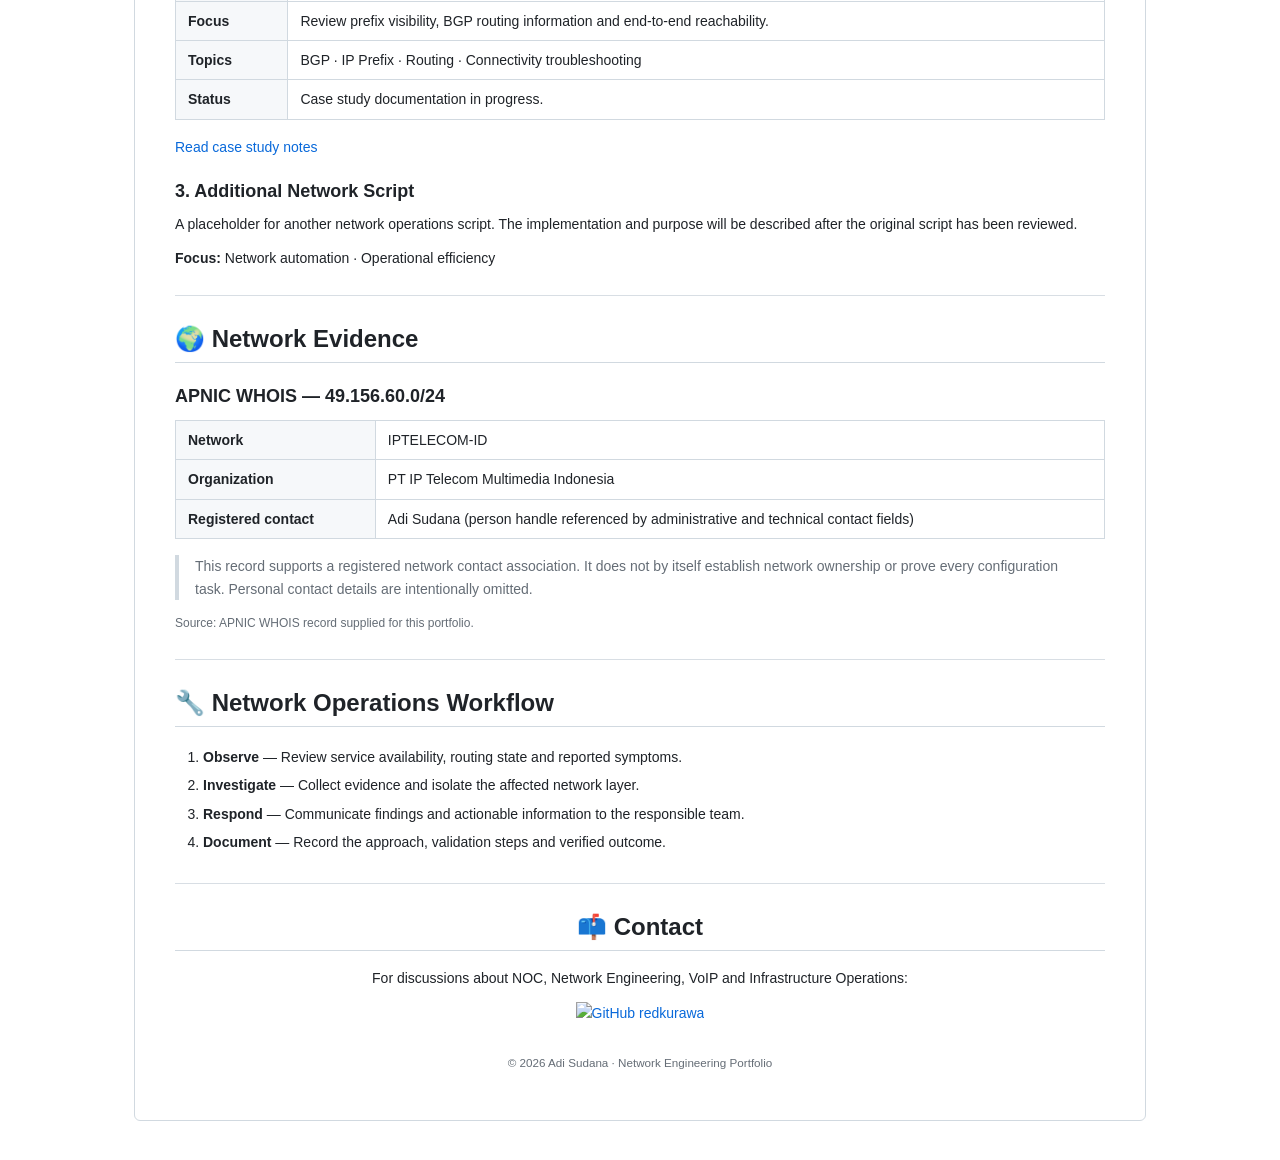
==== commit 5e6f69c0: "Replace external banner with local SVG asset" ====
--- a/index.html
+++ b/index.html
@@ -10,7 +10,7 @@
 <body>
   <main class="markdown-body">
     <div align="center">
-      <img class="banner" src="https://capsule-render.vercel.app/api?type=waving&color=0:0D1117,100:2386C8&height=190&section=header&text=Hi%20I'm%20Adi&fontSize=64&fontColor=FFFFFF&animation=fadeIn&fontAlignY=38&desc=Network%20Engineer%20%7C%20NOC%20Operations%20%7C%20VoIP%20%26%20IP%20Infrastructure&descAlignY=60&descSize=15" alt="Hi, I'm Adi — Network Engineer">
+      <img class="banner" src="assets/banner.svg" alt="Adi Sudana — Network Engineer | NOC Operations | VoIP &amp; IP Infrastructure">
       <br><br>
       <img src="https://img.shields.io/badge/Network_Engineering-0D1117?style=for-the-badge&logo=cisco&logoColor=white" alt="Network Engineering">
       <img src="https://img.shields.io/badge/NOC_Operations-0D1117?style=for-the-badge&logo=หน้&logoColor=white" alt="NOC Operations">
--- a/styles.css
+++ b/styles.css
@@ -1 +1 @@
-*{box-sizing:border-box}html{scroll-behavior:smooth;scroll-padding-top:20px}body{margin:0;background:#fff;color:#1f2328;font:14px/1.55 -apple-system,BlinkMacSystemFont,"Segoe UI",Helvetica,Arial,sans-serif}a{color:#0969da;text-decoration:none}a:hover{text-decoration:underline}.github-header{height:62px;background:#f6f8fa;border-bottom:1px solid #d1d9e0;display:flex;align-items:center;gap:10px;padding:0 max(24px,calc((100% - 1180px)/2));font-size:14px}.github-header>a:not(.github-logo){color:#1f2328}.github-header>span{color:#656d76}.github-header strong{font-weight:600}.github-logo{width:31px;height:31px;border-radius:50%;background:#24292f;color:#fff;display:grid;place-items:center;font-size:13px}.visibility{border:1px solid #d1d9e0;border-radius:20px;padding:1px 8px;font-size:11px;color:#656d76}.layout{max-width:1180px;margin:28px auto 0;padding:0 24px;display:grid;grid-template-columns:245px minmax(0,1fr);gap:30px}.profile{padding:0 0 25px}.avatar{width:100%;aspect-ratio:1;border-radius:50%;border:1px solid #d1d9e0;background:#eaf1f8;color:#315b91;display:grid;place-items:center;font-size:68px;font-weight:600;letter-spacing:-5px}.profile h1{font-size:24px;line-height:1.25;font-weight:600;margin:14px 0 0;letter-spacing:-.5px}.handle{font-size:19px;color:#656d76;margin:0 0 13px}.role{font-weight:600;margin:0 0 5px}.bio{color:#656d76;margin:0 0 14px}.profile-link{display:block;text-align:center;color:#1f2328;background:#f6f8fa;border:1px solid #d1d9e0;border-radius:6px;padding:5px 12px;font-weight:600}.profile-link:hover{background:#eef1f4;text-decoration:none}.profile-meta{font-size:12px;color:#656d76;margin:14px 0 18px}.profile-meta p{margin:6px 0}.profile h2{font-size:14px;margin:0 0 9px}.topics{display:flex;flex-wrap:wrap;gap:6px}.topics span{border:1px solid #d1d9e0;border-radius:20px;padding:2px 8px;font-size:11px;color:#59636e}.main-column{min-width:0}.tabs{height:46px;display:flex;gap:24px;border-bottom:1px solid #d1d9e0;margin-bottom:20px}.tabs a{display:flex;align-items:center;padding:0 2px;color:#59636e;border-bottom:2px solid transparent;font-size:13px}.tabs a.selected{color:#1f2328;font-weight:600;border-bottom-color:#fd8c73}.readme{border:1px solid #d1d9e0;border-radius:6px;overflow:hidden}.file-heading{height:43px;padding:0 15px;display:flex;align-items:center;gap:8px;border-bottom:1px solid #d1d9e0;background:#fff;font-size:12px}.file-icon{color:#656d76}.file-muted{color:#8c959f}.readme-body{padding:24px 30px 30px}.readme-body h1{font-size:29px;line-height:1.25;letter-spacing:-.7px;margin:0 0 5px;font-weight:650}.readme-body .lead{font-size:14px;color:#656d76;margin:0 0 20px}.readme-body hr{border:0;border-top:1px solid #d8dee4;margin:20px 0}.readme-body h2{font-size:20px;line-height:1.3;margin:27px 0 12px;padding-bottom:7px;border-bottom:1px solid #d8dee4;font-weight:600;letter-spacing:-.3px}.readme-body h2:first-of-type{margin-top:20px}.readme-body p{margin:9px 0;color:#333b44}.skill-line{font-size:13px}.project{padding:12px 0 13px;border-bottom:1px solid #eaeef2}.project:last-of-type{border-bottom:0}.project-title{display:flex;align-items:center;gap:10px;flex-wrap:wrap}.project-title a{font-weight:600;font-size:14px}.status{font-size:10px;border:1px solid #d1d9e0;border-radius:20px;color:#656d76;padding:1px 8px}.project p{font-size:13px;color:#59636e;margin:7px 0}.project .project-tech{font-size:12px;color:#656d76}.evidence{border:1px solid #d1d9e0;border-radius:6px;padding:14px 16px;background:#fff}.evidence h3{font-size:15px;margin:0 0 8px}.evidence p{font-size:12px;color:#59636e;margin:6px 0}.evidence .source{font-size:11px;color:#8c959f;margin-top:10px}.readme-body ol{padding-left:22px}.readme-body li{padding:3px 0}.readme-body li strong{font-weight:600}.main-column>footer{padding:20px 0 30px;text-align:center;color:#8c959f;font-size:11px}@media(max-width:760px){.github-header{padding:0 16px}.layout{display:block;padding:0 16px;margin-top:18px}.profile{display:grid;grid-template-columns:76px minmax(0,1fr);column-gap:14px;align-items:start;padding-bottom:18px}.avatar{width:76px;grid-row:1/5;font-size:28px;letter-spacing:-2px}.profile h1{font-size:19px;margin:0}.handle{font-size:14px;margin:0}.role{font-size:12px;margin-top:3px}.bio{font-size:12px;margin:4px 0 0}.profile-link,.profile-meta,.profile h2,.topics{grid-column:1/-1}.profile-link{margin-top:12px}.profile-meta{margin:7px 0}.profile h2{margin-top:10px}.tabs{gap:17px;overflow-x:auto}.tabs a{white-space:nowrap;font-size:12px}.readme-body{padding:19px 16px 23px}.readme-body h1{font-size:24px}.readme-body h2{font-size:18px}.project-title{gap:7px}}+*{box-sizing:border-box}html{scroll-behavior:smooth}body{margin:0;background:#fff;color:#1f2328;font-family:-apple-system,BlinkMacSystemFont,"Segoe UI",Helvetica,Arial,sans-serif;font-size:14px;line-height:1.6}.markdown-body{max-width:1012px;margin:32px auto;padding:32px 40px 48px;background:#fff;border:1px solid #d1d9e0;border-radius:6px;overflow-wrap:break-word}.markdown-body .banner{display:block;width:100%;height:auto;border-radius:3px}.markdown-body h1,.markdown-body h2,.markdown-body h3{font-weight:600;line-height:1.25}.markdown-body h2{font-size:24px;margin:28px 0 16px;padding-bottom:8px;border-bottom:1px solid #d1d9e0}.markdown-body h3{font-size:18px;margin:22px 0 10px}.markdown-body p{margin:0 0 12px}.markdown-body hr{height:0;border:0;border-top:1px solid #d8dee4;margin:26px 0}.markdown-body a{color:#0969da;text-decoration:none}.markdown-body a:hover{text-decoration:underline}.markdown-body .badges{display:flex;flex-wrap:wrap;align-items:center;gap:5px;margin:8px 0 16px}.markdown-body .badges img,.markdown-body [align=center] img:not(.banner){max-width:100%;height:auto;vertical-align:middle}.markdown-body pre{margin:14px 0;padding:16px;overflow:auto;background:#f6f8fa;border-radius:6px;font-size:13px;line-height:1.5}.markdown-body code{font-family:ui-monospace,SFMono-Regular,Consolas,"Liberation Mono",monospace}.markdown-body table{width:100%;border-collapse:collapse;margin:12px 0 16px;display:table}.markdown-body th,.markdown-body td{border:1px solid #d1d9e0;padding:8px 12px;text-align:left;vertical-align:top}.markdown-body th{font-weight:600;background:#f6f8fa;white-space:nowrap}.markdown-body blockquote{margin:14px 0;padding:0 16px;color:#656d76;border-left:4px solid #d1d9e0}.markdown-body blockquote p{margin:0}.markdown-body ol{padding-left:28px}.markdown-body li{padding:3px 0}.markdown-body .muted{color:#656d76;font-size:12px}.markdown-body sub{color:#656d76}@media(max-width:700px){.markdown-body{margin:0;border:0;border-radius:0;padding:20px 16px 32px}.markdown-body h2{font-size:21px}.markdown-body h3{font-size:17px}.markdown-body table{font-size:12px}.markdown-body th,.markdown-body td{padding:7px}.markdown-body th{white-space:normal}.markdown-body pre{font-size:12px}.markdown-body .badges{gap:4px}.markdown-body .badges img{height:23px}}
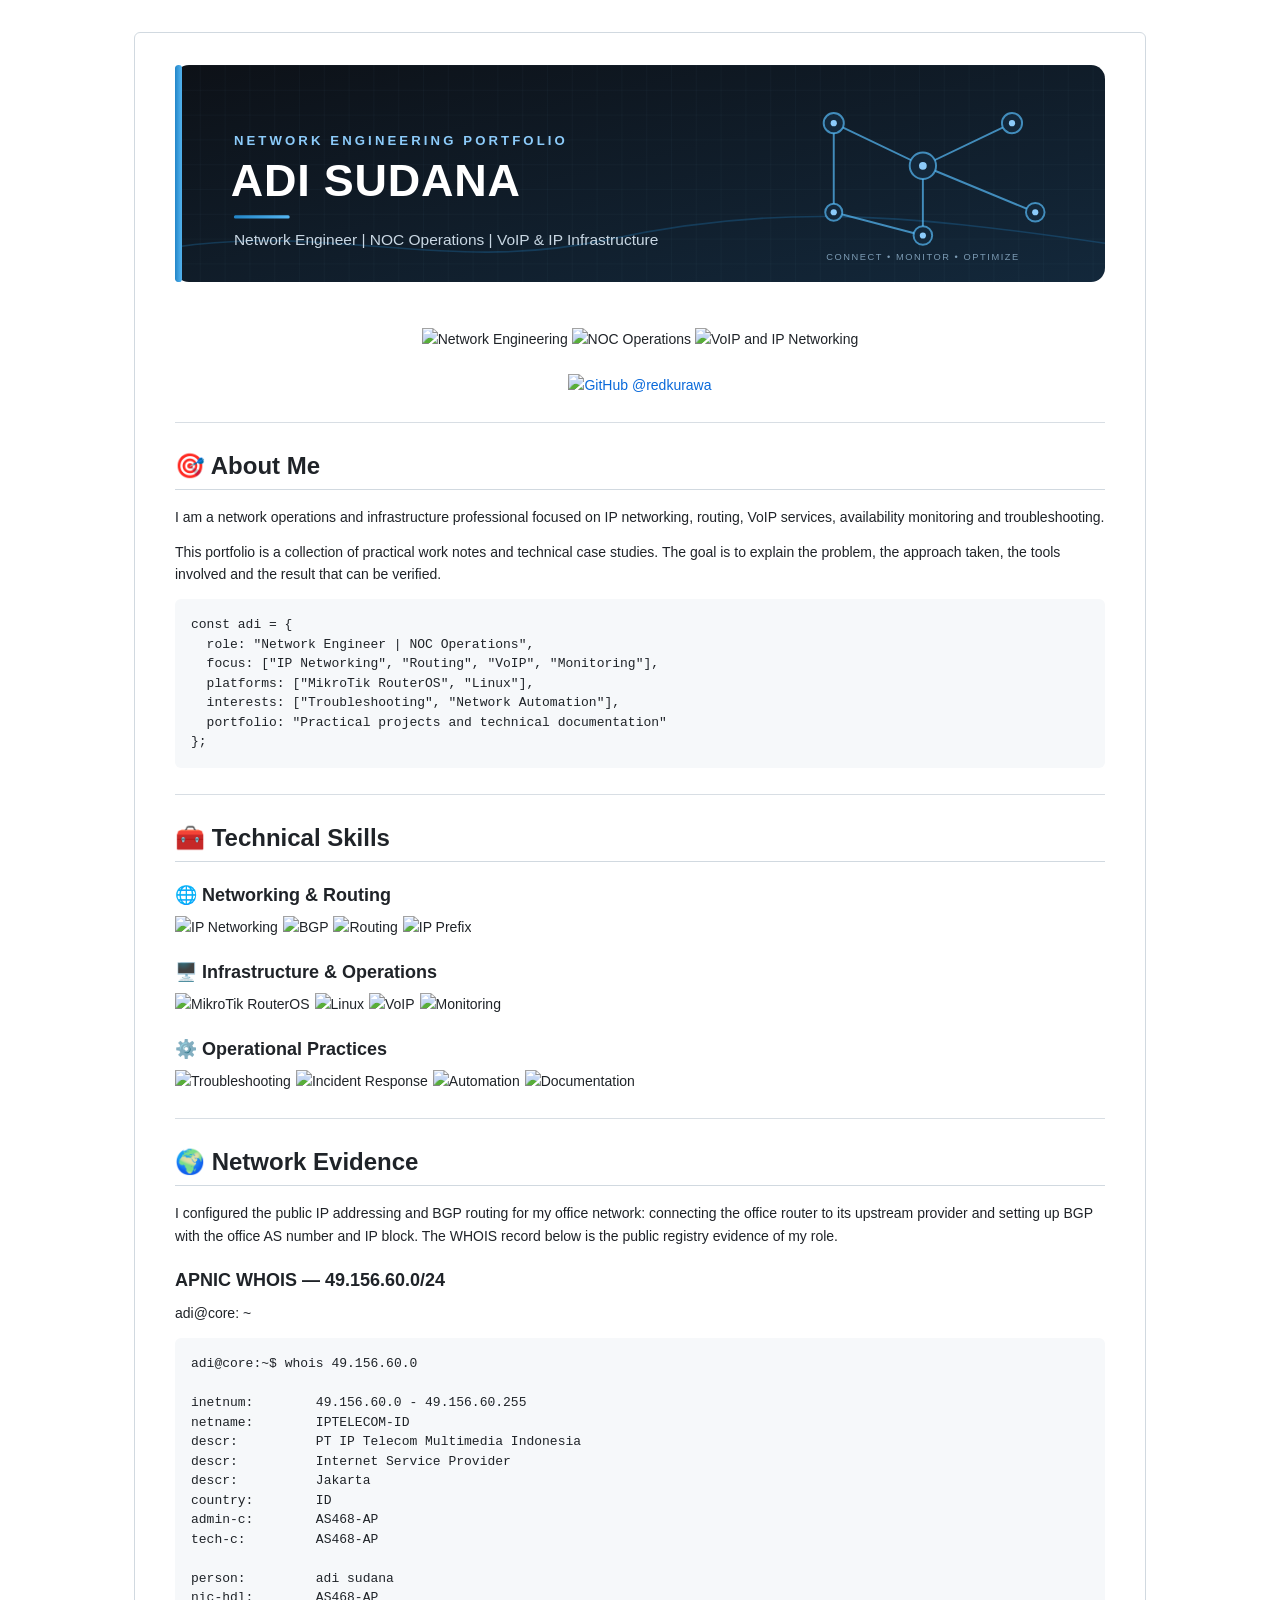
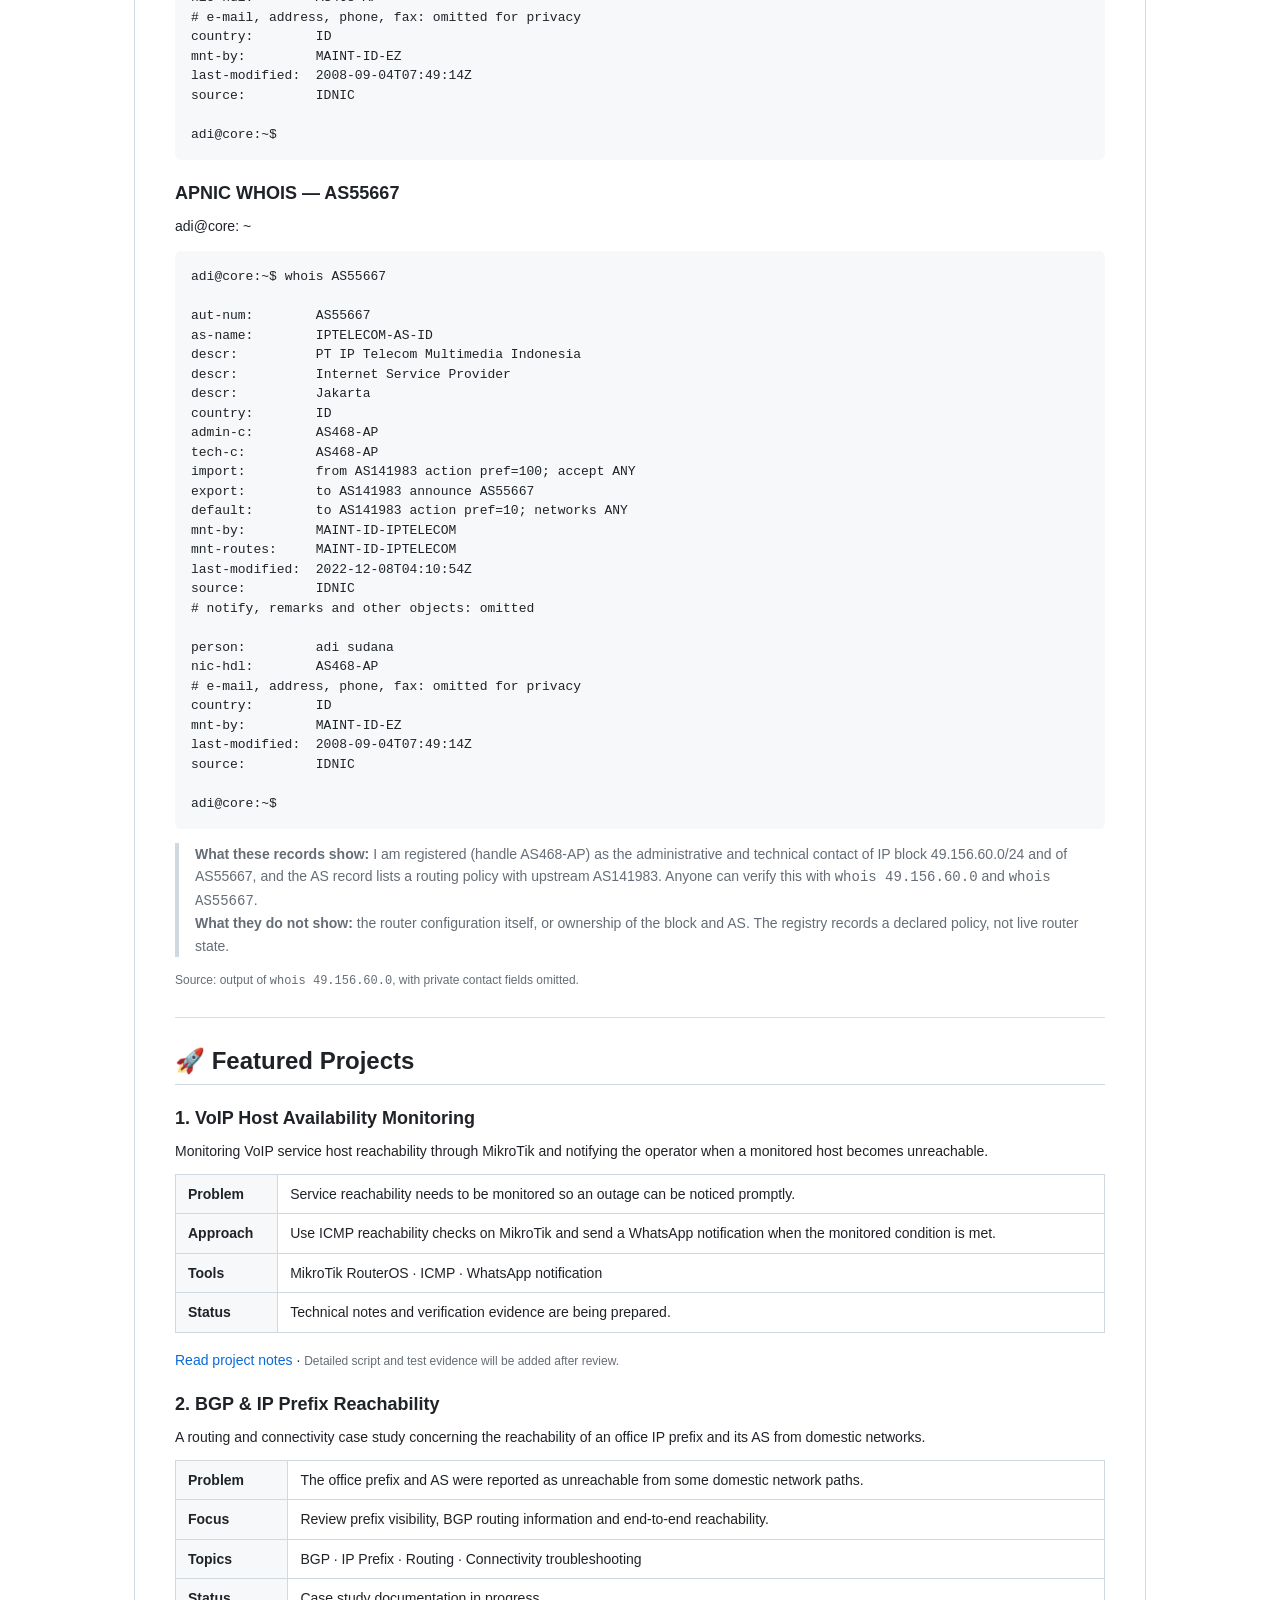
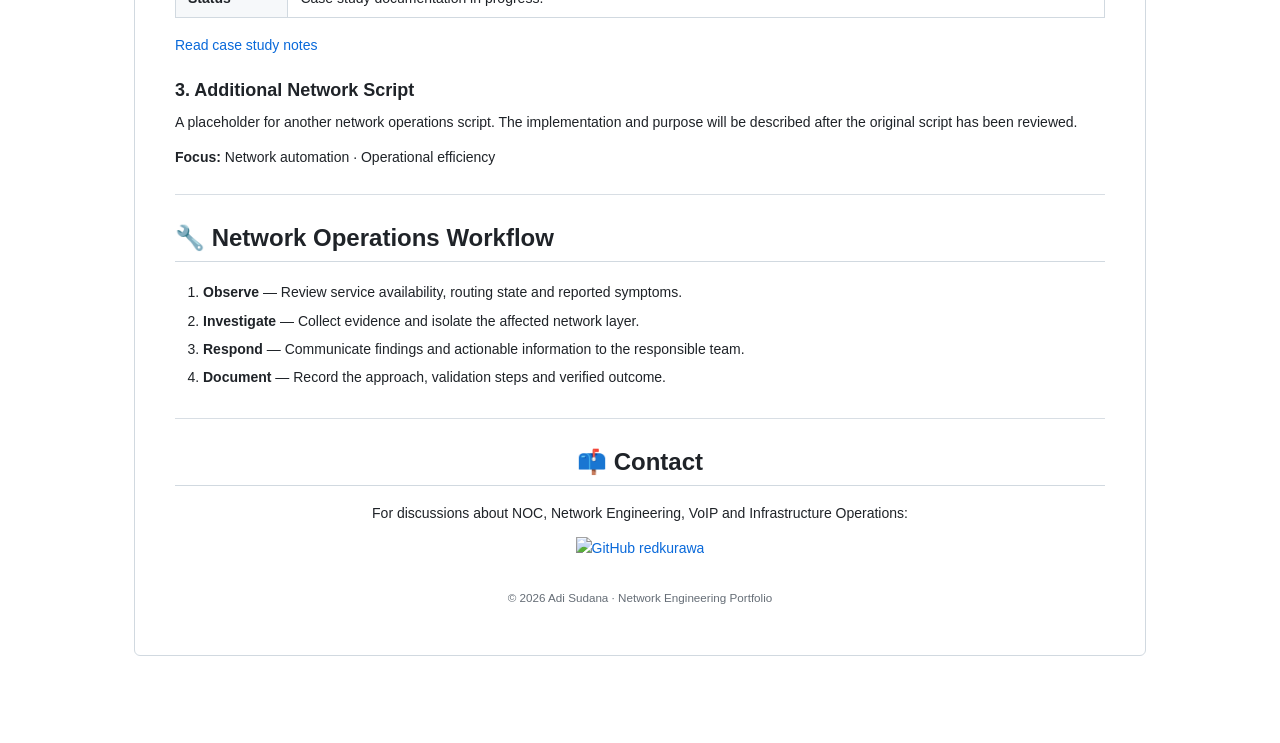
==== commit f1532b71: "Move Network Evidence section above Featured Projects" ====
--- a/index.html
+++ b/index.html
@@ -1,132 +1,347 @@
 <!doctype html>
 <html lang="en">
-<head>
-  <meta charset="utf-8">
-  <meta name="viewport" content="width=device-width, initial-scale=1">
-  <meta name="description" content="Adi Sudana — Network Engineering and NOC Operations projects.">
-  <title>Adi Sudana — NOC Portfolio</title>
-  <link rel="stylesheet" href="styles.css">
-</head>
-<body>
-  <main class="markdown-body">
-    <div align="center">
-      <img class="banner" src="assets/banner.svg" alt="Adi Sudana — Network Engineer | NOC Operations | VoIP &amp; IP Infrastructure">
-      <br><br>
-      <img src="https://img.shields.io/badge/Network_Engineering-0D1117?style=for-the-badge&logo=cisco&logoColor=white" alt="Network Engineering">
-      <img src="https://img.shields.io/badge/NOC_Operations-0D1117?style=for-the-badge&logo=หน้&logoColor=white" alt="NOC Operations">
-      <img src="https://img.shields.io/badge/VoIP_&_IP_Networking-0D1117?style=for-the-badge&logo=linux&logoColor=white" alt="VoIP and IP Networking">
-      <br><br>
-      <a href="https://github.com/redkurawa"><img src="https://img.shields.io/badge/GitHub-@redkurawa-181717?style=for-the-badge&logo=github&logoColor=white" alt="GitHub @redkurawa"></a>
-    </div>
-
-    <hr>
-
-    <h2>🎯 About Me</h2>
-    <p>I am a network operations and infrastructure professional focused on IP networking, routing, VoIP services, availability monitoring and troubleshooting.</p>
-    <p>This portfolio is a collection of practical work notes and technical case studies. The goal is to explain the problem, the approach taken, the tools involved and the result that can be verified.</p>
-
-    <div class="code-wrap">
-      <pre><code>const adi = {
+  <head>
+    <meta charset="utf-8" />
+    <meta name="viewport" content="width=device-width, initial-scale=1" />
+    <meta
+      name="description"
+      content="Adi Sudana — Network Engineering and NOC Operations projects."
+    />
+    <title>Adi Sudana — NOC Portfolio</title>
+    <link rel="stylesheet" href="styles.css" />
+  </head>
+  <body>
+    <main class="markdown-body">
+      <div align="center">
+        <img
+          class="banner"
+          src="assets/banner.svg"
+          alt="Adi Sudana — Network Engineer | NOC Operations | VoIP &amp; IP Infrastructure"
+        />
+        <br /><br />
+        <img
+          src="https://img.shields.io/badge/Network_Engineering-0D1117?style=for-the-badge&logo=cisco&logoColor=white"
+          alt="Network Engineering"
+        />
+        <img
+          src="https://img.shields.io/badge/NOC_Operations-0D1117?style=for-the-badge&logo=หน้&logoColor=white"
+          alt="NOC Operations"
+        />
+        <img
+          src="https://img.shields.io/badge/VoIP_&_IP_Networking-0D1117?style=for-the-badge&logo=linux&logoColor=white"
+          alt="VoIP and IP Networking"
+        />
+        <br /><br />
+        <a href="https://github.com/redkurawa"
+          ><img
+            src="https://img.shields.io/badge/GitHub-@redkurawa-181717?style=for-the-badge&logo=github&logoColor=white"
+            alt="GitHub @redkurawa"
+        /></a>
+      </div>
+
+      <hr />
+
+      <h2>🎯 About Me</h2>
+      <p>
+        I am a network operations and infrastructure professional focused on IP
+        networking, routing, VoIP services, availability monitoring and
+        troubleshooting.
+      </p>
+      <p>
+        This portfolio is a collection of practical work notes and technical
+        case studies. The goal is to explain the problem, the approach taken,
+        the tools involved and the result that can be verified.
+      </p>
+
+      <div class="code-wrap">
+        <pre><code>const adi = {
   role: "Network Engineer | NOC Operations",
   focus: ["IP Networking", "Routing", "VoIP", "Monitoring"],
   platforms: ["MikroTik RouterOS", "Linux"],
   interests: ["Troubleshooting", "Network Automation"],
   portfolio: "Practical projects and technical documentation"
 };</code></pre>
-    </div>
-
-    <hr>
-
-    <h2>🧰 Technical Skills</h2>
-    <h3>🌐 Networking &amp; Routing</h3>
-    <p class="badges">
-      <img src="https://img.shields.io/badge/IP_Networking-1565C0?style=for-the-badge" alt="IP Networking">
-      <img src="https://img.shields.io/badge/BGP-1565C0?style=for-the-badge" alt="BGP">
-      <img src="https://img.shields.io/badge/Routing-1565C0?style=for-the-badge" alt="Routing">
-      <img src="https://img.shields.io/badge/IP_Prefix-1565C0?style=for-the-badge" alt="IP Prefix">
-    </p>
-    <h3>🖥️ Infrastructure &amp; Operations</h3>
-    <p class="badges">
-      <img src="https://img.shields.io/badge/MikroTik_RouterOS-D71920?style=for-the-badge&logo=mikrotik&logoColor=white" alt="MikroTik RouterOS">
-      <img src="https://img.shields.io/badge/Linux-FCC624?style=for-the-badge&logo=linux&logoColor=black" alt="Linux">
-      <img src="https://img.shields.io/badge/VoIP-2386C8?style=for-the-badge" alt="VoIP">
-      <img src="https://img.shields.io/badge/Monitoring-2386C8?style=for-the-badge" alt="Monitoring">
-    </p>
-    <h3>⚙️ Operational Practices</h3>
-    <p class="badges">
-      <img src="https://img.shields.io/badge/Troubleshooting-6F42C1?style=for-the-badge" alt="Troubleshooting">
-      <img src="https://img.shields.io/badge/Incident_Response-6F42C1?style=for-the-badge" alt="Incident Response">
-      <img src="https://img.shields.io/badge/Automation-6F42C1?style=for-the-badge" alt="Automation">
-      <img src="https://img.shields.io/badge/Documentation-6F42C1?style=for-the-badge" alt="Documentation">
-    </p>
-
-    <hr>
-
-    <h2>🚀 Featured Projects</h2>
-    <h3>1. VoIP Host Availability Monitoring</h3>
-    <p>Monitoring VoIP service host reachability through MikroTik and notifying the operator when a monitored host becomes unreachable.</p>
-    <table>
-      <tbody>
-        <tr><th>Problem</th><td>Service reachability needs to be monitored so an outage can be noticed promptly.</td></tr>
-        <tr><th>Approach</th><td>Use ICMP reachability checks on MikroTik and send a WhatsApp notification when the monitored condition is met.</td></tr>
-        <tr><th>Tools</th><td>MikroTik RouterOS · ICMP · WhatsApp notification</td></tr>
-        <tr><th>Status</th><td>Technical notes and verification evidence are being prepared.</td></tr>
-      </tbody>
-    </table>
-    <p><a href="#project-01">Read project notes</a> · <span class="muted">Detailed script and test evidence will be added after review.</span></p>
-
-    <h3>2. BGP &amp; IP Prefix Reachability</h3>
-    <p>A routing and connectivity case study concerning the reachability of an office IP prefix and its AS from domestic networks.</p>
-    <table>
-      <tbody>
-        <tr><th>Problem</th><td>The office prefix and AS were reported as unreachable from some domestic network paths.</td></tr>
-        <tr><th>Focus</th><td>Review prefix visibility, BGP routing information and end-to-end reachability.</td></tr>
-        <tr><th>Topics</th><td>BGP · IP Prefix · Routing · Connectivity troubleshooting</td></tr>
-        <tr><th>Status</th><td>Case study documentation in progress.</td></tr>
-      </tbody>
-    </table>
-    <p><a href="#project-02">Read case study notes</a></p>
-
-    <h3>3. Additional Network Script</h3>
-    <p>A placeholder for another network operations script. The implementation and purpose will be described after the original script has been reviewed.</p>
-    <p><strong>Focus:</strong> Network automation · Operational efficiency</p>
-
-    <hr>
-
-    <h2>🌍 Network Evidence</h2>
-    <h3>APNIC WHOIS — 49.156.60.0/24</h3>
-    <table>
-      <tbody>
-        <tr><th>Network</th><td>IPTELECOM-ID</td></tr>
-        <tr><th>Organization</th><td>PT IP Telecom Multimedia Indonesia</td></tr>
-        <tr><th>Registered contact</th><td>Adi Sudana (person handle referenced by administrative and technical contact fields)</td></tr>
-      </tbody>
-    </table>
-    <blockquote>
-      <p>This record supports a registered network contact association. It does not by itself establish network ownership or prove every configuration task. Personal contact details are intentionally omitted.</p>
-    </blockquote>
-    <p class="muted">Source: APNIC WHOIS record supplied for this portfolio.</p>
-
-    <hr>
-
-    <h2>🔧 Network Operations Workflow</h2>
-    <ol>
-      <li><strong>Observe</strong> — Review service availability, routing state and reported symptoms.</li>
-      <li><strong>Investigate</strong> — Collect evidence and isolate the affected network layer.</li>
-      <li><strong>Respond</strong> — Communicate findings and actionable information to the responsible team.</li>
-      <li><strong>Document</strong> — Record the approach, validation steps and verified outcome.</li>
-    </ol>
-
-    <hr>
-
-    <div align="center">
-      <h2>📫 Contact</h2>
-      <p>For discussions about NOC, Network Engineering, VoIP and Infrastructure Operations:</p>
-      <a href="https://github.com/redkurawa"><img src="https://img.shields.io/badge/GitHub-redkurawa-181717?style=for-the-badge&logo=github&logoColor=white" alt="GitHub redkurawa"></a>
-      <br><br>
-      <sub>© <span id="year"></span> Adi Sudana · Network Engineering Portfolio</sub>
-    </div>
-  </main>
-  <script src="script.js"></script>
-</body>
-</html>+      </div>
+
+      <hr />
+
+      <h2>🧰 Technical Skills</h2>
+      <h3>🌐 Networking &amp; Routing</h3>
+      <p class="badges">
+        <img
+          src="https://img.shields.io/badge/IP_Networking-1565C0?style=for-the-badge"
+          alt="IP Networking"
+        />
+        <img
+          src="https://img.shields.io/badge/BGP-1565C0?style=for-the-badge"
+          alt="BGP"
+        />
+        <img
+          src="https://img.shields.io/badge/Routing-1565C0?style=for-the-badge"
+          alt="Routing"
+        />
+        <img
+          src="https://img.shields.io/badge/IP_Prefix-1565C0?style=for-the-badge"
+          alt="IP Prefix"
+        />
+      </p>
+      <h3>🖥️ Infrastructure &amp; Operations</h3>
+      <p class="badges">
+        <img
+          src="https://img.shields.io/badge/MikroTik_RouterOS-D71920?style=for-the-badge&logo=mikrotik&logoColor=white"
+          alt="MikroTik RouterOS"
+        />
+        <img
+          src="https://img.shields.io/badge/Linux-FCC624?style=for-the-badge&logo=linux&logoColor=black"
+          alt="Linux"
+        />
+        <img
+          src="https://img.shields.io/badge/VoIP-2386C8?style=for-the-badge"
+          alt="VoIP"
+        />
+        <img
+          src="https://img.shields.io/badge/Monitoring-2386C8?style=for-the-badge"
+          alt="Monitoring"
+        />
+      </p>
+      <h3>⚙️ Operational Practices</h3>
+      <p class="badges">
+        <img
+          src="https://img.shields.io/badge/Troubleshooting-6F42C1?style=for-the-badge"
+          alt="Troubleshooting"
+        />
+        <img
+          src="https://img.shields.io/badge/Incident_Response-6F42C1?style=for-the-badge"
+          alt="Incident Response"
+        />
+        <img
+          src="https://img.shields.io/badge/Automation-6F42C1?style=for-the-badge"
+          alt="Automation"
+        />
+        <img
+          src="https://img.shields.io/badge/Documentation-6F42C1?style=for-the-badge"
+          alt="Documentation"
+        />
+      </p>
+
+      <hr />
+
+      <h2>🌍 Network Evidence</h2>
+      <p>
+        I configured the public IP addressing and BGP routing for my office
+        network: connecting the office router to its upstream provider and
+        setting up BGP with the office AS number and IP block. The WHOIS record
+        below is the public registry evidence of my role.
+      </p>
+      <h3>APNIC WHOIS — 49.156.60.0/24</h3>
+      <div class="terminal">
+        <div class="terminal-bar">
+          <span class="terminal-dot terminal-dot-red"></span>
+          <span class="terminal-dot terminal-dot-yellow"></span>
+          <span class="terminal-dot terminal-dot-green"></span>
+          <span class="terminal-title">adi@core: ~</span>
+        </div>
+        <pre><code><span class="t-user">adi@core</span><span class="t-sep">:</span><span class="t-path">~</span><span class="t-sep">$</span> whois 49.156.60.0
+
+<span class="t-key">inetnum:</span>        49.156.60.0 - 49.156.60.255
+<span class="t-key">netname:</span>        IPTELECOM-ID
+<span class="t-key">descr:</span>          PT IP Telecom Multimedia Indonesia
+<span class="t-key">descr:</span>          Internet Service Provider
+<span class="t-key">descr:</span>          Jakarta
+<span class="t-key">country:</span>        ID
+<span class="t-key">admin-c:</span>        <span class="t-handle">AS468-AP</span>
+<span class="t-key">tech-c:</span>         <span class="t-handle">AS468-AP</span>
+
+<span class="t-key">person:</span>         adi sudana
+<span class="t-key">nic-hdl:</span>        <span class="t-handle">AS468-AP</span>
+<span class="t-comment"># e-mail, address, phone, fax: omitted for privacy</span>
+<span class="t-key">country:</span>        ID
+<span class="t-key">mnt-by:</span>         MAINT-ID-EZ
+<span class="t-key">last-modified:</span>  2008-09-04T07:49:14Z
+<span class="t-key">source:</span>         IDNIC
+
+<span class="t-user">adi@core</span><span class="t-sep">:</span><span class="t-path">~</span><span class="t-sep">$</span> <span class="t-cursor">&nbsp;</span></code></pre>
+      </div>
+
+      <h3>APNIC WHOIS — AS55667</h3>
+      <div class="terminal">
+        <div class="terminal-bar">
+          <span class="terminal-dot terminal-dot-red"></span>
+          <span class="terminal-dot terminal-dot-yellow"></span>
+          <span class="terminal-dot terminal-dot-green"></span>
+          <span class="terminal-title">adi@core: ~</span>
+        </div>
+        <pre><code><span class="t-user">adi@core</span><span class="t-sep">:</span><span class="t-path">~</span><span class="t-sep">$</span> whois AS55667
+
+<span class="t-key">aut-num:</span>        AS55667
+<span class="t-key">as-name:</span>        IPTELECOM-AS-ID
+<span class="t-key">descr:</span>          PT IP Telecom Multimedia Indonesia
+<span class="t-key">descr:</span>          Internet Service Provider
+<span class="t-key">descr:</span>          Jakarta
+<span class="t-key">country:</span>        ID
+<span class="t-key">admin-c:</span>        <span class="t-handle">AS468-AP</span>
+<span class="t-key">tech-c:</span>         <span class="t-handle">AS468-AP</span>
+<span class="t-key">import:</span>         from AS141983 action pref=100; accept ANY
+<span class="t-key">export:</span>         to AS141983 announce AS55667
+<span class="t-key">default:</span>        to AS141983 action pref=10; networks ANY
+<span class="t-key">mnt-by:</span>         MAINT-ID-IPTELECOM
+<span class="t-key">mnt-routes:</span>     MAINT-ID-IPTELECOM
+<span class="t-key">last-modified:</span>  2022-12-08T04:10:54Z
+<span class="t-key">source:</span>         IDNIC
+<span class="t-comment"># notify, remarks and other objects: omitted</span>
+
+<span class="t-key">person:</span>         adi sudana
+<span class="t-key">nic-hdl:</span>        <span class="t-handle">AS468-AP</span>
+<span class="t-comment"># e-mail, address, phone, fax: omitted for privacy</span>
+<span class="t-key">country:</span>        ID
+<span class="t-key">mnt-by:</span>         MAINT-ID-EZ
+<span class="t-key">last-modified:</span>  2008-09-04T07:49:14Z
+<span class="t-key">source:</span>         IDNIC
+
+<span class="t-user">adi@core</span><span class="t-sep">:</span><span class="t-path">~</span><span class="t-sep">$</span> <span class="t-cursor">&nbsp;</span></code></pre>
+      </div>
+      <blockquote>
+        <p>
+          <strong>What these records show:</strong> I am registered (handle
+          AS468-AP) as the administrative and technical contact of IP block
+          49.156.60.0/24 and of AS55667, and the AS record lists a routing
+          policy with upstream AS141983. Anyone can verify this with
+          <code>whois 49.156.60.0</code> and <code>whois AS55667</code>.<br />
+          <strong>What they do not show:</strong> the router configuration
+          itself, or ownership of the block and AS. The registry records a
+          declared policy, not live router state.
+        </p>
+      </blockquote>
+      <p class="muted">
+        Source: output of <code>whois 49.156.60.0</code>, with private contact
+        fields omitted.
+      </p>
+      <hr />
+
+      <h2>🚀 Featured Projects</h2>
+      <h3>1. VoIP Host Availability Monitoring</h3>
+      <p>
+        Monitoring VoIP service host reachability through MikroTik and notifying
+        the operator when a monitored host becomes unreachable.
+      </p>
+      <table>
+        <tbody>
+          <tr>
+            <th>Problem</th>
+            <td>
+              Service reachability needs to be monitored so an outage can be
+              noticed promptly.
+            </td>
+          </tr>
+          <tr>
+            <th>Approach</th>
+            <td>
+              Use ICMP reachability checks on MikroTik and send a WhatsApp
+              notification when the monitored condition is met.
+            </td>
+          </tr>
+          <tr>
+            <th>Tools</th>
+            <td>MikroTik RouterOS · ICMP · WhatsApp notification</td>
+          </tr>
+          <tr>
+            <th>Status</th>
+            <td>
+              Technical notes and verification evidence are being prepared.
+            </td>
+          </tr>
+        </tbody>
+      </table>
+      <p>
+        <a href="#project-01">Read project notes</a> ·
+        <span class="muted"
+          >Detailed script and test evidence will be added after review.</span
+        >
+      </p>
+
+      <h3>2. BGP &amp; IP Prefix Reachability</h3>
+      <p>
+        A routing and connectivity case study concerning the reachability of an
+        office IP prefix and its AS from domestic networks.
+      </p>
+      <table>
+        <tbody>
+          <tr>
+            <th>Problem</th>
+            <td>
+              The office prefix and AS were reported as unreachable from some
+              domestic network paths.
+            </td>
+          </tr>
+          <tr>
+            <th>Focus</th>
+            <td>
+              Review prefix visibility, BGP routing information and end-to-end
+              reachability.
+            </td>
+          </tr>
+          <tr>
+            <th>Topics</th>
+            <td>BGP · IP Prefix · Routing · Connectivity troubleshooting</td>
+          </tr>
+          <tr>
+            <th>Status</th>
+            <td>Case study documentation in progress.</td>
+          </tr>
+        </tbody>
+      </table>
+      <p><a href="#project-02">Read case study notes</a></p>
+
+      <h3>3. Additional Network Script</h3>
+      <p>
+        A placeholder for another network operations script. The implementation
+        and purpose will be described after the original script has been
+        reviewed.
+      </p>
+      <p><strong>Focus:</strong> Network automation · Operational efficiency</p>
+
+      <hr />
+
+      <h2>🔧 Network Operations Workflow</h2>
+      <ol>
+        <li>
+          <strong>Observe</strong> — Review service availability, routing state
+          and reported symptoms.
+        </li>
+        <li>
+          <strong>Investigate</strong> — Collect evidence and isolate the
+          affected network layer.
+        </li>
+        <li>
+          <strong>Respond</strong> — Communicate findings and actionable
+          information to the responsible team.
+        </li>
+        <li>
+          <strong>Document</strong> — Record the approach, validation steps and
+          verified outcome.
+        </li>
+      </ol>
+
+      <hr />
+
+      <div align="center">
+        <h2>📫 Contact</h2>
+        <p>
+          For discussions about NOC, Network Engineering, VoIP and
+          Infrastructure Operations:
+        </p>
+        <a href="https://github.com/redkurawa"
+          ><img
+            src="https://img.shields.io/badge/GitHub-redkurawa-181717?style=for-the-badge&logo=github&logoColor=white"
+            alt="GitHub redkurawa"
+        /></a>
+        <br /><br />
+        <sub
+          >© <span id="year"></span> Adi Sudana · Network Engineering
+          Portfolio</sub
+        >
+      </div>
+    </main>
+    <script src="script.js"></script>
+  </body>
+</html>
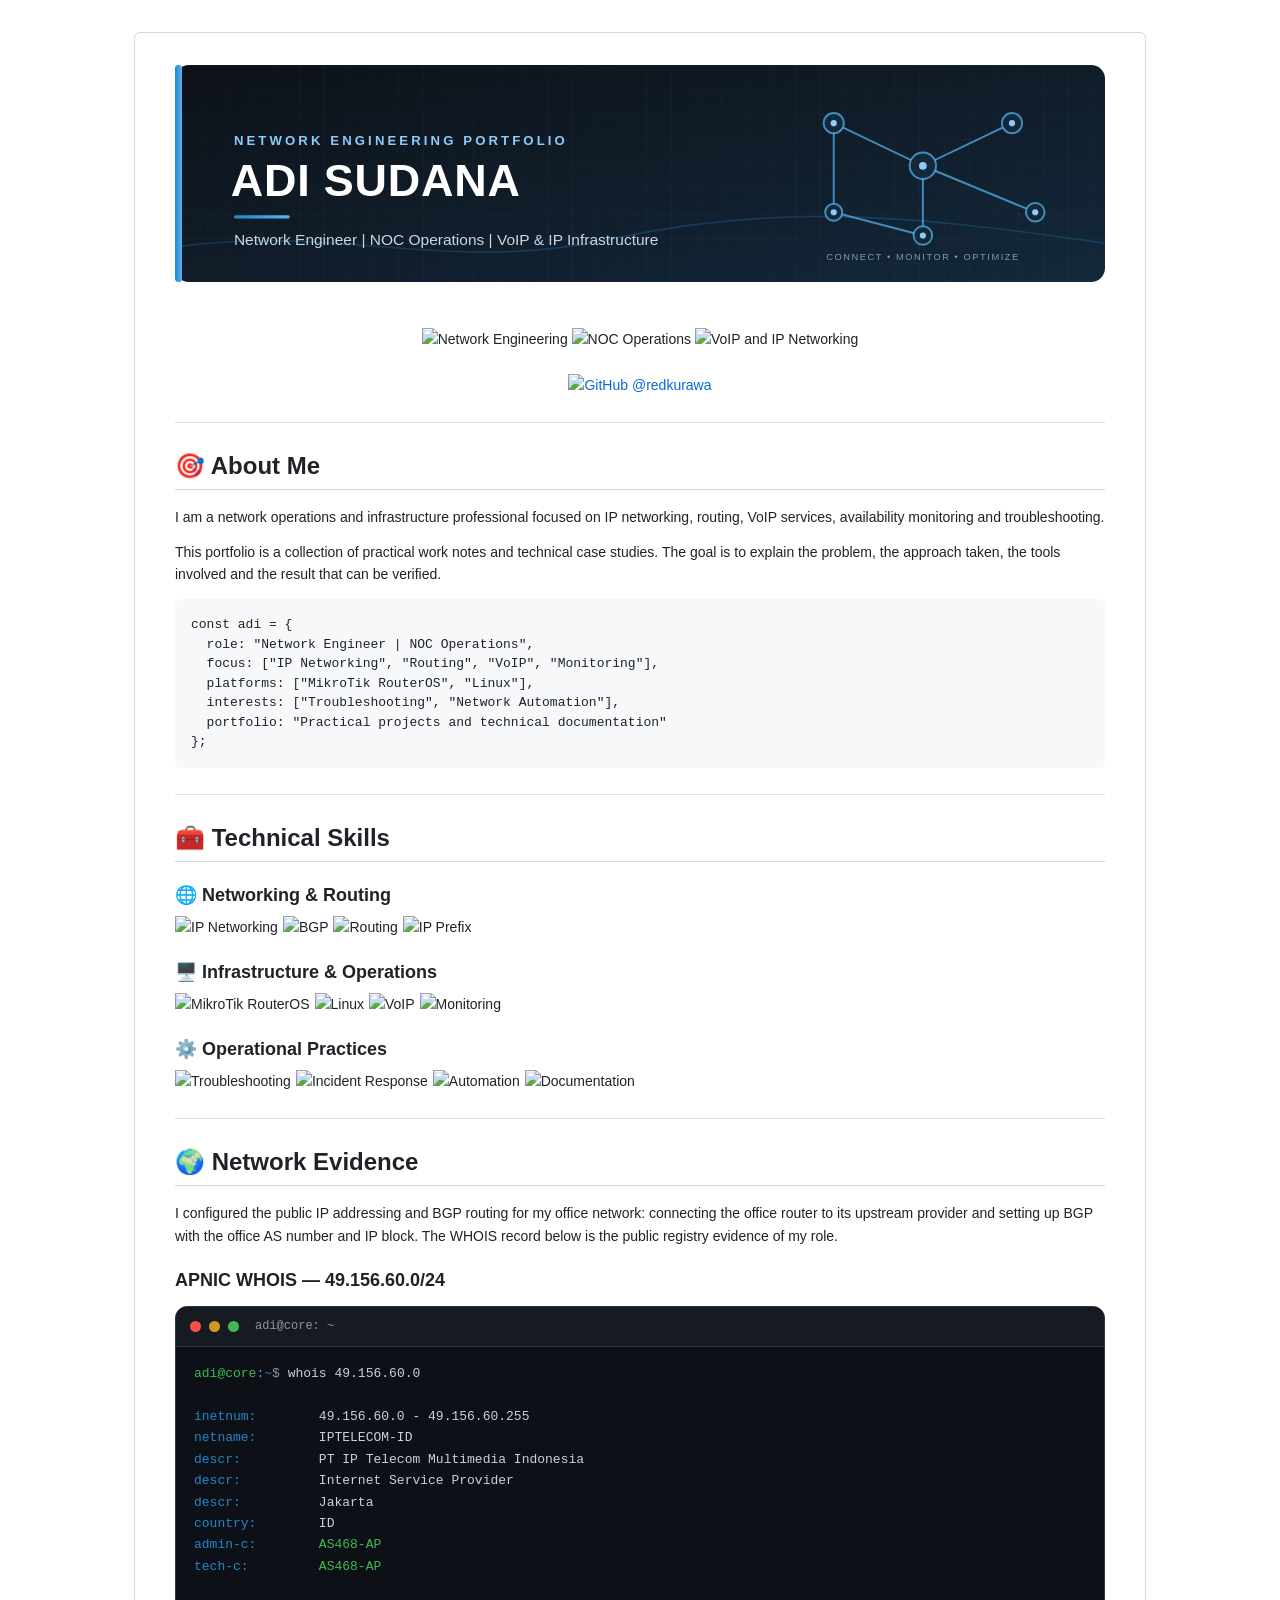
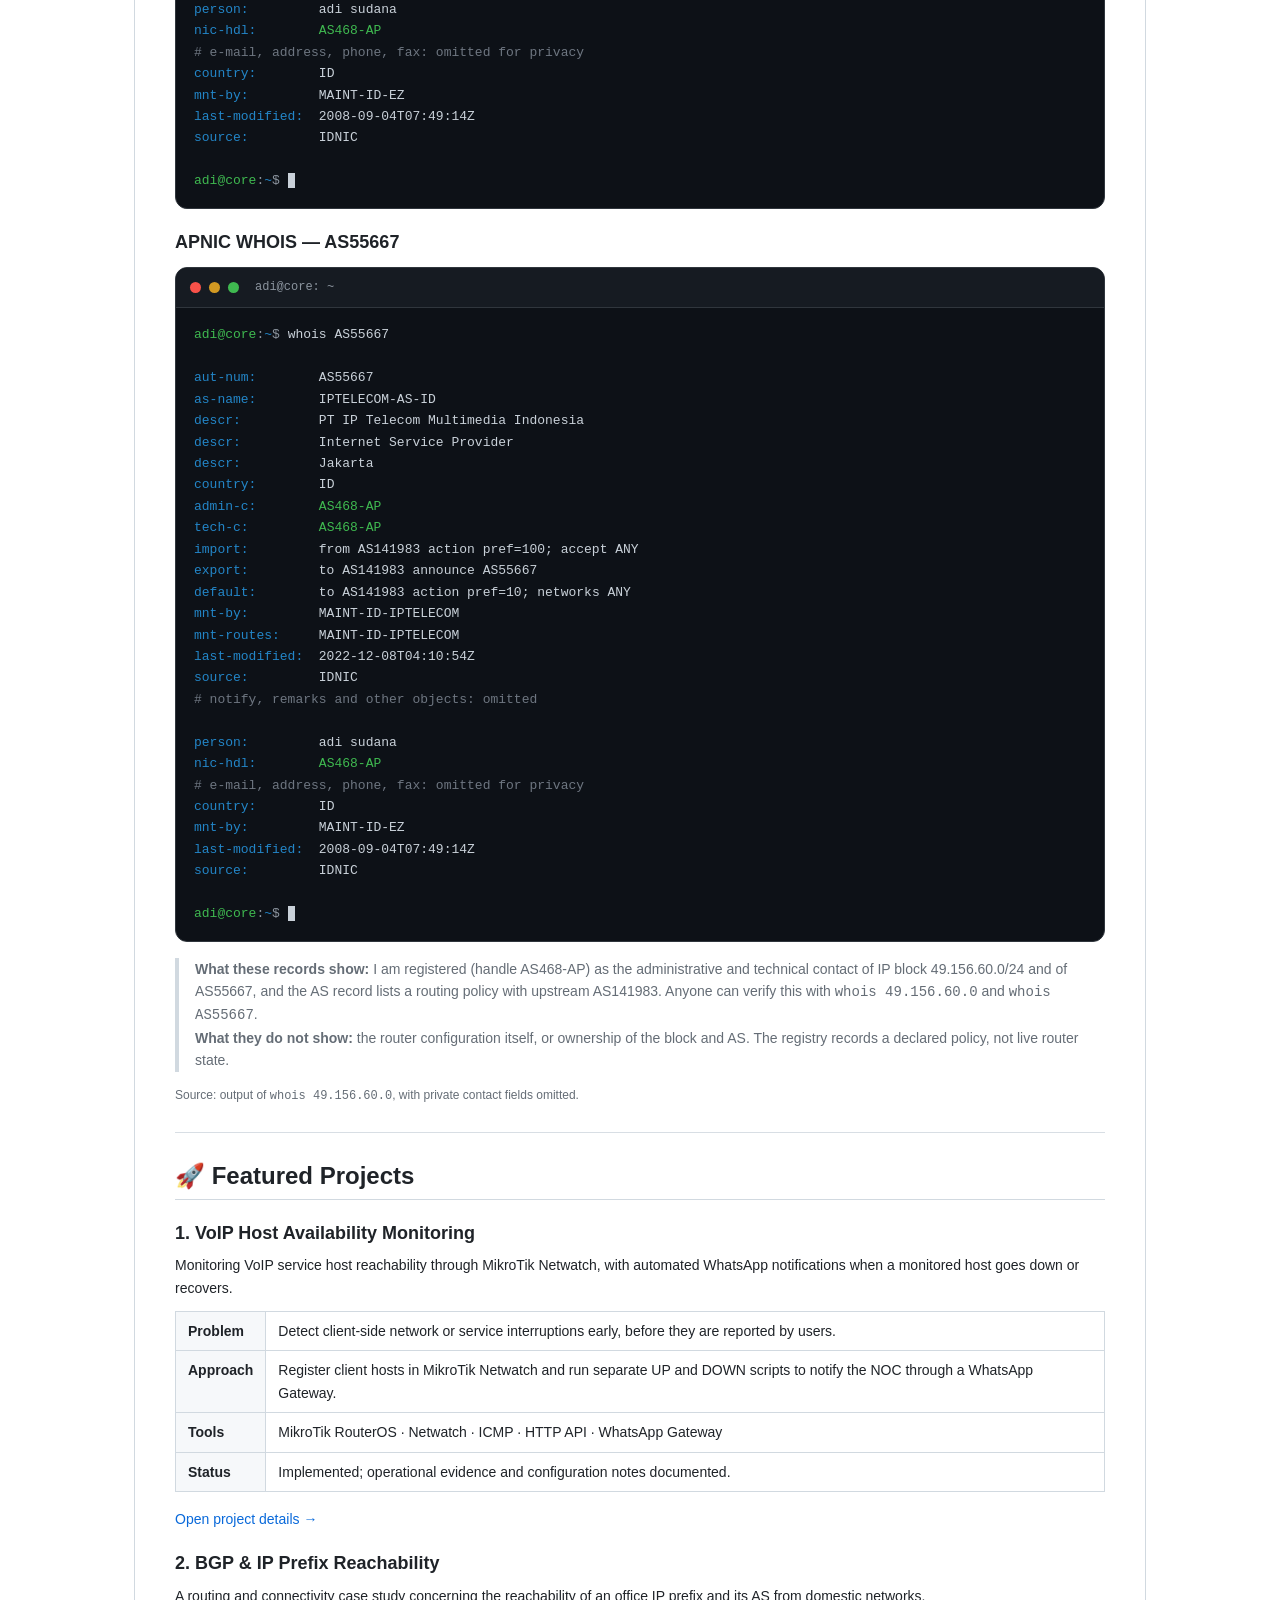
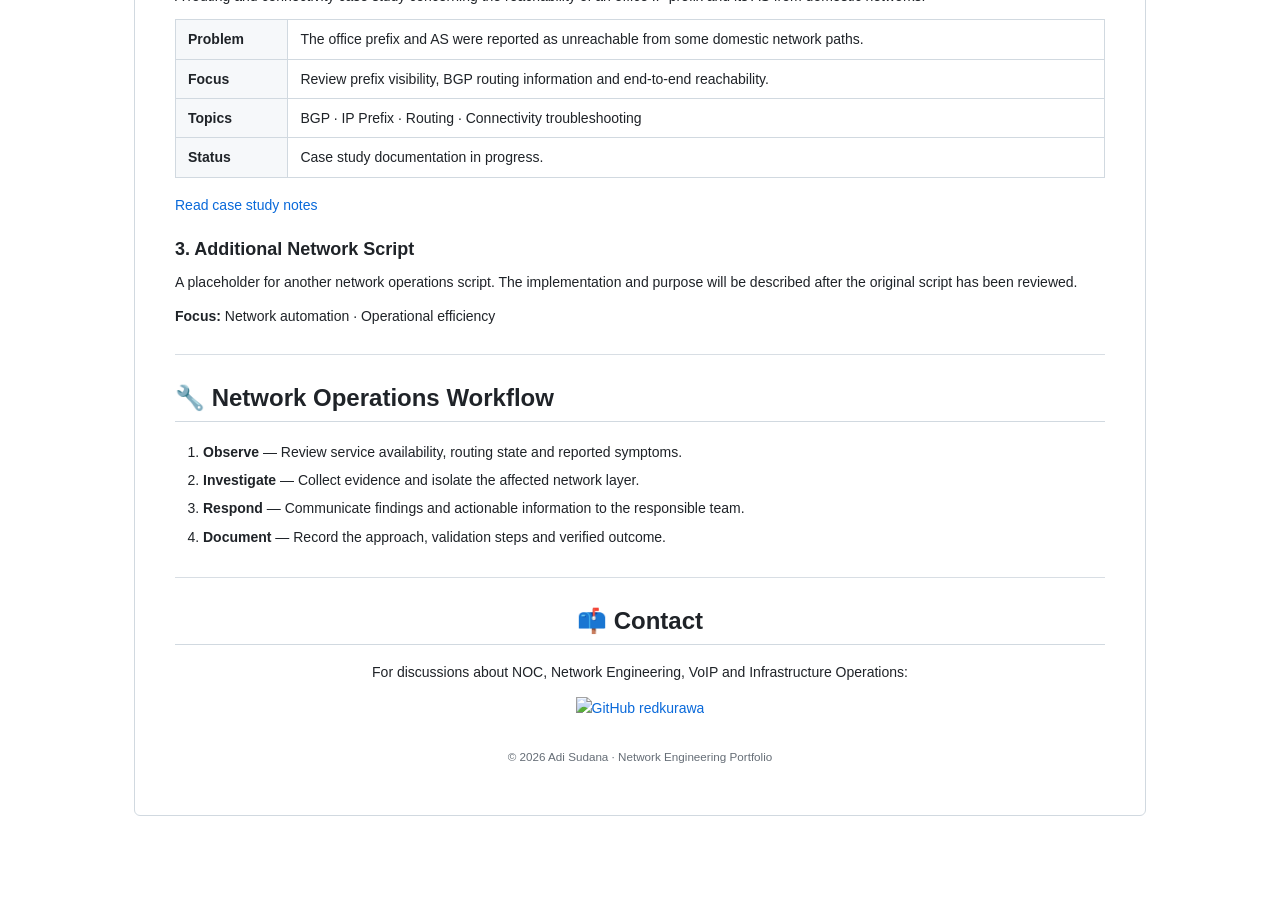
==== commit 756ea26c: "Link VoIP monitoring project detail page" ====
--- a/index.html
+++ b/index.html
@@ -221,43 +221,37 @@
       <h2>🚀 Featured Projects</h2>
       <h3>1. VoIP Host Availability Monitoring</h3>
       <p>
-        Monitoring VoIP service host reachability through MikroTik and notifying
-        the operator when a monitored host becomes unreachable.
+        Monitoring VoIP service host reachability through MikroTik Netwatch,
+        with automated WhatsApp notifications when a monitored host goes down
+        or recovers.
       </p>
       <table>
         <tbody>
           <tr>
             <th>Problem</th>
             <td>
-              Service reachability needs to be monitored so an outage can be
-              noticed promptly.
+              Detect client-side network or service interruptions early,
+              before they are reported by users.
             </td>
           </tr>
           <tr>
             <th>Approach</th>
             <td>
-              Use ICMP reachability checks on MikroTik and send a WhatsApp
-              notification when the monitored condition is met.
+              Register client hosts in MikroTik Netwatch and run separate UP
+              and DOWN scripts to notify the NOC through a WhatsApp Gateway.
             </td>
           </tr>
           <tr>
             <th>Tools</th>
-            <td>MikroTik RouterOS · ICMP · WhatsApp notification</td>
+            <td>MikroTik RouterOS · Netwatch · ICMP · HTTP API · WhatsApp Gateway</td>
           </tr>
           <tr>
             <th>Status</th>
-            <td>
-              Technical notes and verification evidence are being prepared.
-            </td>
+            <td>Implemented; operational evidence and configuration notes documented.</td>
           </tr>
         </tbody>
       </table>
-      <p>
-        <a href="#project-01">Read project notes</a> ·
-        <span class="muted"
-          >Detailed script and test evidence will be added after review.</span
-        >
-      </p>
+      <p><a href="voip-host-availability-monitoring.html">Open project details →</a></p>
 
       <h3>2. BGP &amp; IP Prefix Reachability</h3>
       <p>
--- a/styles.css
+++ b/styles.css
@@ -1 +1,234 @@
-*{box-sizing:border-box}html{scroll-behavior:smooth}body{margin:0;background:#fff;color:#1f2328;font-family:-apple-system,BlinkMacSystemFont,"Segoe UI",Helvetica,Arial,sans-serif;font-size:14px;line-height:1.6}.markdown-body{max-width:1012px;margin:32px auto;padding:32px 40px 48px;background:#fff;border:1px solid #d1d9e0;border-radius:6px;overflow-wrap:break-word}.markdown-body .banner{display:block;width:100%;height:auto;border-radius:3px}.markdown-body h1,.markdown-body h2,.markdown-body h3{font-weight:600;line-height:1.25}.markdown-body h2{font-size:24px;margin:28px 0 16px;padding-bottom:8px;border-bottom:1px solid #d1d9e0}.markdown-body h3{font-size:18px;margin:22px 0 10px}.markdown-body p{margin:0 0 12px}.markdown-body hr{height:0;border:0;border-top:1px solid #d8dee4;margin:26px 0}.markdown-body a{color:#0969da;text-decoration:none}.markdown-body a:hover{text-decoration:underline}.markdown-body .badges{display:flex;flex-wrap:wrap;align-items:center;gap:5px;margin:8px 0 16px}.markdown-body .badges img,.markdown-body [align=center] img:not(.banner){max-width:100%;height:auto;vertical-align:middle}.markdown-body pre{margin:14px 0;padding:16px;overflow:auto;background:#f6f8fa;border-radius:6px;font-size:13px;line-height:1.5}.markdown-body code{font-family:ui-monospace,SFMono-Regular,Consolas,"Liberation Mono",monospace}.markdown-body table{width:100%;border-collapse:collapse;margin:12px 0 16px;display:table}.markdown-body th,.markdown-body td{border:1px solid #d1d9e0;padding:8px 12px;text-align:left;vertical-align:top}.markdown-body th{font-weight:600;background:#f6f8fa;white-space:nowrap}.markdown-body blockquote{margin:14px 0;padding:0 16px;color:#656d76;border-left:4px solid #d1d9e0}.markdown-body blockquote p{margin:0}.markdown-body ol{padding-left:28px}.markdown-body li{padding:3px 0}.markdown-body .muted{color:#656d76;font-size:12px}.markdown-body sub{color:#656d76}@media(max-width:700px){.markdown-body{margin:0;border:0;border-radius:0;padding:20px 16px 32px}.markdown-body h2{font-size:21px}.markdown-body h3{font-size:17px}.markdown-body table{font-size:12px}.markdown-body th,.markdown-body td{padding:7px}.markdown-body th{white-space:normal}.markdown-body pre{font-size:12px}.markdown-body .badges{gap:4px}.markdown-body .badges img{height:23px}}+* {
+  box-sizing: border-box;
+}
+html {
+  scroll-behavior: smooth;
+}
+body {
+  margin: 0;
+  background: #fff;
+  color: #1f2328;
+  font-family:
+    -apple-system, BlinkMacSystemFont, 'Segoe UI', Helvetica, Arial, sans-serif;
+  font-size: 14px;
+  line-height: 1.6;
+}
+.markdown-body {
+  max-width: 1012px;
+  margin: 32px auto;
+  padding: 32px 40px 48px;
+  background: #fff;
+  border: 1px solid #d1d9e0;
+  border-radius: 6px;
+  overflow-wrap: break-word;
+}
+.markdown-body .banner {
+  display: block;
+  width: 100%;
+  height: auto;
+  border-radius: 3px;
+}
+.markdown-body h1,
+.markdown-body h2,
+.markdown-body h3 {
+  font-weight: 600;
+  line-height: 1.25;
+}
+.markdown-body h2 {
+  font-size: 24px;
+  margin: 28px 0 16px;
+  padding-bottom: 8px;
+  border-bottom: 1px solid #d1d9e0;
+}
+.markdown-body h3 {
+  font-size: 18px;
+  margin: 22px 0 10px;
+}
+.markdown-body p {
+  margin: 0 0 12px;
+}
+.markdown-body hr {
+  height: 0;
+  border: 0;
+  border-top: 1px solid #d8dee4;
+  margin: 26px 0;
+}
+.markdown-body a {
+  color: #0969da;
+  text-decoration: none;
+}
+.markdown-body a:hover {
+  text-decoration: underline;
+}
+.markdown-body .badges {
+  display: flex;
+  flex-wrap: wrap;
+  align-items: center;
+  gap: 5px;
+  margin: 8px 0 16px;
+}
+.markdown-body .badges img,
+.markdown-body [align='center'] img:not(.banner) {
+  max-width: 100%;
+  height: auto;
+  vertical-align: middle;
+}
+.markdown-body pre {
+  margin: 14px 0;
+  padding: 16px;
+  overflow: auto;
+  background: #f6f8fa;
+  border-radius: 6px;
+  font-size: 13px;
+  line-height: 1.5;
+}
+.markdown-body code {
+  font-family:
+    ui-monospace, SFMono-Regular, Consolas, 'Liberation Mono', monospace;
+}
+.markdown-body table {
+  width: 100%;
+  border-collapse: collapse;
+  margin: 12px 0 16px;
+  display: table;
+}
+.markdown-body th,
+.markdown-body td {
+  border: 1px solid #d1d9e0;
+  padding: 8px 12px;
+  text-align: left;
+  vertical-align: top;
+}
+.markdown-body th {
+  font-weight: 600;
+  background: #f6f8fa;
+  white-space: nowrap;
+}
+.markdown-body blockquote {
+  margin: 14px 0;
+  padding: 0 16px;
+  color: #656d76;
+  border-left: 4px solid #d1d9e0;
+}
+.markdown-body blockquote p {
+  margin: 0;
+}
+.markdown-body ol {
+  padding-left: 28px;
+}
+.markdown-body li {
+  padding: 3px 0;
+}
+.markdown-body .muted {
+  color: #656d76;
+  font-size: 12px;
+}
+.markdown-body sub {
+  color: #656d76;
+}
+@media (max-width: 700px) {
+  .markdown-body {
+    margin: 0;
+    border: 0;
+    border-radius: 0;
+    padding: 20px 16px 32px;
+  }
+  .markdown-body h2 {
+    font-size: 21px;
+  }
+  .markdown-body h3 {
+    font-size: 17px;
+  }
+  .markdown-body table {
+    font-size: 12px;
+  }
+  .markdown-body th,
+  .markdown-body td {
+    padding: 7px;
+  }
+  .markdown-body th {
+    white-space: normal;
+  }
+  .markdown-body pre {
+    font-size: 12px;
+  }
+  .markdown-body .badges {
+    gap: 4px;
+  }
+  .markdown-body .badges img {
+    height: 23px;
+  }
+}
+/* Terminal-style WHOIS block */
+.markdown-body .terminal {
+  margin: 14px 0 16px;
+  border: 1px solid #30363d;
+  border-radius: 12px;
+  overflow: hidden;
+  background: #0d1117;
+}
+.markdown-body .terminal-bar {
+  display: flex;
+  align-items: center;
+  gap: 8px;
+  padding: 10px 14px;
+  background: #161b22;
+  border-bottom: 1px solid #30363d;
+}
+.markdown-body .terminal-dot {
+  display: inline-block;
+  width: 11px;
+  height: 11px;
+  border-radius: 50%;
+}
+.markdown-body .terminal-dot-red {
+  background: #f85149;
+}
+.markdown-body .terminal-dot-yellow {
+  background: #d29922;
+}
+.markdown-body .terminal-dot-green {
+  background: #3fb950;
+}
+.markdown-body .terminal-title {
+  margin-left: 8px;
+  font-family:
+    ui-monospace, SFMono-Regular, Consolas, 'Liberation Mono', monospace;
+  font-size: 12px;
+  color: #8b949e;
+}
+.markdown-body .terminal pre {
+  margin: 0;
+  padding: 16px 18px;
+  background: transparent;
+  border-radius: 0;
+  color: #c9d1d9;
+  font-size: 13px;
+  line-height: 1.65;
+  overflow-x: auto;
+  white-space: pre;
+}
+.markdown-body .terminal .t-user,
+.markdown-body .terminal .t-handle {
+  color: #3fb950;
+}
+.markdown-body .terminal .t-sep {
+  color: #8b949e;
+}
+.markdown-body .terminal .t-path,
+.markdown-body .terminal .t-key {
+  color: #2386c8;
+}
+.markdown-body .terminal .t-comment {
+  color: #6e7681;
+}
+.markdown-body .terminal .t-cursor {
+  background: #c9d1d9;
+  color: #0d1117;
+}
+@media (max-width: 700px) {
+  .markdown-body .terminal pre {
+    padding: 14px;
+    font-size: 12px;
+  }
+}
